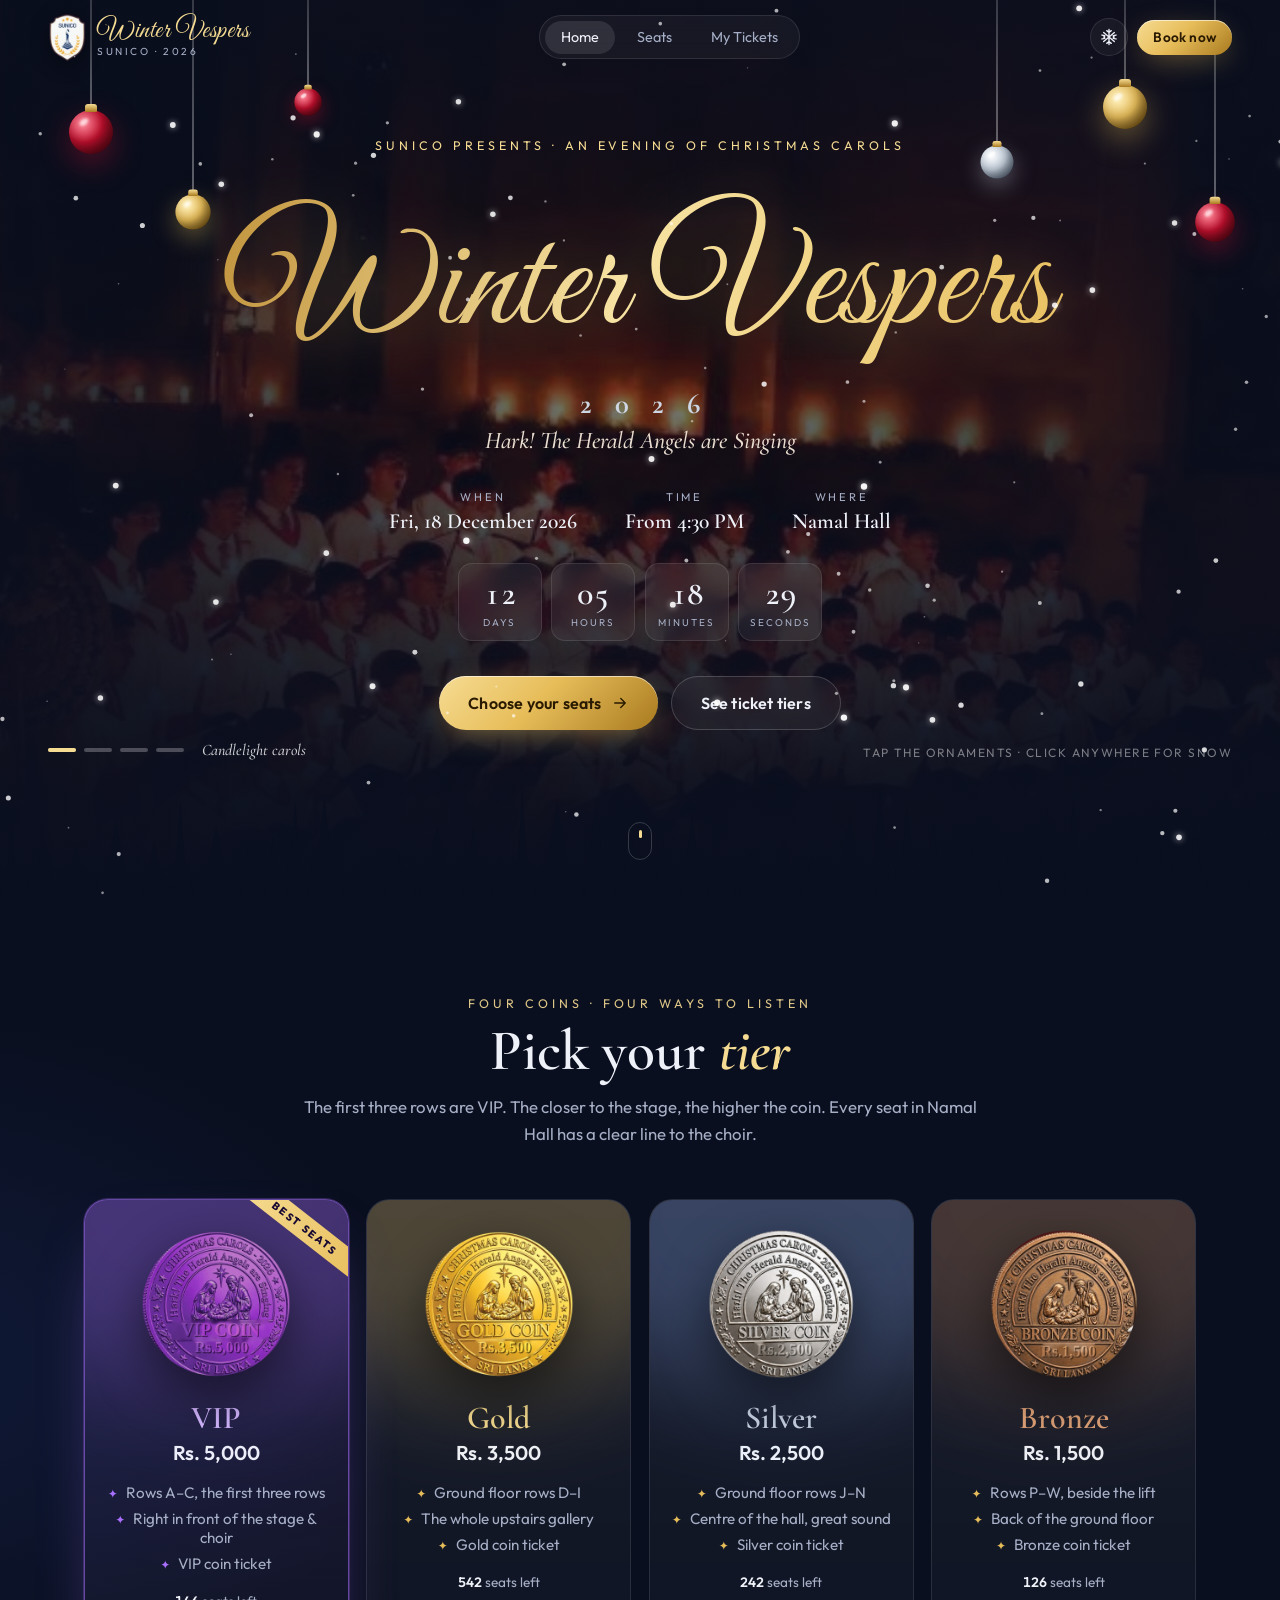
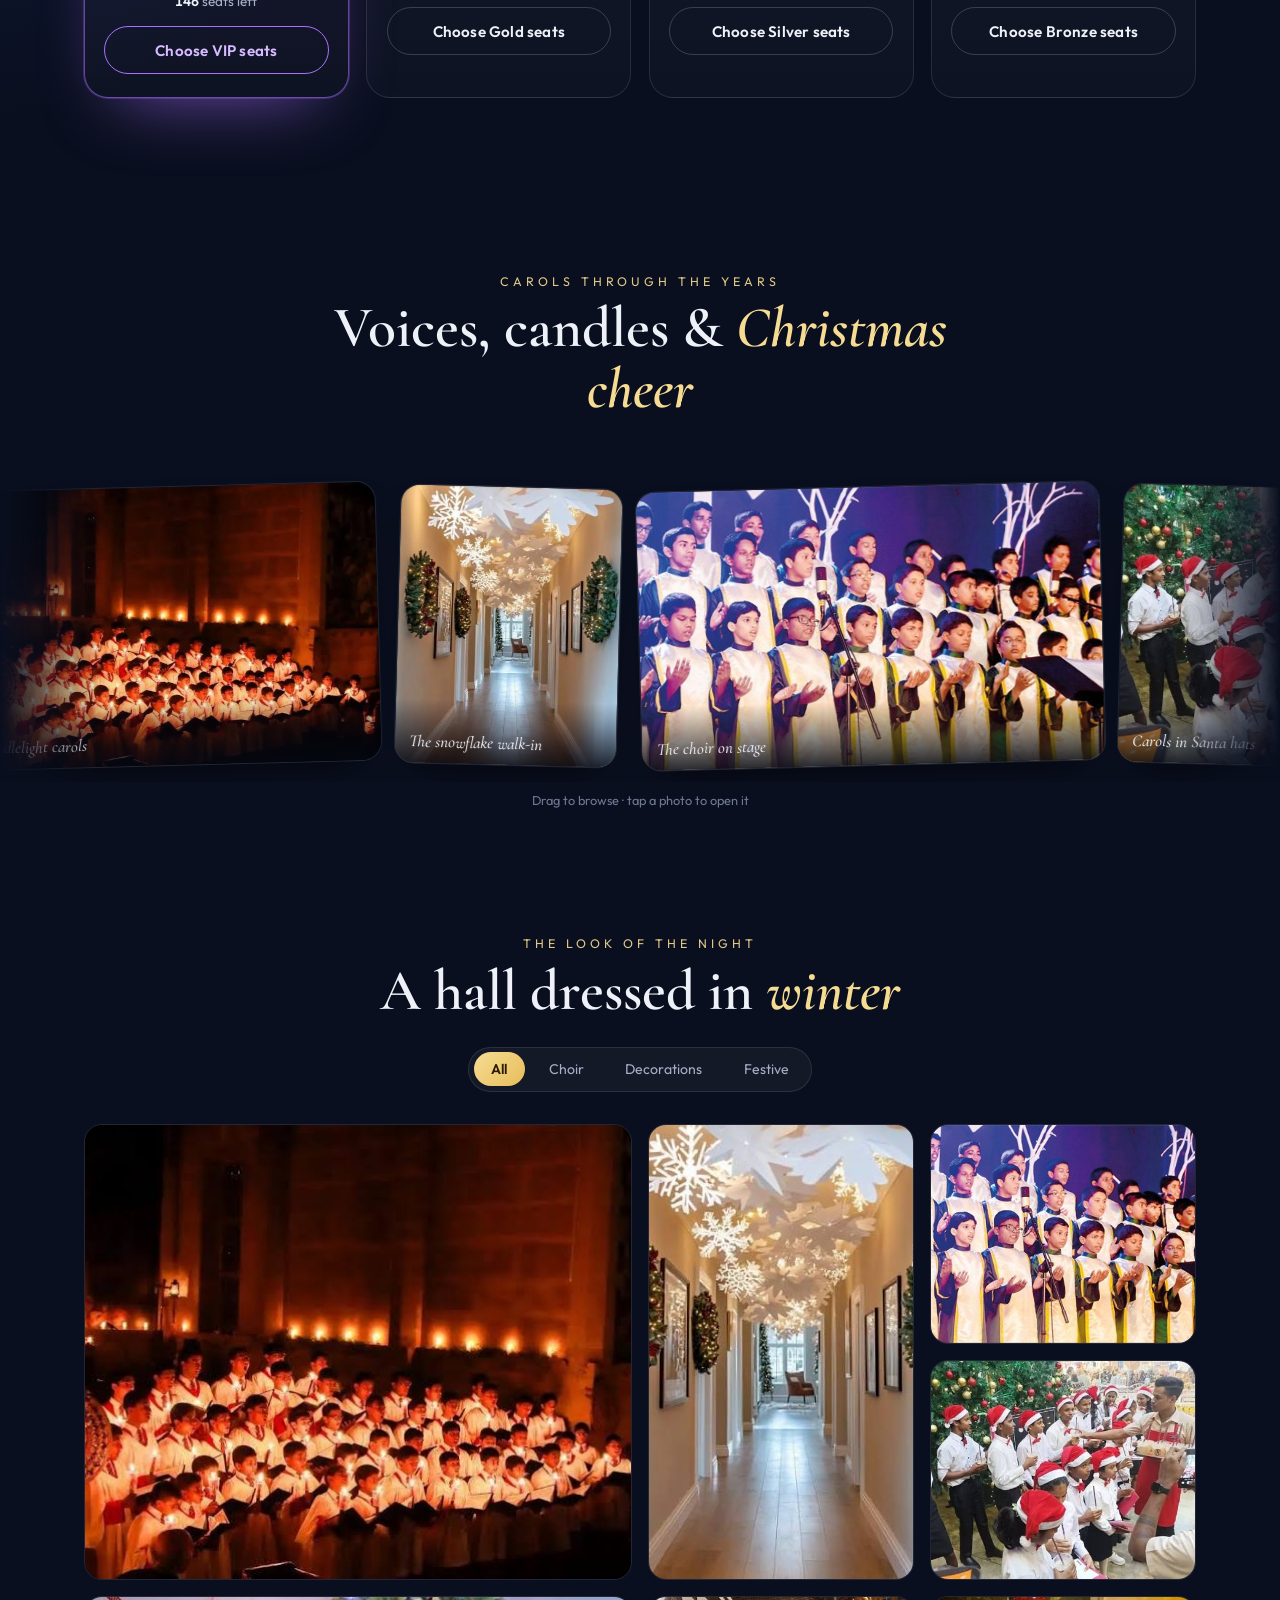
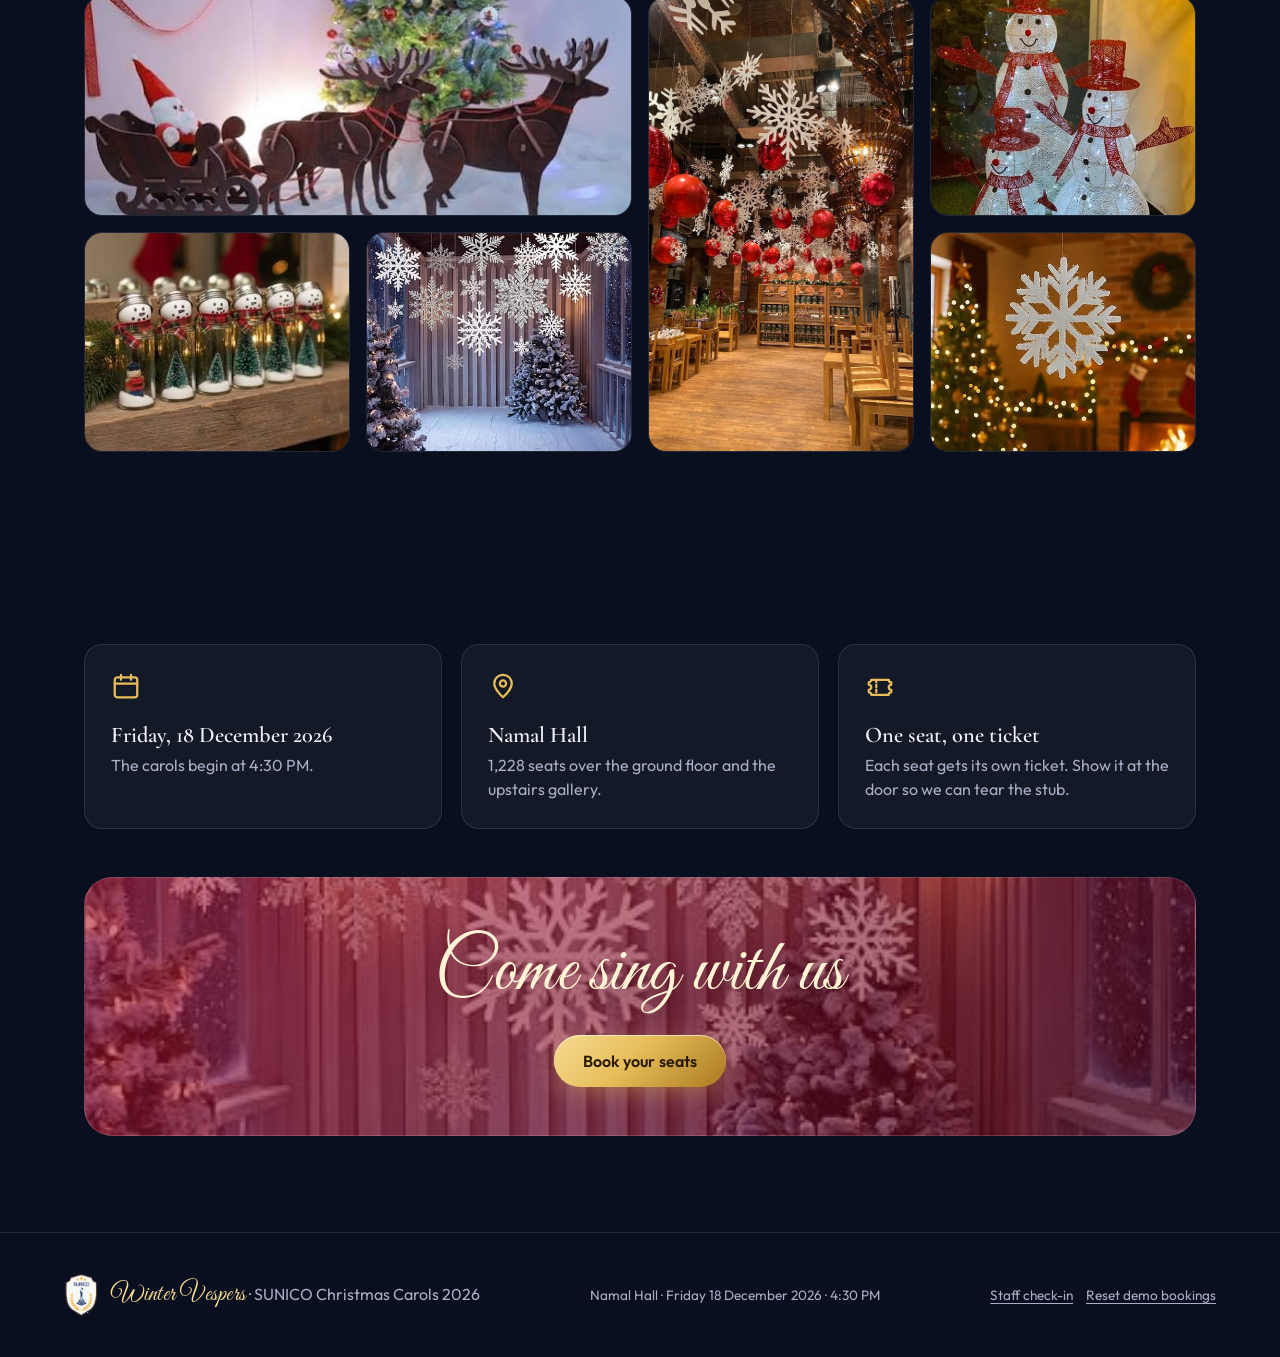
==== index.html @ 6e434783 "Floor buttons and colours inside the seat map" ====
<!DOCTYPE html>
<html lang="en">
<head>
  <meta charset="UTF-8" />
  <meta name="viewport" content="width=device-width, initial-scale=1.0" />
  <title>Winter Vespers 2026 · SUNICO Christmas Carols · Tickets</title>
  <meta name="description" content="Book your seats for Winter Vespers 2026 — SUNICO's evening of Christmas carols at Namal Hall, Friday 18 December 2026, from 4:30 PM." />
  <link rel="icon" href="assets/img/sunico-logo.png" />
  <link rel="preload" href="assets/fonts/great-vibes-latin-400-normal.woff2" as="font" type="font/woff2" crossorigin />
  <link rel="stylesheet" href="css/style.css" />
</head>
<body>
  <!-- Falling snow (whole page) -->
  <canvas id="snow" aria-hidden="true"></canvas>

  <!-- ============ NAV ============ -->
  <header class="nav" id="nav">
    <a class="brand" href="#home" data-go="home">
      <img src="assets/img/sunico-logo.png" alt="SUNICO" />
      <span class="brand-text"><span class="script">Winter Vespers</span><small>SUNICO · 2026</small></span>
    </a>
    <nav class="nav-links">
      <a href="#home" data-go="home">Home</a>
      <a href="#seats" data-go="seats">Seats</a>
      <a href="#tickets" data-go="tickets">My Tickets <span class="pill" id="navTicketCount" hidden>0</span></a>
    </nav>
    <div class="nav-actions">
      <button class="icon-btn" id="snowToggle" title="Toggle snow" aria-label="Toggle snow">
        <svg viewBox="0 0 24 24"><path d="M12 2v20M4.9 6l14.2 12M4.9 18L19.1 6M9 3.5l3 2.5 3-2.5M9 20.5l3-2.5 3 2.5M2.6 9.4l3.8.8-1.3 3.6M21.4 14.6l-3.8-.8 1.3-3.6M2.6 14.6l3.8-.8-1.3-3.6M21.4 9.4l-3.8.8 1.3 3.6"/></svg>
      </button>
      <a class="btn btn-gold btn-sm" href="#seats" data-go="seats">Book now</a>
      <button class="icon-btn menu-btn" id="menuBtn" aria-label="Open menu" aria-expanded="false"><svg viewBox="0 0 24 24"><path d="M4 7h16M4 12h16M4 17h16"/></svg></button>
    </div>
  </header>
  <div class="mobile-menu" id="mobileMenu" hidden>
    <nav>
      <a href="#home" data-go="home"><svg viewBox="0 0 24 24"><path d="M3 11l9-7 9 7v9a1 1 0 01-1 1h-5v-6H9v6H4a1 1 0 01-1-1z"/></svg>Home</a>
      <a href="#seats" data-go="seats"><svg viewBox="0 0 24 24"><path d="M5 11V7a3 3 0 013-3h8a3 3 0 013 3v4M3 11h18v5H3zM6 16v4M18 16v4"/></svg>Choose seats</a>
      <a href="#tickets" data-go="tickets"><svg viewBox="0 0 24 24"><path d="M3 9a2 2 0 002-2h14a2 2 0 002 2v2a2 2 0 000 4v2a2 2 0 00-2 2H5a2 2 0 00-2-2v-2a2 2 0 000-4z"/></svg>My tickets <span class="pill" id="menuTicketCount" hidden>0</span></a>
      <a href="#tiers" data-menu-anchor><svg viewBox="0 0 24 24"><circle cx="12" cy="12" r="8"/><path d="M12 8v8M9 10.5c0-1 1.3-1.8 3-1.8s3 .8 3 1.8-1.3 1.6-3 1.6-3 .7-3 1.7 1.3 1.8 3 1.8 3-.8 3-1.8"/></svg>Ticket prices</a>
      <a href="#admin" data-go="admin" class="muted"><svg viewBox="0 0 24 24"><rect x="4" y="10" width="16" height="11" rx="2"/><path d="M8 10V7a4 4 0 018 0v3"/></svg>Staff check-in</a>
    </nav>
  </div>

  <main>
    <!-- ================= HOME ================= -->
    <section class="view active" id="view-home">
      <div class="hero">
        <div class="hero-slides" id="heroSlides">
          <div class="hero-bg on" style="background-image:url('assets/img/choir-candles.jpg')" data-cap="Candlelight carols"></div>
          <div class="hero-bg" style="background-image:url('assets/img/red-baubles-hall.jpg')" data-cap="A hall dressed for Christmas"></div>
          <div class="hero-bg" style="background-image:url('assets/img/choir-stage.jpg')" data-cap="The choir on stage"></div>
          <div class="hero-bg" style="background-image:url('assets/img/carolers-santa-hats.jpg')" data-cap="Carols in Santa hats"></div>
        </div>
        <div class="hero-shade"></div>

        <!-- hanging ornaments -->
        <div class="ornaments" aria-hidden="true">
          <span class="orn o1"><i></i></span>
          <span class="orn o2 gold"><i></i></span>
          <span class="orn o3"><i></i></span>
          <span class="orn o4 silver"><i></i></span>
          <span class="orn o5 gold"><i></i></span>
          <span class="orn o6"><i></i></span>
        </div>

        <div class="hero-inner">
          <p class="eyebrow reveal">SUNICO presents · An evening of Christmas carols</p>
          <h1 class="hero-title reveal" data-delay="1"><span class="script shimmer">Winter Vespers</span><span class="year">2026</span></h1>
          <p class="hero-sub reveal" data-delay="2">Hark! The Herald Angels are Singing</p>

          <div class="hero-meta reveal" data-delay="3">
            <div><span>When</span><strong>Fri, 18 December 2026</strong></div>
            <div><span>Time</span><strong>From 4:30 PM</strong></div>
            <div><span>Where</span><strong>Namal Hall</strong></div>
          </div>

          <div class="countdown reveal" data-delay="4" id="countdown">
            <div><b data-cd="d">00</b><span>Days</span></div>
            <div><b data-cd="h">00</b><span>Hours</span></div>
            <div><b data-cd="m">00</b><span>Minutes</span></div>
            <div><b data-cd="s">00</b><span>Seconds</span></div>
          </div>

          <div class="hero-cta reveal" data-delay="5">
            <a class="btn btn-gold btn-lg" href="#seats" data-go="seats">Choose your seats
              <svg viewBox="0 0 24 24"><path d="M5 12h14M13 6l6 6-6 6"/></svg></a>
            <a class="btn btn-ghost btn-lg" href="#tiers">See ticket tiers</a>
          </div>
        </div>
        <div class="hero-dots" id="heroDots" aria-label="Background photos"></div>
        <p class="hero-tip" aria-hidden="true">Tap the ornaments · click anywhere for snow</p>
        <div class="scroll-hint" aria-hidden="true"><span></span></div>
        <svg class="tree-line" viewBox="0 0 1440 120" preserveAspectRatio="none" aria-hidden="true"><path id="treePath" d=""/></svg>
      </div>

      <!-- Tiers -->
      <section class="block" id="tiers">
        <div class="block-head reveal">
          <p class="eyebrow">Four coins · four ways to listen</p>
          <h2>Pick your <em>tier</em></h2>
          <p class="lead">The first three rows are VIP. The closer to the stage, the higher the coin. Every seat in Namal Hall has a clear line to the choir.</p>
        </div>
        <div class="tier-grid four">
          <article class="tier-card reveal vip" data-tier="vip">
            <span class="tier-flag">Best seats</span>
            <div class="coin-wrap"><img class="coin" src="assets/img/coin-vip.png" alt="VIP coin" /></div>
            <h3>VIP</h3>
            <p class="price">Rs. 5,000</p>
            <ul>
              <li>Rows A–C, the first three rows</li>
              <li>Right in front of the stage &amp; choir</li>
              <li>VIP coin ticket</li>
            </ul>
            <p class="avail"><span data-left="vip">–</span> seats left</p>
            <button class="btn btn-outline" data-pick-tier="vip">Choose VIP seats</button>
          </article>
          <article class="tier-card reveal" data-delay="1" data-tier="gold">
            
            <div class="coin-wrap"><img class="coin" src="assets/img/coin-gold.png" alt="Gold coin" /></div>
            <h3>Gold</h3>
            <p class="price">Rs. 3,500</p>
            <ul>
              <li>Ground floor rows D–I</li>
              <li>The whole upstairs gallery</li>
              <li>Gold coin ticket</li>
            </ul>
            <p class="avail"><span data-left="gold">–</span> seats left</p>
            <button class="btn btn-outline" data-pick-tier="gold">Choose Gold seats</button>
          </article>
          <article class="tier-card reveal" data-delay="2" data-tier="silver">
            
            <div class="coin-wrap"><img class="coin" src="assets/img/coin-silver.png" alt="Silver coin" /></div>
            <h3>Silver</h3>
            <p class="price">Rs. 2,500</p>
            <ul>
              <li>Ground floor rows J–N</li>
              <li>Centre of the hall, great sound</li>
              <li>Silver coin ticket</li>
            </ul>
            <p class="avail"><span data-left="silver">–</span> seats left</p>
            <button class="btn btn-outline" data-pick-tier="silver">Choose Silver seats</button>
          </article>
          <article class="tier-card reveal" data-delay="3" data-tier="bronze">
            
            <div class="coin-wrap"><img class="coin" src="assets/img/coin-bronze.png" alt="Bronze coin" /></div>
            <h3>Bronze</h3>
            <p class="price">Rs. 1,500</p>
            <ul>
              <li>Rows P–W, beside the lift</li>
              <li>Back of the ground floor</li>
              <li>Bronze coin ticket</li>
            </ul>
            <p class="avail"><span data-left="bronze">–</span> seats left</p>
            <button class="btn btn-outline" data-pick-tier="bronze">Choose Bronze seats</button>
          </article>
        </div>
      </section>

      <!-- Moments strip -->
      <section class="moments" id="moments" aria-label="Moments from past carols">
        <div class="block-head reveal">
          <p class="eyebrow">Carols through the years</p>
          <h2>Voices, candles &amp; <em>Christmas cheer</em></h2>
        </div>
        <div class="marquee" id="marquee">
          <div class="marquee-track" id="marqueeTrack"></div>
        </div>
        <p class="marquee-tip">Drag to browse · tap a photo to open it</p>
      </section>

      <!-- Gallery -->
      <section class="block" id="gallery">
        <div class="block-head reveal">
          <p class="eyebrow">The look of the night</p>
          <h2>A hall dressed in <em>winter</em></h2>
        </div>
        <div class="g-filters" id="gFilters" role="tablist">
          <button class="on" data-cat="all">All</button>
          <button data-cat="choir">Choir</button>
          <button data-cat="decor">Decorations</button>
          <button data-cat="festive">Festive</button>
        </div>
        <div class="gallery" id="gallery-grid">
          <figure class="g g-wide g-tall reveal" data-cat="choir"><img src="assets/img/choir-candles.jpg" alt="Choir singing by candlelight" loading="lazy" /><figcaption>Candlelight carols</figcaption></figure>
          <figure class="g g-tall reveal" data-delay="1" data-cat="decor"><img src="assets/img/snowflake-hallway.jpg" alt="Hallway with hanging paper snowflakes" loading="lazy" /><figcaption>The snowflake walk-in</figcaption></figure>
          <figure class="g reveal" data-delay="2" data-cat="choir"><img src="assets/img/choir-stage.jpg" alt="Choir in robes singing on stage" loading="lazy" /><figcaption>The choir on stage</figcaption></figure>
          <figure class="g reveal" data-cat="festive"><img src="assets/img/carolers-santa-hats.jpg" alt="Carolers in Santa hats" loading="lazy" /><figcaption>Carols in Santa hats</figcaption></figure>
          <figure class="g g-wide reveal" data-delay="1" data-cat="festive"><img src="assets/img/sleigh-reindeer.jpg" alt="Wooden sleigh and reindeer" loading="lazy" /><figcaption>Santa's sleigh at the foyer</figcaption></figure>
          <figure class="g g-tall reveal" data-delay="2" data-cat="decor"><img src="assets/img/red-baubles-hall.jpg" alt="Hall with red baubles and snowflakes" loading="lazy" /><figcaption>Red baubles overhead</figcaption></figure>
          <figure class="g reveal" data-delay="1" data-cat="decor"><img src="assets/img/light-snowmen.jpg" alt="Light-up snowmen" loading="lazy" /><figcaption>The snowman family</figcaption></figure>
          <figure class="g reveal" data-delay="2" data-cat="decor"><img src="assets/img/snowman-jars.jpg" alt="Snowman jars" loading="lazy" /><figcaption>Little snowman jars</figcaption></figure>
          <figure class="g reveal" data-cat="decor"><img src="assets/img/snowflakes-hanging.jpg" alt="Hanging snowflakes" loading="lazy" /><figcaption>Silver snowfall</figcaption></figure>
          <figure class="g reveal" data-delay="1" data-cat="decor"><img src="assets/img/snowflake-single.jpg" alt="Single snowflake ornament" loading="lazy" /><figcaption>One flake at a time</figcaption></figure>
        </div>
      </section>

      <!-- Info -->
      <section class="block info" id="info">
        <div class="info-grid">
          <div class="info-card reveal">
            <svg viewBox="0 0 24 24"><rect x="3" y="5" width="18" height="16" rx="2"/><path d="M3 10h18M8 3v4M16 3v4"/></svg>
            <h4>Friday, 18 December 2026</h4><p>The carols begin at 4:30 PM.</p>
          </div>
          <div class="info-card reveal" data-delay="1">
            <svg viewBox="0 0 24 24"><path d="M12 21s-7-6.2-7-11a7 7 0 0114 0c0 4.8-7 11-7 11z"/><circle cx="12" cy="10" r="2.5"/></svg>
            <h4>Namal Hall</h4><p>1,228 seats over the ground floor and the upstairs gallery.</p>
          </div>
          <div class="info-card reveal" data-delay="2">
            <svg viewBox="0 0 24 24"><path d="M3 9a2 2 0 002-2h14a2 2 0 002 2v2a2 2 0 000 4v2a2 2 0 00-2 2H5a2 2 0 00-2-2v-2a2 2 0 000-4z"/><path d="M9 7v12" stroke-dasharray="2 2"/></svg>
            <h4>One seat, one ticket</h4><p>Each seat gets its own ticket. Show it at the door so we can tear the stub.</p>
          </div>
        </div>
        <div class="cta-band reveal">
          <h3><span class="script">Come sing with us</span></h3>
          <a class="btn btn-gold btn-lg" href="#seats" data-go="seats">Book your seats</a>
        </div>
      </section>
    </section>

    <!-- ================= SEATS ================= -->
    <section class="view" id="view-seats">
      <div class="page-head">
        <button class="back-btn" data-go="home" type="button"><svg viewBox="0 0 24 24"><path d="M15 6l-6 6 6 6"/></svg>Home</button>
        <div class="steps">
          <span class="step on">1 · Seats</span><i></i><span class="step">2 · Checkout</span><i></i><span class="step">3 · Tickets</span>
        </div>
        <h2>Choose your seats <em>in Namal Hall</em></h2>
        <p class="lead">Tap a seat to pick it. Seats nearer the stage cost more. You can pick up to <b id="maxSeatsLbl">10</b> seats.</p>
      </div>

      <div class="seat-layout">
        <div class="map-card">
          <p class="map-hint">Drag to move around · tap a seat to pick it</p>
          <div class="map-wrap" id="mapWrap">
            <div class="zoom" aria-label="Zoom">
              <button class="icon-btn" id="zoomIn" aria-label="Zoom in"><svg viewBox="0 0 24 24"><path d="M5 12h14M12 5v14"/></svg></button>
              <button class="icon-btn" id="zoomOut" aria-label="Zoom out"><svg viewBox="0 0 24 24"><path d="M5 12h14"/></svg></button>
              <button class="icon-btn" id="zoomReset" aria-label="Show the whole hall"><svg viewBox="0 0 24 24"><path d="M4 4h6M4 4v6M20 20h-6M20 20v-6M20 4h-6M20 4v6M4 20h6M4 20v-6"/></svg></button>
            </div>
            <button class="floor-jump" id="floorJump" type="button"></button>
            <div class="map-ov ov-left" id="ovLegend"></div>
            <div class="map-ov ov-right" id="ovFloor"></div>
            <svg id="hall" viewBox="0 0 1460 1040" role="img" aria-label="Namal Hall seating plan"></svg>
            <canvas class="minimap" id="minimap" aria-label="Mini map: tap to move around the hall"></canvas>
            <div class="tooltip" id="tooltip"></div>
          </div>

        </div>

        <aside class="seat-side">
          <section class="side-box floor-box">
            <h4>Floor</h4>
          <div class="floor-tabs" id="floorTabs" role="tablist" aria-label="Floor">
            <button class="on fl-ground" data-floor="ground" role="tab"><span class="fl-name">Ground floor</span><small>VIP · Gold · Silver · Bronze</small></button>
            <button class="fl-gallery" data-floor="gallery" role="tab"><span class="fl-name">Gallery ⬆</span><small>Upstairs · 300 Gold seats</small></button>
          </div>
          </section>
          <section class="side-box best-box">
            <h4>Quick pick</h4>
          <div class="best">
                        <select id="bestTier">
              <option value="vip">VIP</option>
              <option value="gold" selected>Gold</option>
              <option value="silver">Silver</option>
              <option value="bronze">Bronze</option>
            </select>
            <div class="qty">
              <button id="qtyMinus" aria-label="Fewer">−</button><output id="qty">2</output><button id="qtyPlus" aria-label="More">+</button>
            </div>
            <button class="btn btn-outline btn-sm" id="bestBtn">Find best seats together</button>
          </div>
          </section>
          <section class="side-box legend-box">
            <h4>Seat colours <small>tap one to highlight</small></h4>
            <div class="legend" id="legend">
              <button class="lg lg-all active" data-filter="all"><svg viewBox="0 0 24 24"><path d="M4 4h6M4 4v6M20 20h-6M20 20v-6M20 4h-6M20 4v6M4 20h6M4 20v-6"/></svg>All seats</button>
              <button class="lg tier" data-filter="vip"><i class="sw vip"></i><span>VIP<b>Rs.5,000</b></span></button>
              <button class="lg tier" data-filter="gold"><i class="sw gold"></i><span>Gold<b>Rs.3,500</b></span></button>
              <button class="lg tier" data-filter="silver"><i class="sw silver"></i><span>Silver<b>Rs.2,500</b></span></button>
              <button class="lg tier" data-filter="bronze"><i class="sw bronze"></i><span>Bronze<b>Rs.1,500</b></span></button>
              <span class="lg static"><i class="sw sel"></i>Your pick</span>
              <span class="lg static"><i class="sw taken"></i>Booked</span>
            </div>
          </section>
        <div class="summary" id="summary">
          <div class="sum-head">
            <h3>Your seats</h3>
            <div class="hold" id="holdTimer" hidden>
              <svg viewBox="0 0 24 24"><circle cx="12" cy="13" r="8"/><path d="M12 9v4l2.5 2M9 2h6"/></svg>
              <span>Held for <b id="holdLeft">10:00</b></span>
            </div>
          </div>
          <div class="sum-empty" id="sumEmpty">
            <img src="assets/img/coin-gold.png" alt="" class="ghost-coin" />
            <p>No seats picked yet. <br/>Tap a seat on the hall plan to add it.</p>
          </div>
          <ul class="chips" id="chips"></ul>
          <div class="breakdown" id="breakdown"></div>
          <div class="total-row">
            <span>Total</span>
            <strong id="total">Rs. 0</strong>
          </div>
          <button class="btn btn-gold btn-block" id="toCheckout" disabled>Continue to checkout
            <svg viewBox="0 0 24 24"><path d="M5 12h14M13 6l6 6-6 6"/></svg></button>
          <button class="link-btn" id="clearSel" hidden>Clear all seats</button>
        </div>
        </aside>
      </div>

      <!-- mobile sticky bar -->
      <div class="mbar" id="mbar">
        <div><small id="mbarCount">0 seats</small><strong id="mbarTotal">Rs. 0</strong></div>
        <button class="btn btn-gold" id="mbarGo" disabled>Checkout</button>
      </div>
    </section>

    <!-- ================= CHECKOUT ================= -->
    <section class="view" id="view-checkout">
      <div class="page-head">
        <button class="back-btn" data-go="seats" type="button"><svg viewBox="0 0 24 24"><path d="M15 6l-6 6 6 6"/></svg>Back to seats</button>
        <div class="steps">
          <span class="step done">1 · Seats</span><i></i><span class="step on">2 · Checkout</span><i></i><span class="step">3 · Tickets</span>
        </div>
        <h2>Checkout</h2>
        <p class="lead">Your tickets will be issued in this name. We'll send a copy to your email.</p>
      </div>

      <div class="checkout-layout">
        <form class="co-form" id="coForm" novalidate>
          <fieldset>
            <legend>Your details</legend>
            <div class="row2">
              <label class="field"><span>First name</span><input name="first" required autocomplete="given-name" /></label>
              <label class="field"><span>Last name</span><input name="last" required autocomplete="family-name" /></label>
            </div>
            <label class="field"><span>Email</span><input name="email" type="email" required autocomplete="email" /></label>
            <div class="row2">
              <label class="field"><span>Phone</span><input name="phone" type="tel" required placeholder="07X XXX XXXX" autocomplete="tel" /></label>
              <label class="field"><span>Joining as</span>
                <select name="role">
                  <option>Parent / Guardian</option><option>Student</option><option>Old student</option><option>Staff</option><option>Guest</option>
                </select>
              </label>
            </div>
            <label class="field"><span>Student name &amp; class <em>(optional)</em></span><input name="student" placeholder="e.g. Nethmi Perera · Grade 9B" /></label>
          </fieldset>

          <fieldset>
            <legend>Payment</legend>
            <div class="pay-option selected">
              <div class="radio"></div>
              <div>
                <strong>PayHere</strong>
                <p>Pay by card, eZ Cash, mCash, Genie or bank transfer on PayHere's secure page.</p>
              </div>
              <span class="badge">Coming soon</span>
            </div>
            <p class="note" id="payNote"></p>
          </fieldset>

          <label class="check"><input type="checkbox" name="agree" required /><span>I understand tickets are for the seats shown and cannot be refunded.</span></label>
          <p class="form-error" id="formError" hidden></p>
        </form>

        <aside class="summary co-summary">
          <h3>Order summary</h3>
          <div class="co-event">
            <img src="assets/img/red-baubles-hall.jpg" alt="" />
            <div>
              <strong class="script">Winter Vespers</strong>
              <span>Fri 18 Dec 2026 · 4:30 PM</span>
              <span>Namal Hall</span>
            </div>
          </div>
          <ul class="co-lines" id="coLines"></ul>
          <div class="total-row"><span>Total</span><strong id="coTotal">Rs. 0</strong></div>
          <button class="btn btn-gold btn-block" id="payBtn" type="button">
            <svg viewBox="0 0 24 24"><rect x="4" y="10" width="16" height="11" rx="2"/><path d="M8 10V7a4 4 0 018 0v3"/></svg>
            <span id="payLbl">Pay with PayHere</span>
          </button>
          <button class="link-btn" data-go="seats" type="button">← Change seats</button>
        </aside>
      </div>
    </section>

    <!-- ================= TICKETS ================= -->
    <section class="view" id="view-tickets">
      <div class="page-head">
        <button class="back-btn" data-go="home" type="button"><svg viewBox="0 0 24 24"><path d="M15 6l-6 6 6 6"/></svg>Home</button>
        <div class="steps">
          <span class="step done">1 · Seats</span><i></i><span class="step done">2 · Checkout</span><i></i><span class="step on">3 · Tickets</span>
        </div>
        <h2 id="ticketsTitle">Your tickets</h2>
        <p class="lead" id="ticketsLead">Show the QR code at the door. When staff scan it, your ticket tears off and is marked <b>ADMITTED</b>. Anyone can scan the QR to check it's genuine.</p>
      </div>
      <div class="tickets" id="ticketList"></div>
      <div class="tickets-empty" id="ticketsEmpty" hidden>
        <img src="assets/img/coin-silver.png" alt="" class="ghost-coin" />
        <p>No tickets yet.</p>
        <a class="btn btn-gold" href="#seats" data-go="seats">Pick your seats</a>
      </div>
      <div class="tickets-actions" id="ticketsActions" hidden>
        <button class="btn btn-ghost" id="printBtn">Print tickets</button>
        <a class="btn btn-gold" href="#seats" data-go="seats">Book more seats</a>
      </div>

      <div class="find-card">
        <div>
          <h3>Booked on another phone?</h3>
          <p>Enter your booking number and the phone number you used, and we'll bring up your tickets.</p>
        </div>
        <form id="findForm" class="find-form" autocomplete="off">
          <label class="field"><span>Booking number</span><input name="ref" required placeholder="WV-XXXXXX" style="text-transform:uppercase" /></label>
          <label class="field"><span>Phone number</span><input name="phone" type="tel" required placeholder="07X XXX XXXX" /></label>
          <button class="btn btn-gold" type="submit">Find my tickets</button>
          <p class="form-error" id="findMsg" hidden></p>
        </form>
      </div>
    </section>
    <!-- ================= STAFF ================= -->
    <section class="view" id="view-admin">
      <div class="page-head">
        <button class="back-btn" data-go="home" type="button"><svg viewBox="0 0 24 24"><path d="M15 6l-6 6 6 6"/></svg>Home</button>
        <p class="eyebrow">Staff only</p>
        <h2>Bookings &amp; <em>door check-in</em></h2>
      </div>

      <div class="admin-gate" id="adminGate">
        <form id="pinForm" class="pin-card">
          <svg viewBox="0 0 24 24"><rect x="4" y="10" width="16" height="11" rx="2"/><path d="M8 10V7a4 4 0 018 0v3"/></svg>
          <h3>Enter staff PIN</h3>
          <label class="field"><input id="pinInput" type="password" inputmode="numeric" placeholder="••••" autocomplete="off" /></label>
          <button class="btn btn-gold btn-block" type="submit">Unlock</button>
          <p class="note" id="pinNote">Demo PIN is 2026.</p>
        </form>
      </div>

      <div class="admin" id="adminPanel" hidden>
        <div class="stats" id="stats"></div>

        <div class="checkin">
          <div class="ci-left">
            <h3>Door check-in</h3>
            <p class="lead small">Scan the QR on the ticket (or on the email), or type the ticket number (e.g. <span class="mono">WV-7K3QX9-C4</span>) or a booking number to see all its tickets.</p>
            <form id="ciForm" class="ci-form">
              <input id="ciInput" placeholder="Ticket or booking number" autocomplete="off" style="text-transform:uppercase" />
              <button class="btn btn-gold" type="submit">Check in</button>
            </form>
            <button class="btn btn-ghost btn-block" id="scanBtn" type="button">Scan QR with camera</button>
            <div class="ci-cam" id="ciCam" hidden><video id="ciVideo" playsinline muted></video><span class="ci-frame"></span></div>
          </div>
          <div class="ci-result" id="ciResult" hidden></div>
        </div>

        <div class="cash-card">
          <h3>Record an office (cash) sale</h3>
          <p class="lead small">Seats sold at the school office must be recorded here, so nobody can buy them online.</p>
          <form id="cashForm" class="cash-form" autocomplete="off">
            <label class="field"><span>Seats</span><input name="seats" required placeholder="e.g. C4, C5" style="text-transform:uppercase" /></label>
            <label class="field"><span>Buyer name</span><input name="name" placeholder="optional" /></label>
            <label class="field"><span>Phone</span><input name="phone" type="tel" placeholder="optional" /></label>
            <label class="field"><span>Email</span><input name="email" type="email" placeholder="optional · sends the tickets" /></label>
            <button class="btn btn-gold" type="submit">Mark as sold</button>
          </form>
        </div>

        <div class="bk-table-card">
          <div class="bk-tools">
            <h3>All bookings <small id="bkCount"></small></h3>
            <input id="bkSearch" placeholder="Search name, phone, booking no. or seat" />
            <button class="btn btn-ghost btn-sm" id="csvBtn">Export CSV</button>
            <button class="btn btn-ghost btn-sm" id="lockBtn">Lock</button>
          </div>
          <div class="table-wrap">
            <table>
              <thead><tr><th>Booking</th><th>Name</th><th>Contact</th><th>Seats</th><th>Amount</th><th>Payment</th><th>In</th><th>Booked</th></tr></thead>
              <tbody id="bkBody"></tbody>
            </table>
          </div>

        </div>
      </div>
    </section>
  </main>

  <footer class="footer">
    <div>
      <img src="assets/img/sunico-logo.png" alt="SUNICO" />
      <p><span class="script">Winter Vespers</span> · SUNICO Christmas Carols 2026</p>
    </div>
    <p class="small">Namal Hall · Friday 18 December 2026 · 4:30 PM</p>
    <div class="foot-links"><a class="link-btn small" href="#admin" data-go="admin">Staff check-in</a><button class="link-btn small" id="resetDemo">Reset demo bookings</button></div>
  </footer>

  <!-- payment processing modal -->
  <div class="modal" id="payModal" hidden>
    <div class="modal-card">
      <div class="loader"><img src="assets/img/coin-gold.png" alt="" /></div>
      <h3 id="payModalTitle">Contacting PayHere…</h3>
      <p id="payModalText">Demo mode: no money is taken.</p>
    </div>
  </div>

  <!-- lightbox -->
  <div class="lightbox" id="lightbox" hidden role="dialog" aria-label="Photo viewer">
    <figure class="lb-fig"><img alt="" /><figcaption><span class="lb-cap"></span><span class="lb-count"></span></figcaption></figure>
    <button class="icon-btn lb-close" aria-label="Close"><svg viewBox="0 0 24 24"><path d="M6 6l12 12M18 6L6 18"/></svg></button>
    <button class="icon-btn lb-prev" aria-label="Previous photo"><svg viewBox="0 0 24 24"><path d="M15 6l-6 6 6 6"/></svg></button>
    <button class="icon-btn lb-next" aria-label="Next photo"><svg viewBox="0 0 24 24"><path d="M9 6l6 6-6 6"/></svg></button>
    <div class="lb-thumbs"></div>
  </div>

  <div class="toast" id="toast"></div>

  <script src="js/vendor/qrcode.js"></script>
  <script src="js/vendor/jsQR.js"></script>
  <script src="js/snow.js"></script>
  <script src="js/hall-plan.js"></script>
  <script src="js/db.js"></script>
  <script src="js/api.js"></script>
  <script src="js/payment.js"></script>
  <script src="js/app.js"></script>
</body>
</html>
---- css/style.css ----
/* =========================================================
   Winter Vespers 2026 · SUNICO Christmas Carols · Tickets
   ========================================================= */
/* Fonts are bundled with the site (SIL Open Font License) so they always load */
@font-face{font-family:'Great Vibes';font-style:normal;font-weight:400;font-display:swap;src:url(../assets/fonts/great-vibes-latin-400-normal.woff2) format('woff2')}
@font-face{font-family:'Cormorant Garamond';font-style:normal;font-weight:500;font-display:swap;src:url(../assets/fonts/cormorant-garamond-latin-500-normal.woff2) format('woff2')}
@font-face{font-family:'Cormorant Garamond';font-style:normal;font-weight:600;font-display:swap;src:url(../assets/fonts/cormorant-garamond-latin-600-normal.woff2) format('woff2')}
@font-face{font-family:'Cormorant Garamond';font-style:normal;font-weight:700;font-display:swap;src:url(../assets/fonts/cormorant-garamond-latin-700-normal.woff2) format('woff2')}
@font-face{font-family:'Cormorant Garamond';font-style:italic;font-weight:500;font-display:swap;src:url(../assets/fonts/cormorant-garamond-latin-500-italic.woff2) format('woff2')}
@font-face{font-family:'Cormorant Garamond';font-style:italic;font-weight:600;font-display:swap;src:url(../assets/fonts/cormorant-garamond-latin-600-italic.woff2) format('woff2')}
@font-face{font-family:'Outfit';font-style:normal;font-weight:100 900;font-display:swap;src:url(../assets/fonts/outfit-latin-wght-normal.woff2) format('woff2')}
:root{
  --night:#0a0f1f;
  --night-2:#0f1730;
  --panel:rgba(255,255,255,.045);
  --panel-2:rgba(255,255,255,.07);
  --line:rgba(255,255,255,.10);
  --line-2:rgba(255,255,255,.18);
  --text:#eef1f8;
  --muted:#a6afc6;
  --dim:#6f7894;

  --vip:#a970ff;
  --vip-2:#d6bcff;
  --gold:#e7bd5a;
  --gold-2:#f6dc93;
  --gold-deep:#a97a1f;
  --silver:#cdd6e2;
  --silver-deep:#7f8ea3;
  --bronze:#c47f4e;
  --bronze-deep:#7b4524;
  --crimson:#b3122e;
  --pick:#34d399;
  --taken:#e8203f;

  --radius:18px;
  --ease:cubic-bezier(.2,.8,.2,1);
  --spring:cubic-bezier(.34,1.56,.64,1);

  --f-script:'Great Vibes',cursive;
  --f-serif:'Cormorant Garamond',Georgia,serif;
  --f-sans:'Outfit',system-ui,-apple-system,Segoe UI,Roboto,sans-serif;
}
*{box-sizing:border-box;margin:0;padding:0}
[hidden]{display:none!important}
html{scroll-behavior:smooth}
body{
  font-family:var(--f-sans);color:var(--text);
  background:
    radial-gradient(1200px 700px at 80% -10%, rgba(179,18,46,.22), transparent 60%),
    radial-gradient(900px 600px at -10% 30%, rgba(40,70,160,.20), transparent 60%),
    var(--night);
  min-height:100vh;overflow-x:hidden;
  -webkit-font-smoothing:antialiased;
}
img{display:block;max-width:100%}
button{font:inherit;color:inherit;background:none;border:0;cursor:pointer}
a{color:inherit;text-decoration:none}
svg{fill:none;stroke:currentColor;stroke-width:1.8;stroke-linecap:round;stroke-linejoin:round}
.script{font-family:var(--f-script);font-weight:400;letter-spacing:.5px}
em{font-style:italic;font-family:var(--f-serif);color:var(--gold-2)}

#snow{position:fixed;inset:0;width:100%;height:100%;pointer-events:none;z-index:60}

/* ---------- buttons ---------- */
.btn{
  display:inline-flex;align-items:center;justify-content:center;gap:.6rem;
  padding:.85rem 1.4rem;border-radius:999px;font-weight:600;font-size:.95rem;letter-spacing:.2px;
  transition:transform .25s var(--ease),box-shadow .25s var(--ease),background .25s,opacity .25s;
  white-space:nowrap;position:relative;overflow:hidden;
}
.btn svg{width:18px;height:18px;transition:transform .25s var(--ease)}
.btn:hover svg{transform:translateX(3px)}
.btn-sm{padding:.55rem 1rem;font-size:.85rem}
.btn-lg{padding:1rem 1.8rem;font-size:1rem}
.btn-block{width:100%}
.btn-gold{
  color:#2a1a00;
  background:linear-gradient(135deg,var(--gold-2),var(--gold) 45%,var(--gold-deep));
  box-shadow:0 8px 30px -8px rgba(231,189,90,.55), inset 0 1px 0 rgba(255,255,255,.6);
}
.btn-gold::after{
  content:"";position:absolute;inset:0;
  background:linear-gradient(110deg,transparent 30%,rgba(255,255,255,.55) 50%,transparent 70%);
  transform:translateX(-120%);transition:transform .8s var(--ease);
}
.btn-gold:hover::after{transform:translateX(120%)}
.btn-gold:hover{transform:translateY(-2px);box-shadow:0 14px 40px -10px rgba(231,189,90,.7), inset 0 1px 0 rgba(255,255,255,.6)}
.btn-gold:disabled{opacity:.35;cursor:not-allowed;transform:none;box-shadow:none}
.btn-ghost{border:1px solid var(--line-2);background:rgba(255,255,255,.04);backdrop-filter:blur(8px)}
.btn-ghost:hover{background:rgba(255,255,255,.1);transform:translateY(-2px)}
.btn-outline{border:1px solid var(--line-2);width:100%}
.btn-outline:hover{border-color:var(--gold);color:var(--gold-2)}
.icon-btn{width:38px;height:38px;border-radius:50%;display:grid;place-items:center;border:1px solid var(--line);background:var(--panel);transition:.2s}
.icon-btn svg{width:18px;height:18px}
.icon-btn:hover{border-color:var(--gold);color:var(--gold-2)}
.icon-btn.off{opacity:.45}
.link-btn{display:block;margin:.9rem auto 0;color:var(--muted);font-size:.9rem;text-decoration:underline;text-underline-offset:3px}
.link-btn:hover{color:var(--text)}
.pill[hidden]{display:none}
.pill{display:inline-grid;place-items:center;min-width:20px;height:20px;padding:0 6px;border-radius:99px;background:var(--crimson);font-size:.72rem;font-weight:700;margin-left:4px}

/* ---------- nav ---------- */
.nav{
  position:fixed;top:0;left:0;right:0;z-index:50;
  display:flex;align-items:center;justify-content:space-between;gap:1rem;
  padding:.8rem clamp(1rem,4vw,3rem);
  transition:background .3s,backdrop-filter .3s,border-color .3s;
  border-bottom:1px solid transparent;
}
.nav.scrolled{background:rgba(10,15,31,.72);backdrop-filter:blur(14px);border-color:var(--line)}
.brand{display:flex;align-items:center;gap:.7rem}
.brand img{width:38px;height:auto;filter:drop-shadow(0 4px 10px rgba(0,0,0,.4))}
.brand-text{display:flex;flex-direction:column;line-height:1}
.brand-text .script{font-size:1.7rem;color:var(--gold-2)}
.brand-text small{font-size:.64rem;letter-spacing:.25em;color:var(--muted);margin-top:2px}
.nav-links{display:flex;gap:.4rem;background:var(--panel);border:1px solid var(--line);padding:.3rem;border-radius:99px;backdrop-filter:blur(10px)}
.nav-links a{padding:.45rem 1rem;border-radius:99px;font-size:.9rem;color:var(--muted);transition:.25s;display:flex;align-items:center}
.nav-links a:hover{color:var(--text)}
.nav-links a.on{background:rgba(255,255,255,.1);color:var(--text)}
.nav-actions{display:flex;gap:.6rem;align-items:center}

/* ---------- views ---------- */
.view{display:none}
.view.active{display:block;animation:viewIn .7s var(--ease)}
@keyframes viewIn{from{opacity:0;transform:translateY(18px)}to{opacity:1;transform:none}}

/* ---------- hero ---------- */
.hero{position:relative;min-height:100vh;display:grid;place-items:center;overflow:hidden;padding:7rem 1.2rem 9rem}
.hero-slides{position:absolute;inset:0;overflow:hidden}
.hero-bg{position:absolute;inset:-4%;background-size:cover;background-position:center;animation:kenburns 26s ease-in-out infinite alternate;filter:saturate(1.05);opacity:0;transition:opacity 1.8s ease}
.hero-bg.on{opacity:1}
@keyframes kenburns{from{transform:scale(1.02) translate(0,0)}to{transform:scale(1.14) translate(-1.5%,-2%)}}
.hero-shade{position:absolute;inset:0;background:
  radial-gradient(ellipse at 50% 45%, rgba(10,15,31,.35), rgba(10,15,31,.86) 70%),
  linear-gradient(180deg, rgba(10,15,31,.55), rgba(10,15,31,.25) 40%, var(--night) 98%)}
.hero-inner{position:relative;text-align:center;max-width:1200px;z-index:2}
.eyebrow{font-size:.78rem;letter-spacing:.32em;text-transform:uppercase;color:var(--gold-2);opacity:.9}
.hero .eyebrow{position:relative;z-index:1;margin-bottom:.4rem}
.hero-title{margin:.6rem 0 .2rem;line-height:.9;display:flex;flex-direction:column;align-items:center}
.hero-title .script{font-size:clamp(4rem,12vw,9.5rem);line-height:1.2;padding:.45em .5em .3em;margin:-.22em 0 -.25em;overflow:visible}
.hero-title .year{font-family:var(--f-serif);font-size:clamp(1.2rem,3vw,1.8rem);letter-spacing:.8em;margin-top:.2rem;color:var(--silver);padding-left:.8em}
.shimmer{
  background:linear-gradient(100deg,#b8862b 0%,#f7e3a3 20%,#e7bd5a 40%,#fff6d8 50%,#e7bd5a 60%,#c89535 80%,#f6dc93 100%);
  background-size:250% 100%;-webkit-background-clip:text;background-clip:text;color:transparent;
  animation:shimmer 6s linear infinite;filter:drop-shadow(0 6px 30px rgba(231,189,90,.35));
}
@keyframes shimmer{to{background-position:-250% 0}}
.hero-sub{font-family:var(--f-serif);font-style:italic;font-size:clamp(1.1rem,2.4vw,1.5rem);color:#e9ddd0;margin-top:.6rem}
.hero-meta{display:flex;justify-content:center;gap:clamp(1rem,4vw,3rem);margin:2.2rem 0 1.8rem;flex-wrap:wrap}
.hero-meta div{display:flex;flex-direction:column;gap:.25rem}
.hero-meta span{font-size:.7rem;letter-spacing:.25em;text-transform:uppercase;color:var(--muted)}
.hero-meta strong{font-family:var(--f-serif);font-size:1.35rem;font-weight:600}
.countdown{display:inline-flex;gap:.6rem;margin-bottom:2.2rem}
.countdown div{width:84px;padding:.8rem 0 .6rem;border-radius:14px;background:rgba(255,255,255,.06);border:1px solid var(--line);backdrop-filter:blur(10px)}
.countdown b{display:block;font-family:var(--f-serif);font-size:2.1rem;font-weight:600;line-height:1;font-variant-numeric:tabular-nums}
.countdown span{font-size:.62rem;letter-spacing:.2em;text-transform:uppercase;color:var(--muted)}
.countdown b.tick{animation:tick .5s var(--ease)}
@keyframes tick{0%{transform:translateY(-6px);opacity:.3}100%{transform:none;opacity:1}}
.hero-cta{display:flex;gap:.8rem;justify-content:center;flex-wrap:wrap}
.scroll-hint{position:absolute;bottom:2.5rem;left:50%;transform:translateX(-50%);width:24px;height:38px;border:1.5px solid var(--line-2);border-radius:14px;z-index:2}
.scroll-hint span{position:absolute;top:7px;left:50%;width:3px;height:8px;margin-left:-1.5px;border-radius:2px;background:var(--gold-2);animation:scrollDot 1.8s infinite}
@keyframes scrollDot{0%{opacity:0;transform:translateY(0)}40%{opacity:1}100%{opacity:0;transform:translateY(14px)}}
.tree-line{position:absolute;left:0;right:0;bottom:-1px;width:100%;height:120px;z-index:1}
.tree-line path{fill:var(--night);stroke:none}

/* hanging ornaments */
.ornaments{position:absolute;inset:0 0 auto 0;height:0;z-index:1;pointer-events:none}
.orn{position:absolute;top:0;width:2px;background:linear-gradient(var(--line-2),rgba(255,255,255,.35));transform-origin:top center;animation:swing 5s ease-in-out infinite alternate}
.orn i{position:absolute;bottom:-34px;left:50%;width:44px;height:44px;margin-left:-22px;border-radius:50%;pointer-events:auto;cursor:pointer;
  background:radial-gradient(circle at 32% 30%,#ff8f9f,#c3102e 45%,#5e0716 85%);
  box-shadow:0 10px 30px rgba(179,18,46,.45), inset -6px -8px 14px rgba(0,0,0,.35)}
.orn i::before{content:"";position:absolute;top:-6px;left:50%;width:12px;height:8px;margin-left:-6px;border-radius:3px 3px 1px 1px;background:linear-gradient(#f6dc93,#a97a1f)}
.orn i::after{content:"";position:absolute;top:9px;left:10px;width:10px;height:6px;border-radius:50%;background:rgba(255,255,255,.65);transform:rotate(-35deg);filter:blur(1px)}
.orn.gold i{background:radial-gradient(circle at 32% 30%,#fff3c4,#e7bd5a 45%,#7a5410 85%);box-shadow:0 10px 30px rgba(231,189,90,.4), inset -6px -8px 14px rgba(0,0,0,.3)}
.orn.silver i{background:radial-gradient(circle at 32% 30%,#ffffff,#c4cfdc 45%,#58657a 85%);box-shadow:0 10px 30px rgba(205,214,226,.35), inset -6px -8px 14px rgba(0,0,0,.3)}
.o1{left:7%;height:120px;animation-duration:5.5s}
.o2{left:15%;height:200px;animation-duration:6.5s}.o2 i{transform:scale(.8)}
.o3{left:24%;height:90px;animation-duration:4.8s}.o3 i{transform:scale(.62)}
.o4{right:22%;height:150px;animation-duration:6s}.o4 i{transform:scale(.75)}
.o5{right:12%;height:95px;animation-duration:5.2s}
.o6{right:5%;height:210px;animation-duration:7s}.o6 i{transform:scale(.9)}
@keyframes swing{from{transform:rotate(-4deg)}to{transform:rotate(4deg)}}

/* ---------- blocks ---------- */
.block{padding:6rem clamp(1rem,5vw,4rem);max-width:1240px;margin:0 auto;position:relative}
.block-head{text-align:center;max-width:680px;margin:0 auto 3.2rem}
.block-head h2,.page-head h2{font-family:var(--f-serif);font-weight:600;font-size:clamp(2.2rem,5vw,3.6rem);line-height:1.05;margin:.6rem 0 .8rem}
.lead{color:var(--muted);font-size:1.05rem;line-height:1.6}

/* tiers */
.tier-grid{display:grid;grid-template-columns:repeat(3,1fr);gap:1.4rem}
.tier-card{
  position:relative;padding:2rem 1.6rem 1.6rem;border-radius:24px;text-align:center;
  background:linear-gradient(180deg,rgba(255,255,255,.07),rgba(255,255,255,.02));
  border:1px solid var(--line);overflow:hidden;
  transition:transform .5s var(--ease),border-color .3s,box-shadow .5s;transform-style:preserve-3d;
}
.tier-card::before{content:"";position:absolute;inset:-40% -40% auto;height:80%;border-radius:50%;filter:blur(50px);opacity:.25;transition:opacity .4s}
.tier-card[data-tier=vip]::before{background:var(--vip)}
.tier-card[data-tier=gold]::before{background:var(--gold)}
.tier-card[data-tier=silver]::before{background:#8fb3ff}
.tier-card[data-tier=bronze]::before{background:var(--bronze)}
.tier-card:hover{border-color:var(--line-2);box-shadow:0 30px 60px -30px rgba(0,0,0,.8)}
.tier-card:hover::before{opacity:.45}
.coin-wrap{perspective:800px;width:170px;height:170px;margin:0 auto 1.2rem;position:relative}
.coin{width:100%;height:100%;object-fit:contain;filter:drop-shadow(0 20px 25px rgba(0,0,0,.55));animation:floaty 5s ease-in-out infinite}
.tier-card:hover .coin{animation:coinSpin 1.2s var(--ease)}
@keyframes floaty{0%,100%{transform:translateY(0) rotate(-3deg)}50%{transform:translateY(-10px) rotate(3deg)}}
@keyframes coinSpin{from{transform:rotateY(0)}to{transform:rotateY(360deg)}}
.tier-card h3{font-family:var(--f-serif);font-size:2rem;font-weight:600}
.tier-card[data-tier=vip] h3{color:var(--vip-2)}
.tier-card[data-tier=gold] h3{color:var(--gold-2)}
.tier-card[data-tier=silver] h3{color:var(--silver)}
.tier-card[data-tier=bronze] h3{color:#e0a47a}
.price{font-size:1.25rem;font-weight:600;margin:.2rem 0 1.1rem}
.tier-card ul{list-style:none;color:var(--muted);font-size:.95rem;display:grid;gap:.45rem;margin-bottom:1.2rem}
.tier-card li::before{content:"✦";color:var(--gold);margin-right:.5rem;font-size:.75rem}
.avail{font-size:.85rem;color:var(--muted);margin-bottom:1rem}
.avail span{color:var(--text);font-weight:600;font-variant-numeric:tabular-nums}

/* gallery */
.gallery{display:grid;grid-template-columns:repeat(4,1fr);grid-auto-rows:220px;gap:1rem;grid-auto-flow:dense}
.g{position:relative;border-radius:18px;overflow:hidden;cursor:zoom-in;border:1px solid var(--line)}
.g-tall{grid-row:span 2}
.g-wide{grid-column:span 2}
.g img{width:100%;height:100%;object-fit:cover;transition:transform 1.2s var(--ease),filter .6s}
.g:hover img{transform:scale(1.08);filter:brightness(1.08)}
.g figcaption{position:absolute;left:0;right:0;bottom:0;padding:2.2rem 1rem .9rem;font-family:var(--f-serif);font-size:1.15rem;font-style:italic;
  background:linear-gradient(transparent,rgba(5,8,18,.85));transform:translateY(30%);opacity:0;transition:.5s var(--ease)}
.g:hover figcaption{transform:none;opacity:1}

/* info */
.info-grid{display:grid;grid-template-columns:repeat(3,1fr);gap:1.2rem}
.info-card{padding:1.6rem;border-radius:var(--radius);background:var(--panel);border:1px solid var(--line)}
.info-card svg{width:30px;height:30px;color:var(--gold);margin-bottom:1rem}
.info-card h4{font-family:var(--f-serif);font-size:1.4rem;font-weight:600;margin-bottom:.3rem}
.info-card p{color:var(--muted);line-height:1.55}
.cta-band{margin-top:3rem;padding:3rem 1.5rem;text-align:center;border-radius:28px;position:relative;overflow:hidden;
  background:linear-gradient(135deg,rgba(179,18,46,.55),rgba(90,8,24,.6)),url('../assets/img/snowflakes-hanging.jpg') center/cover;
  border:1px solid rgba(255,255,255,.14)}
.cta-band h3 .script{font-size:clamp(2.8rem,7vw,4.6rem);color:#fff4d6;display:block;margin-bottom:1rem;text-shadow:0 6px 30px rgba(0,0,0,.4)}

/* reveal on scroll */
.reveal{opacity:0;transform:translateY(26px);transition:opacity .9s var(--ease),transform .9s var(--ease)}
.reveal.in{opacity:1;transform:none}
.reveal[data-delay="1"]{transition-delay:.12s}
.reveal[data-delay="2"]{transition-delay:.24s}
.reveal[data-delay="3"]{transition-delay:.36s}
.reveal[data-delay="4"]{transition-delay:.48s}
.reveal[data-delay="5"]{transition-delay:.6s}

/* ---------- page heads / steps ---------- */
.page-head{max-width:1240px;margin:0 auto;padding:7.5rem clamp(1rem,5vw,4rem) 1.8rem}
.page-head h2{margin-top:1rem}
#view-seats .page-head{max-width:1440px;padding-left:clamp(.6rem,3vw,2.5rem);padding-right:clamp(.6rem,3vw,2.5rem)}
.map-hint{display:none}
@media (max-width:700px){
  .map-hint{display:block;text-align:center;font-size:.8rem;color:var(--muted);padding:.6rem .5rem 0}
  .map-hint .h-zoomed{display:none}
  .map-card:has(.map-wrap.zoomed) .map-hint .h-out{display:none}
  .map-card:has(.map-wrap.zoomed) .map-hint .h-zoomed{display:inline}
  .map-toolbar{padding:.8rem}
  .lg{padding:.3rem .55rem;font-size:.74rem}
  .best{gap:.5rem}
  .best .btn-outline{flex:1}
}
.steps{display:flex;align-items:center;gap:.6rem;font-size:.82rem;color:var(--dim);flex-wrap:wrap}
.steps i{width:28px;height:1px;background:var(--line-2)}
.step.on{color:var(--gold-2);font-weight:600}
.step.done{color:var(--muted)}
.step.done::before{content:"✓ ";color:var(--gold)}

/* ---------- seat map ---------- */
.seat-layout{max-width:1440px;margin:0 auto;padding:0 clamp(.6rem,3vw,2.5rem) 5rem;display:grid;grid-template-columns:1fr 300px;gap:1.4rem;align-items:start}
.map-card{border-radius:24px;background:linear-gradient(180deg,rgba(255,255,255,.05),rgba(255,255,255,.02));border:1px solid var(--line);overflow:hidden}
.map-toolbar{display:flex;justify-content:space-between;align-items:center;gap:1rem;padding:1rem 1.2rem;border-bottom:1px solid var(--line);flex-wrap:wrap}
.legend{display:flex;gap:.4rem;flex-wrap:wrap}
.lg{display:flex;align-items:center;gap:.45rem;padding:.4rem .75rem;border-radius:99px;border:1px solid var(--line);font-size:.8rem;color:var(--muted);transition:.2s}
.lg b{color:var(--text);font-weight:600}
button.lg:hover{border-color:var(--line-2);color:var(--text)}
button.lg.active{border-color:var(--gold);color:var(--text);background:rgba(231,189,90,.08)}
.lg.static{border-color:transparent}
.sw{width:14px;height:12px;border-radius:3px 3px 4px 4px;display:inline-block}
.sw.vip{background:var(--vip);box-shadow:0 0 8px rgba(169,112,255,.7)}
.sw.gold{background:var(--gold)}
.sw.silver{background:var(--silver)}
.sw.bronze{background:var(--bronze)}
.sw.sel{background:var(--pick);box-shadow:0 0 10px var(--pick)}
.sw.taken{background:var(--taken);position:relative}
.sw.taken::after{content:'×';position:absolute;inset:0;display:grid;place-items:center;color:#fff;font-size:12px;font-weight:800;line-height:1}
.zoom{display:flex;gap:.4rem}

.map-wrap{position:relative;padding:.5rem;touch-action:pan-y;user-select:none;cursor:default}
.map-wrap.pannable{cursor:grab;touch-action:none}
.map-wrap.panning{cursor:grabbing}
#hall{stroke:none;display:block;width:100%;height:auto;max-height:calc(100svh - 150px);margin:0 auto}
#hall text{font-family:var(--f-sans);fill:var(--dim);font-size:13px;font-weight:600;stroke:none;user-select:none}
#hall .stage-label{fill:#fff4d6;font-family:var(--f-serif);font-size:24px;letter-spacing:10px;font-weight:600}
#hall .stage-sub{fill:rgba(255,244,214,.6);font-size:11px;letter-spacing:4px;font-weight:500}
#hall .zone-label{font-size:12px;letter-spacing:4px;fill:var(--muted);font-weight:500}
#hall .row-lbl{font-size:17px;font-weight:700;fill:var(--muted)}

.seat{cursor:pointer;outline:none}
.seat-in{transition:transform .25s var(--spring);transform-box:fill-box;transform-origin:center}
.seat .s-body{transition:fill .25s,opacity .3s,filter .25s}
.seat.vip .s-body{fill:var(--vip)}
.seat.gold .s-body{fill:var(--gold)}
.seat.silver .s-body{fill:var(--silver)}
.seat.bronze .s-body{fill:var(--bronze)}
.seat .s-back{fill:rgba(0,0,0,.45)}
.seat:hover .seat-in,.seat:focus-visible .seat-in{transform:scale(1.12)}
.seat:hover .s-body{filter:brightness(1.2)}
.seat.taken{cursor:not-allowed}
.seat.taken .s-body{fill:var(--taken);stroke:#5c0614;stroke-width:1.5}
.seat.taken .s-back{fill:#6d0a1a}
.seat.taken .s-x{display:block}
.seat .s-x{display:none;stroke:#fff;stroke-width:3.2;stroke-linecap:round}
#hall .s-num{font-size:13.5px;font-weight:800;fill:#0a0f1f;pointer-events:none;letter-spacing:-.2px}
.seat.taken .s-num,.seat.picked .s-num{display:none}
.seat .s-hit{pointer-events:all}
.seat.taken:hover .seat-in{transform:none}
.seat.picked .s-body{fill:var(--pick);filter:drop-shadow(0 0 6px rgba(52,211,153,.9))}
.seat.picked .s-check{display:block}
.seat .s-check{display:none;stroke:#0a0f1f;stroke-width:3.2;fill:none;stroke-linecap:round;stroke-linejoin:round}
.seat.pop .seat-in{animation:seatPop .45s var(--spring)}
@keyframes seatPop{0%{transform:scale(1)}40%{transform:scale(1.7)}100%{transform:scale(1)}}
#hall.filtering .seat:not(.hl):not(.picked) .s-body{opacity:.18}
.seat.flash .s-body{animation:flash 1s ease 2}
@keyframes flash{50%{fill:#fff}}

.stage-glow{animation:stageGlow 4s ease-in-out infinite alternate}
@keyframes stageGlow{from{opacity:.55}to{opacity:1}}

.tooltip{position:absolute;pointer-events:none;z-index:5;padding:.55rem .8rem;border-radius:12px;background:rgba(12,18,38,.95);border:1px solid var(--line-2);
  font-size:.82rem;white-space:nowrap;opacity:0;transform:translate(-50%,-120%) scale(.9);transition:opacity .15s,transform .15s;box-shadow:0 10px 30px rgba(0,0,0,.5)}
.tooltip.show{opacity:1;transform:translate(-50%,-130%) scale(1)}
.tooltip b{display:block;font-size:.95rem}
.tooltip .t-vip{color:var(--vip-2)}.tooltip .t-gold{color:var(--gold-2)}.tooltip .t-silver{color:var(--silver)}.tooltip .t-bronze{color:#e0a47a}

.best{display:flex;align-items:center;gap:.7rem;flex-wrap:wrap;padding:1rem 1.2rem;border-top:1px solid var(--line);font-size:.88rem;color:var(--muted)}
.best select,.field select{appearance:none;background:var(--panel-2) url("data:image/svg+xml,%3Csvg xmlns='http://www.w3.org/2000/svg' viewBox='0 0 24 24' fill='none' stroke='%23a6afc6' stroke-width='2'%3E%3Cpath d='M6 9l6 6 6-6'/%3E%3C/svg%3E") no-repeat right .7rem center/14px;
  border:1px solid var(--line);color:var(--text);padding:.5rem 2.2rem .5rem .9rem;border-radius:10px;font:inherit}
.best select option,.field select option{background:#141b36}
.qty{display:flex;align-items:center;border:1px solid var(--line);border-radius:10px;overflow:hidden}
.qty button{width:34px;height:34px;font-size:1.1rem}
.qty button:hover{background:var(--panel-2)}
.qty output{min-width:28px;text-align:center;color:var(--text);font-weight:600}
.best .btn-outline{width:auto}

/* summary */
.summary{position:sticky;top:90px;padding:1.4rem;border-radius:24px;background:linear-gradient(180deg,rgba(255,255,255,.07),rgba(255,255,255,.025));border:1px solid var(--line);backdrop-filter:blur(10px)}
.summary h3{font-family:var(--f-serif);font-size:1.6rem;font-weight:600}
.sum-head{display:flex;justify-content:space-between;align-items:center;margin-bottom:1rem}
.hold{display:flex;align-items:center;gap:.35rem;font-size:.78rem;color:var(--muted);padding:.3rem .6rem;border-radius:99px;background:rgba(179,18,46,.18);border:1px solid rgba(179,18,46,.4)}
.hold svg{width:14px;height:14px;color:#ff8f9f}
.hold b{color:var(--text);font-variant-numeric:tabular-nums}
.hold.urgent{animation:pulse 1s infinite}
@keyframes pulse{50%{background:rgba(179,18,46,.4)}}
.sum-empty{text-align:center;padding:1.2rem 0 1.4rem;color:var(--muted);font-size:.92rem;line-height:1.6}
.ghost-coin{width:84px;margin:0 auto .8rem;opacity:.35;filter:grayscale(.4);animation:floaty 5s ease-in-out infinite}
.chips{list-style:none;display:flex;flex-wrap:wrap;gap:.4rem;margin-bottom:1rem}
.chip{display:flex;align-items:center;gap:.4rem;padding:.35rem .4rem .35rem .65rem;border-radius:10px;font-size:.82rem;font-weight:600;
  background:var(--panel-2);border:1px solid var(--line);animation:chipIn .35s var(--spring)}
.chip i{width:8px;height:8px;border-radius:50%}
.chip{border-color:rgba(52,211,153,.35)}
.chip.vip i{background:var(--vip)}.chip.gold i{background:var(--gold)}.chip.silver i{background:var(--silver)}.chip.bronze i{background:var(--bronze)}
.chip button{width:18px;height:18px;border-radius:50%;display:grid;place-items:center;color:var(--muted);font-size:.9rem;line-height:1}
.chip button:hover{background:rgba(255,255,255,.12);color:#fff}
@keyframes chipIn{from{transform:scale(.6);opacity:0}to{transform:none;opacity:1}}
.breakdown{display:grid;gap:.5rem;font-size:.9rem;color:var(--muted);margin-bottom:.4rem}
.breakdown div{display:flex;justify-content:space-between}
.breakdown span:last-child{color:var(--text);font-variant-numeric:tabular-nums}
.total-row{display:flex;justify-content:space-between;align-items:baseline;padding:1rem 0;margin:.4rem 0 1rem;border-top:1px dashed var(--line-2)}
.total-row span{color:var(--muted)}
.total-row strong{font-family:var(--f-serif);font-size:2rem;font-weight:600;font-variant-numeric:tabular-nums}
.total-row strong.bump{animation:bump .4s var(--spring)}
@keyframes bump{40%{transform:scale(1.12);color:var(--gold-2)}}

/* mobile sticky bar */
.mbar{display:none}

/* ---------- checkout ---------- */
.checkout-layout{max-width:1240px;margin:0 auto;padding:0 clamp(1rem,5vw,4rem) 5rem;display:grid;grid-template-columns:1fr 380px;gap:1.4rem;align-items:start}
.co-form{display:grid;gap:1.2rem}
fieldset{border:1px solid var(--line);border-radius:22px;padding:1.4rem;background:var(--panel)}
legend{font-family:var(--f-serif);font-size:1.4rem;font-weight:600;padding:0 .5rem}
.row2{display:grid;grid-template-columns:1fr 1fr;gap:1rem}
.field{display:flex;flex-direction:column;gap:.4rem;margin-top:.9rem}
.field>span{font-size:.82rem;color:var(--muted)}
.field em{color:var(--dim);font-family:inherit;font-style:normal}
.field input,.field select{width:100%;padding:.8rem .95rem;border-radius:12px;border:1px solid var(--line);background:rgba(0,0,0,.2);color:var(--text);font:inherit;transition:border-color .2s,box-shadow .2s}
.field input:focus,.field select:focus{outline:none;border-color:var(--gold);box-shadow:0 0 0 4px rgba(231,189,90,.12)}
.field input.bad{border-color:#ff6b81;animation:shake .4s}
@keyframes shake{25%{transform:translateX(-5px)}75%{transform:translateX(5px)}}
.pay-option{display:flex;gap:1rem;align-items:flex-start;padding:1rem;border-radius:14px;border:1px solid var(--gold);background:rgba(231,189,90,.06);margin-top:.9rem;position:relative}
.pay-option p{color:var(--muted);font-size:.88rem;margin-top:.2rem;line-height:1.5}
.pay-option .radio{width:18px;height:18px;border-radius:50%;border:2px solid var(--gold);display:grid;place-items:center;flex:none;margin-top:3px}
.pay-option .radio::after{content:"";width:8px;height:8px;border-radius:50%;background:var(--gold)}
.badge{position:absolute;top:.8rem;right:.8rem;font-size:.68rem;letter-spacing:.1em;text-transform:uppercase;padding:.25rem .55rem;border-radius:99px;background:rgba(255,255,255,.08);color:var(--muted)}
.note{font-size:.85rem;color:var(--muted);margin-top:.9rem;line-height:1.5}
.check{display:flex;gap:.7rem;align-items:flex-start;font-size:.9rem;color:var(--muted);cursor:pointer}
.check input{accent-color:var(--gold);width:18px;height:18px;margin-top:2px}
.form-error{color:#ff8f9f;font-size:.9rem}
.co-event{display:flex;gap:.9rem;align-items:center;padding:.8rem;border-radius:14px;background:rgba(0,0,0,.2);margin:1rem 0}
.co-event img{width:64px;height:64px;border-radius:10px;object-fit:cover}
.co-event div{display:flex;flex-direction:column;font-size:.85rem;color:var(--muted)}
.co-event strong{font-size:1.8rem;color:var(--gold-2);line-height:1}
.co-lines{list-style:none;display:grid;gap:.55rem;font-size:.9rem;max-height:260px;overflow:auto}
.co-lines li{display:flex;justify-content:space-between;gap:.6rem;align-items:center}
.co-lines li span:first-child{display:flex;align-items:center;gap:.5rem}
.co-lines i{width:8px;height:8px;border-radius:50%}
.co-lines .vip i{background:var(--vip)}.co-lines .gold i{background:var(--gold)}.co-lines .silver i{background:var(--silver)}.co-lines .bronze i{background:var(--bronze)}

/* ---------- modal / lightbox / toast ---------- */
.modal,.lightbox{position:fixed;inset:0;z-index:80;display:grid;place-items:center;background:rgba(5,8,18,.75);backdrop-filter:blur(8px);animation:fade .3s}
.modal[hidden],.lightbox[hidden]{display:none}
@keyframes fade{from{opacity:0}}
.modal-card{text-align:center;padding:2.4rem 2.6rem;border-radius:24px;background:#10183a;border:1px solid var(--line-2);max-width:360px}
.modal-card h3{font-family:var(--f-serif);font-size:1.7rem;margin:1.2rem 0 .4rem}
.modal-card p{color:var(--muted)}
.loader{width:90px;height:90px;margin:0 auto;perspective:600px}
.loader img{width:100%;animation:coinSpin 1.2s linear infinite}
.lightbox img{max-width:min(92vw,1100px);max-height:72vh;border-radius:14px;box-shadow:0 30px 80px rgba(0,0,0,.6);animation:zoomIn .4s var(--ease);user-select:none;-webkit-user-drag:none}
@keyframes zoomIn{from{transform:scale(.92);opacity:0}}

.toast{position:fixed;left:50%;bottom:2rem;z-index:90;transform:translate(-50%,150%);padding:.8rem 1.2rem;border-radius:14px;background:#141c3d;border:1px solid var(--line-2);box-shadow:0 20px 40px rgba(0,0,0,.5);transition:transform .4s var(--spring),opacity .3s;font-size:.92rem;max-width:90vw;opacity:0;pointer-events:none}
.toast.show{transform:translate(-50%,0);opacity:1}

/* =========================================================
   TICKETS
   ========================================================= */
.tickets{max-width:1000px;margin:0 auto;padding:1rem clamp(1rem,4vw,2rem) 2rem;display:grid;gap:2.2rem}
.tickets-empty{text-align:center;padding:3rem 1rem 6rem;color:var(--muted)}
.tickets-empty p{margin-bottom:1.2rem}
.tickets-actions{display:flex;justify-content:center;gap:.8rem;padding:0 1rem 6rem;flex-wrap:wrap}

.ticket{--c1:#d0142f;--c2:#7c0a1c;--accent:#f6dc93;--paper:#fbf1dc;
  position:relative;display:grid;grid-template-columns:30% 70%;height:300px;
  filter:drop-shadow(0 30px 40px rgba(0,0,0,.55));animation:ticketIn .8s var(--ease) both}
.ticket.silver{--c1:#2847a6;--c2:#16275f;--accent:#e6eef9;--paper:#dbe9f7}
.ticket.bronze{--c1:#6b1a1d;--c2:#3a0c0e;--accent:#f0cdb0;--paper:#e9d6c2}
@keyframes ticketIn{from{opacity:0;transform:translateY(40px) rotateX(20deg)}}

.t-part{position:relative;overflow:hidden;color:#fff;
  background:
    radial-gradient(120% 90% at 50% -10%, var(--c1), var(--c2) 75%);
}
.t-stub{border-radius:16px 0 0 16px;padding:1.4rem 1.2rem;display:flex;flex-direction:column;justify-content:space-between;cursor:grab;touch-action:pan-y;z-index:2;
  -webkit-mask:radial-gradient(circle 14px at 100% 0,transparent 98%,#000) top/100% 51% no-repeat,radial-gradient(circle 14px at 100% 100%,transparent 98%,#000) bottom/100% 51% no-repeat;
          mask:radial-gradient(circle 14px at 100% 0,transparent 98%,#000) top/100% 51% no-repeat,radial-gradient(circle 14px at 100% 100%,transparent 98%,#000) bottom/100% 51% no-repeat}
.t-main{border-radius:0 16px 16px 0;padding:1.4rem 1.6rem;
  -webkit-mask:radial-gradient(circle 14px at 0 0,transparent 98%,#000) top/100% 51% no-repeat,radial-gradient(circle 14px at 0 100%,transparent 98%,#000) bottom/100% 51% no-repeat;
          mask:radial-gradient(circle 14px at 0 0,transparent 98%,#000) top/100% 51% no-repeat,radial-gradient(circle 14px at 0 100%,transparent 98%,#000) bottom/100% 51% no-repeat}
/* bottom snowy-paper band with pine trees, like the printed ticket */
.t-part .t-snowband{position:absolute;left:0;right:0;bottom:0;height:46%;background:linear-gradient(180deg,var(--paper),#fff 90%);z-index:0}
.t-part .t-trees{position:absolute;left:0;right:0;bottom:46%;height:56px;width:100%;transform:translateY(2px);z-index:0}
.t-part .t-trees path{fill:var(--paper);stroke:none;opacity:.9}
.t-flakes{position:absolute;inset:0;z-index:0;opacity:.55;pointer-events:none;
  background-image:radial-gradient(circle,#fff 1px,transparent 1.6px),radial-gradient(circle,rgba(255,255,255,.7) 1px,transparent 1.4px);
  background-size:38px 38px,23px 23px;background-position:0 0,11px 7px;-webkit-mask:linear-gradient(#000 40%,transparent 60%);mask:linear-gradient(#000 40%,transparent 60%)}
.t-part>*:not(.t-snowband):not(.t-trees):not(.t-flakes){position:relative;z-index:1}

.t-stub .script{font-size:1.9rem;line-height:.9;color:var(--accent)}
.t-stub .t-yr{font-family:var(--f-serif);letter-spacing:.4em;font-size:.75rem;color:rgba(255,255,255,.75)}
.t-stub .t-seat-big{color:var(--c2);text-align:left}
.t-seat-big small{display:block;font-size:.62rem;letter-spacing:.22em;text-transform:uppercase;opacity:.7;font-weight:600}
.t-seat-big b{font-family:var(--f-serif);font-size:2.2rem;line-height:1;font-weight:700}
.t-stub .t-no{font-size:.66rem;letter-spacing:.12em;color:var(--c2);opacity:.8;font-weight:600}

.t-main .t-top{display:flex;justify-content:space-between;align-items:flex-start;gap:1rem}
.t-main .t-title .script{font-size:3.1rem;line-height:.85;color:var(--accent);text-shadow:0 3px 14px rgba(0,0,0,.25)}
.t-main .t-title .t-yr{font-family:var(--f-serif);font-size:1.1rem;font-weight:600;color:var(--accent);margin-left:.4rem}
.t-main .t-hark{font-family:var(--f-serif);font-style:italic;font-weight:600;font-size:1.05rem;color:var(--accent);opacity:.95;margin-top:.3rem}
.t-logo{width:46px;background:#fff;border-radius:10px;padding:4px;box-shadow:0 4px 14px rgba(0,0,0,.3)}
.t-info{position:absolute!important;left:1.6rem;bottom:1.1rem;color:var(--c2)}
.t-info .venue{font-size:1rem;font-weight:600;letter-spacing:.04em;text-transform:uppercase}
.t-info .date{display:flex;align-items:center;gap:.35rem;font-weight:600;margin:.1rem 0}
.t-info .date small{font-size:.66rem;text-transform:uppercase;line-height:1.1}
.t-info .date b{font-family:var(--f-serif);font-size:2.4rem;line-height:1}
.t-info .date sup{font-size:.9rem}
.t-info .time{font-weight:600}
.t-seatbox{display:flex;gap:1rem;margin-top:.5rem;color:var(--c2);font-weight:600}
.t-seatbox div{display:flex;flex-direction:column;padding:.35rem .7rem;border-radius:8px;background:rgba(255,255,255,.6);border:1px solid rgba(0,0,0,.08)}
.t-seatbox small{font-size:.58rem;letter-spacing:.18em;text-transform:uppercase;opacity:.7}
.t-seatbox b{font-family:var(--f-serif);font-size:1.3rem;line-height:1.05}
.t-coin{position:absolute!important;right:1.2rem;bottom:1rem;width:150px;height:150px;filter:drop-shadow(0 12px 18px rgba(0,0,0,.45));transition:transform .6s var(--ease)}
.ticket:hover .t-coin{transform:rotate(-8deg) scale(1.04)}
.t-qr{position:absolute!important;right:178px;bottom:.9rem;display:flex;flex-direction:column;align-items:center;gap:.25rem;color:var(--c2)}
.t-qr svg{width:104px;height:104px;stroke:none;border-radius:8px;box-shadow:0 4px 14px rgba(0,0,0,.18)}
.t-qr small{font-size:.6rem;letter-spacing:.12em;font-weight:700}
.t-name{font-size:.82rem;font-weight:600;margin:.15rem 0 .1rem;max-width:100%;white-space:nowrap;overflow:hidden;text-overflow:ellipsis}

/* perforation */
.t-perf{position:absolute;top:14px;bottom:14px;left:30%;width:0;border-left:2.5px dashed rgba(255,255,255,.75);z-index:3;transform:translateX(-1px);pointer-events:none;transition:opacity .3s}
.t-perf::after{content:"";position:absolute;inset:0;border-left:2.5px dashed rgba(0,0,0,.25);transform:translateX(-2.5px);clip-path:inset(54% 0 0 0)}
.t-scissor{position:absolute;left:30%;top:4px;width:30px;height:30px;margin-left:-15px;z-index:4;color:#fff;opacity:0;pointer-events:none;
  filter:drop-shadow(0 2px 4px rgba(0,0,0,.5))}
.t-scissor svg{width:100%;height:100%;transform:rotate(90deg);stroke-width:2}
.t-tear-btn{position:absolute;left:30%;bottom:-18px;transform:translateX(-50%);z-index:5;padding:.4rem .9rem;border-radius:99px;font-size:.78rem;font-weight:600;
  background:#fff;color:#1a1d2e;box-shadow:0 6px 18px rgba(0,0,0,.35);display:flex;align-items:center;gap:.35rem;transition:transform .2s var(--spring)}
.t-tear-btn svg{width:14px;height:14px}
.t-tear-btn:hover{transform:translateX(-50%) scale(1.08)}
.t-hint{position:absolute;left:calc(30% - 10px);top:50%;transform:translate(-100%,-50%);z-index:4;font-size:.7rem;color:#fff;opacity:.0;pointer-events:none;animation:hint 3.5s 1.2s ease-in-out 2}
@keyframes hint{0%,100%{opacity:0;transform:translate(-100%,-50%)}30%,60%{opacity:.85;transform:translate(-130%,-50%)}}

/* tearing */
.ticket.cutting .t-scissor{animation:cut 0.9s var(--ease) forwards}
.ticket.cutting .t-perf{border-left-color:rgba(255,255,255,.95)}
@keyframes cut{0%{opacity:1;top:0}90%{opacity:1}100%{opacity:0;top:calc(100% - 30px)}}
.ticket.torn .t-stub{animation:stubFall 1.4s cubic-bezier(.55,0,.75,.45) forwards}
.ticket.torn .t-perf,.ticket.torn .t-tear-btn{opacity:0;pointer-events:none}
.ticket.torn .t-hint{display:none}
@keyframes stubFall{
  0%{transform:translate(var(--dx,0px),0) rotate(var(--rot,0deg))}
  25%{transform:translate(calc(var(--dx,0px) - 40px),-14px) rotate(-10deg)}
  100%{transform:translate(calc(var(--dx,0px) - 160px),520px) rotate(-38deg);opacity:0}
}
.ticket.torn .t-main{animation:mainNudge .5s var(--spring)}
@keyframes mainNudge{30%{transform:translateX(8px) rotate(.6deg)}}
.t-admit{position:absolute;left:52%;top:58%;transform:translate(0,-50%) rotate(-14deg) scale(2);z-index:6;opacity:0;pointer-events:none;
  border:3px solid #2fd17a;color:#2fd17a;padding:.3rem .8rem;border-radius:8px;font-weight:800;letter-spacing:.2em;font-size:1rem;background:rgba(10,15,31,.55);backdrop-filter:blur(2px)}
.ticket.torn .t-admit{animation:stamp .5s .5s var(--spring) forwards}
.ticket.used .t-admit{opacity:1;transform:translate(0,-50%) rotate(-14deg) scale(1);animation:none}
.ticket.used .t-admit::after{content:' · USED'}
@keyframes stamp{to{opacity:1;transform:translate(0,-50%) rotate(-14deg) scale(1)}}
.t-restore{position:absolute;right:0;bottom:-36px;font-size:.8rem;color:var(--muted);opacity:0;pointer-events:none;transition:opacity .3s}
.ticket.torn .t-restore{opacity:1;pointer-events:auto;transition-delay:1.2s}
.t-restore:hover{color:var(--text)}
.t-stub.dragging{cursor:grabbing;transition:none}
.t-stub.snap{transition:transform .5s var(--spring)}

.success-burst{max-width:1000px;margin:0 auto 1rem;padding:0 clamp(1rem,4vw,2rem)}

.success-burst svg{width:28px;height:28px;color:#2fd17a;flex:none}
.success-burst p{color:var(--muted);font-size:.92rem}
.success-burst strong{color:var(--text);display:block;font-size:1rem}

/* ---------- footer ---------- */
.footer{border-top:1px solid var(--line);padding:2.5rem clamp(1rem,5vw,4rem);display:flex;justify-content:space-between;align-items:center;gap:1rem;flex-wrap:wrap;color:var(--muted)}
.footer div{display:flex;align-items:center;gap:.8rem}
.footer img{width:34px}
.footer .script{font-size:1.5rem;color:var(--gold-2)}
.footer .small{font-size:.85rem}
.footer .link-btn{margin:0}
.foot-links{display:flex;gap:1.2rem}

/* ---------- responsive ---------- */
@media (max-width:1024px){
  .seat-layout,.checkout-layout{grid-template-columns:1fr}
  .summary{position:relative;top:0}
  #view-seats .summary{display:none}
  .mbar{display:flex;position:fixed;left:.8rem;right:.8rem;bottom:.8rem;z-index:40;align-items:center;justify-content:space-between;gap:1rem;
    padding:.7rem .8rem .7rem 1.2rem;border-radius:18px;background:rgba(16,24,58,.92);border:1px solid var(--line-2);backdrop-filter:blur(12px);box-shadow:0 20px 40px rgba(0,0,0,.5)}
  .mbar small{display:block;color:var(--muted);font-size:.78rem}
  .mbar strong{font-family:var(--f-serif);font-size:1.4rem}
  #view-seats{padding-bottom:5rem}
}
@media (max-width:860px){
  .nav-links{display:none}
  .tier-grid,.info-grid{grid-template-columns:1fr}
  .tier-grid{max-width:420px;margin:0 auto}
  .gallery{grid-template-columns:repeat(2,1fr);grid-auto-rows:170px}
  .g-wide{grid-column:span 2}
  .countdown div{width:68px}
  .countdown b{font-size:1.7rem}
  .row2{grid-template-columns:1fr}
  .orn.o3,.orn.o4{display:none}
  #hall{max-height:max(calc(100svh - 150px),300px)}


  .ticket{grid-template-columns:1fr;grid-template-rows:auto 1fr;height:auto}
  .t-stub{border-radius:16px 16px 0 0;flex-direction:row;align-items:flex-end;min-height:120px;
    -webkit-mask:radial-gradient(circle 14px at 0 100%,transparent 98%,#000) left/51% 100% no-repeat,radial-gradient(circle 14px at 100% 100%,transparent 98%,#000) right/51% 100% no-repeat;
            mask:radial-gradient(circle 14px at 0 100%,transparent 98%,#000) left/51% 100% no-repeat,radial-gradient(circle 14px at 100% 100%,transparent 98%,#000) right/51% 100% no-repeat}
  .t-main{border-radius:0 0 16px 16px;min-height:330px;
    -webkit-mask:radial-gradient(circle 14px at 0 0,transparent 98%,#000) left/51% 100% no-repeat,radial-gradient(circle 14px at 100% 0,transparent 98%,#000) right/51% 100% no-repeat;
            mask:radial-gradient(circle 14px at 0 0,transparent 98%,#000) left/51% 100% no-repeat,radial-gradient(circle 14px at 100% 0,transparent 98%,#000) right/51% 100% no-repeat}
  .t-perf{left:14px;right:14px;top:auto;bottom:auto;width:auto;height:0;border-left:0;border-top:2.5px dashed rgba(255,255,255,.75);transform:none}
  .t-perf::after{display:none}
  .t-tear-btn{left:auto;right:1rem;bottom:auto;transform:none}
  .t-tear-btn:hover{transform:scale(1.06)}
  .t-scissor,.t-hint{display:none}
  .t-coin{width:110px;height:110px}
  .t-qr{right:1rem;bottom:1rem}
  .t-qr svg{width:96px;height:96px}
  .t-coin{width:84px;height:84px;top:1rem;bottom:auto;right:1rem}
  .t-logo{display:none}
  .t-main .t-title .script{font-size:2.5rem}
  .t-admit{left:50%;top:0;transform:translate(-50%,-50%) rotate(-8deg) scale(2)}
  @keyframes stamp{to{opacity:1;transform:translate(-50%,-50%) rotate(-8deg) scale(1)}}
}
@media (max-width:520px){
  .hero-meta strong{font-size:1.1rem}
  .brand-text small{display:none}
  .nav-actions .btn{display:none}
}
@media (prefers-reduced-motion:reduce){
  *,*::before,*::after{animation-duration:.01ms!important;animation-iteration-count:1!important;transition-duration:.01ms!important}
}

/* ---------- print: only tickets ---------- */
@media print{
  body{background:#fff}
  #snow,.nav,.footer,.page-head,.tickets-actions,.success-burst,.find-card,.t-tear-btn,.t-hint,.t-restore,.mbar{display:none!important}
  .view{display:none!important}
  #view-tickets{display:block!important}
  .ticket{break-inside:avoid;filter:none;animation:none;-webkit-print-color-adjust:exact;print-color-adjust:exact}
}

/* =========================================================
   BOOKING RECORDS · CONFIRMATION · FIND · STAFF
   ========================================================= */
.mono{font-family:ui-monospace,SFMono-Regular,Consolas,monospace;letter-spacing:.04em}
.success-burst .confirm{display:grid;grid-template-columns:auto 1fr auto;gap:1.2rem;align-items:center;padding:1.3rem 1.4rem;border-radius:20px;
  background:linear-gradient(135deg,rgba(47,209,122,.12),rgba(47,209,122,.04));border:1px solid rgba(47,209,122,.4)}
.success-burst .confirm>svg{width:40px;height:40px;color:#2fd17a}
.confirm-text strong{font-size:1.2rem}
.confirm-text p{color:var(--muted);font-size:.9rem;margin-top:.2rem;line-height:1.5}
.confirm-ref{text-align:center;padding:.8rem 1.1rem;border-radius:14px;background:rgba(0,0,0,.25);border:1px dashed rgba(255,255,255,.3)}
.confirm-ref small{display:block;font-size:.65rem;letter-spacing:.2em;text-transform:uppercase;color:var(--muted)}
.confirm-ref b{display:block;font-family:ui-monospace,Consolas,monospace;font-size:1.6rem;letter-spacing:.08em;color:var(--gold-2);margin:.2rem 0 .5rem}

.bk{display:grid;gap:2.2rem}
.bk+.bk{margin-top:1.5rem;padding-top:2rem;border-top:1px solid var(--line)}
.bk-head{display:flex;justify-content:space-between;align-items:center;gap:1rem;flex-wrap:wrap;padding:.9rem 1.1rem;border-radius:16px;background:var(--panel);border:1px solid var(--line)}
.bk-ref{display:flex;align-items:center;gap:.7rem}
.bk-ref small{font-size:.65rem;letter-spacing:.18em;text-transform:uppercase;color:var(--muted)}
.bk-ref b{font-family:ui-monospace,Consolas,monospace;font-size:1.25rem;letter-spacing:.08em;color:var(--gold-2)}
.bk-ref .icon-btn{width:32px;height:32px}
.bk-meta{display:flex;flex-wrap:wrap;gap:.4rem 1rem;color:var(--muted);font-size:.88rem}
.bk-meta .ok{color:#2fd17a;font-weight:600}
.bk-tickets{display:grid;gap:2.4rem}

.find-card{max-width:1000px;margin:0 auto 5rem;padding:1.6rem;border-radius:22px;background:var(--panel);border:1px solid var(--line);display:grid;grid-template-columns:1fr 1.4fr;gap:1.5rem;align-items:end}
.find-card h3{font-family:var(--f-serif);font-size:1.6rem}
.find-card p{color:var(--muted);font-size:.92rem;line-height:1.5;margin-top:.3rem}
.find-form{display:grid;grid-template-columns:1fr 1fr auto;gap:.8rem;align-items:end}
.find-form .field{margin:0}
.find-form .form-error{grid-column:1/-1}
.tickets-actions{padding-bottom:2.5rem}

/* staff */
.admin-gate{display:grid;place-items:center;padding:1rem 1rem 6rem}
.pin-card{width:min(360px,100%);padding:2rem;border-radius:24px;background:var(--panel);border:1px solid var(--line);text-align:center}
.pin-card>svg{width:36px;height:36px;color:var(--gold);margin:0 auto .6rem}
.pin-card h3{font-family:var(--f-serif);font-size:1.6rem}
.pin-card .field{margin:1rem 0}
.pin-card input{text-align:center;font-size:1.4rem;letter-spacing:.5em}
.admin{max-width:1500px;margin:0 auto;padding:0 clamp(.6rem,3vw,2.5rem) 5rem;display:grid;gap:1.4rem}
.stats{display:grid;grid-template-columns:repeat(5,1fr);gap:1rem}
.stats div{padding:1.1rem 1.2rem;border-radius:18px;background:var(--panel);border:1px solid var(--line)}
.stats small{font-size:.72rem;letter-spacing:.14em;text-transform:uppercase;color:var(--muted)}
.stats b{display:block;font-family:var(--f-serif);font-size:2rem;font-weight:600;margin-top:.2rem;font-variant-numeric:tabular-nums}
.stats em{font-style:normal;font-family:inherit;color:var(--dim);font-size:1.2rem}
.stats .left{display:flex;gap:1rem;font-size:1.5rem}
.stats .left i{display:block;font-family:var(--f-sans);font-style:normal;font-size:.62rem;letter-spacing:.1em;text-transform:uppercase;color:var(--dim)}
.stats .left .v{color:var(--vip-2)}.stats .left .g{color:var(--gold)}.stats .left .s{color:var(--silver)}.stats .left .b{color:var(--bronze)}

.checkin{display:grid;grid-template-columns:1fr 1fr;gap:1.4rem;align-items:start}
.ci-left,.ci-result,.bk-table-card{padding:1.4rem;border-radius:22px;background:var(--panel);border:1px solid var(--line)}
.ci-left h3,.bk-tools h3{font-family:var(--f-serif);font-size:1.6rem;font-weight:600}
.lead.small{font-size:.9rem;margin:.3rem 0 1rem}
.ci-form{display:flex;gap:.6rem;margin-bottom:.8rem}
.ci-form input,.bk-tools input{flex:1;min-width:0;padding:.85rem 1rem;border-radius:12px;border:1px solid var(--line);background:rgba(0,0,0,.25);color:var(--text);font:inherit}
.ci-form input{font-family:ui-monospace,Consolas,monospace;font-size:1.05rem;letter-spacing:.06em}
.ci-form input:focus,.bk-tools input:focus{outline:none;border-color:var(--gold)}
.ci-cam{position:relative;margin-top:1rem;border-radius:16px;overflow:hidden;background:#000;aspect-ratio:4/3}
.ci-cam video{width:100%;height:100%;object-fit:cover}
.ci-frame{position:absolute;inset:18%;border:3px solid rgba(255,255,255,.85);border-radius:16px;box-shadow:0 0 0 999px rgba(0,0,0,.35)}
.ci-cam.hit .ci-frame{border-color:#2fd17a}
.ci-result{border-width:2px;animation:zoomIn .3s var(--ease)}
.ci-title{font-weight:800;font-size:1.3rem;letter-spacing:.02em;display:flex;align-items:center;gap:.6rem;margin-bottom:.6rem}
.ci-title::before{content:"";width:14px;height:14px;border-radius:50%}
.ci-result.ok{border-color:#2fd17a;background:rgba(47,209,122,.08)}.ci-result.ok .ci-title{color:#2fd17a}.ci-result.ok .ci-title::before{background:#2fd17a}
.ci-result.already{border-color:#f5a524;background:rgba(245,165,36,.08)}.ci-result.already .ci-title{color:#f5a524}.ci-result.already .ci-title::before{background:#f5a524}
.ci-result.missing{border-color:var(--taken);background:rgba(232,32,63,.08)}.ci-result.missing .ci-title{color:#ff6b81}.ci-result.missing .ci-title::before{background:var(--taken)}
.ci-result.booking{border-color:var(--line-2)}.ci-result.booking .ci-title::before{background:var(--gold)}
.ci-result p{color:var(--muted);margin-bottom:.8rem}
.ci-who b{display:block;font-family:var(--f-serif);font-size:1.7rem}
.ci-who span{color:var(--muted);font-size:.9rem}
.ci-tickets{list-style:none;display:grid;gap:.5rem;margin-top:1rem}
.ci-tickets li{display:flex;align-items:center;gap:.8rem;padding:.6rem .7rem;border-radius:12px;background:rgba(0,0,0,.2);font-size:.88rem}
.ci-tickets li>span:nth-child(2){flex:1;color:var(--muted)}
.ci-tickets em{color:#2fd17a;font-style:normal;font-family:inherit;font-weight:600}
.ci-tickets .link-btn{margin:0;font-size:.8rem}
.seat-tag{display:inline-block;padding:.15rem .45rem;margin:.1rem .25rem .1rem 0;border-radius:6px;font-weight:700;font-size:.8rem;color:#1a1206}
.seat-tag.vip{background:var(--vip);color:#fff}.seat-tag.gold{background:var(--gold)}.seat-tag.silver{background:var(--silver)}.seat-tag.bronze{background:var(--bronze)}
.seat-tag.in{outline:2px solid #2fd17a;outline-offset:1px}

.bk-tools{display:flex;align-items:center;gap:.8rem;flex-wrap:wrap;margin-bottom:1rem}
.bk-tools h3{margin-right:auto}
.bk-tools h3 small{font-family:var(--f-sans);font-size:.8rem;color:var(--muted);font-weight:400;margin-left:.4rem}
.bk-tools input{flex:0 1 340px}
.table-wrap{overflow:auto;border-radius:14px;border:1px solid var(--line)}
table{width:100%;border-collapse:collapse;font-size:.88rem;min-width:900px}
th{text-align:left;font-size:.72rem;letter-spacing:.12em;text-transform:uppercase;color:var(--muted);font-weight:600;padding:.8rem;background:rgba(255,255,255,.04);border-bottom:1px solid var(--line)}
td{padding:.8rem;border-bottom:1px solid var(--line);vertical-align:top}
td small{display:block;color:var(--dim);font-size:.78rem;margin-top:.15rem}
td.num{font-variant-numeric:tabular-nums;white-space:nowrap}
td.empty{text-align:center;color:var(--muted);padding:2rem}
tr.bk-row{cursor:pointer;transition:background .15s}
tr.bk-row:hover{background:rgba(255,255,255,.04)}
.status{padding:.2rem .55rem;border-radius:99px;font-size:.75rem;font-weight:600;white-space:nowrap}
.status.ok{background:rgba(47,209,122,.12);color:#2fd17a}
.bk-table-card .note{margin-top:1rem}

@media (max-width:1024px){
  .stats{grid-template-columns:repeat(2,1fr)}
  .checkin{grid-template-columns:1fr}
  .find-card,.find-form{grid-template-columns:1fr}
  .success-burst .confirm{grid-template-columns:auto 1fr}
  .confirm-ref{grid-column:1/-1}
}

/* =========================================================
   INTERACTIVE EXTRAS · slideshow · moments strip · gallery
   ========================================================= */
.hero-dots{position:absolute;left:clamp(1rem,4vw,3rem);bottom:140px;z-index:3;display:flex;align-items:center;gap:.5rem}
.hero-dots button{width:28px;height:4px;border-radius:4px;background:rgba(255,255,255,.25);overflow:hidden;position:relative}
.hero-dots button.on::after{content:"";position:absolute;inset:0;background:var(--gold-2);transform-origin:left;animation:dotFill var(--slide,6s) linear forwards}
.hero-dots button.done{background:rgba(246,220,147,.6)}
@keyframes dotFill{from{transform:scaleX(0)}to{transform:scaleX(1)}}
.hero-dots .cap{margin-left:.6rem;font-family:var(--f-serif);font-style:italic;color:rgba(255,255,255,.8);font-size:1rem;white-space:nowrap;transition:opacity .5s}
.hero-tip{position:absolute;right:clamp(1rem,4vw,3rem);bottom:140px;z-index:3;font-size:.75rem;letter-spacing:.12em;text-transform:uppercase;color:rgba(255,255,255,.45)}
.orn.jingle{animation:jingle 1.4s cubic-bezier(.3,.7,.4,1)}
.orn.jingle i{animation:ornGlow 1.4s ease}
@keyframes jingle{0%{transform:rotate(0)}15%{transform:rotate(22deg)}35%{transform:rotate(-16deg)}55%{transform:rotate(10deg)}75%{transform:rotate(-5deg)}100%{transform:rotate(0)}}
@keyframes ornGlow{20%{filter:brightness(1.6) drop-shadow(0 0 18px rgba(255,240,200,.9))}}
.hero-inner{transition:transform .6s var(--ease)}

/* moments strip */
.moments{padding:5rem 0 2rem;position:relative}
.moments .block-head{padding:0 1rem}
.marquee{overflow:hidden;cursor:grab;touch-action:pan-y;user-select:none;
  -webkit-mask:linear-gradient(90deg,transparent,#000 8%,#000 92%,transparent);mask:linear-gradient(90deg,transparent,#000 8%,#000 92%,transparent)}
.marquee.dragging{cursor:grabbing}
.marquee-track{display:flex;gap:1.1rem;width:max-content;will-change:transform;padding:1rem 0}
.m-item{position:relative;flex:none;height:280px;border-radius:20px;overflow:hidden;border:1px solid var(--line);
  transform:rotate(var(--r,0deg));transition:transform .5s var(--spring),box-shadow .5s;box-shadow:0 20px 40px -20px rgba(0,0,0,.7)}
.m-item:nth-child(odd){--r:-1.5deg}.m-item:nth-child(even){--r:1.5deg}
.m-item:hover{transform:rotate(0) scale(1.04);box-shadow:0 30px 60px -20px rgba(0,0,0,.8),0 0 0 1px rgba(246,220,147,.4)}
.m-item img{height:100%;width:auto;display:block;pointer-events:none}
.m-item span{position:absolute;left:0;right:0;bottom:0;padding:2rem .9rem .7rem;font-family:var(--f-serif);font-style:italic;font-size:1.05rem;background:linear-gradient(transparent,rgba(5,8,18,.85))}
.marquee-tip{text-align:center;font-size:.8rem;color:var(--dim);margin-top:.6rem}

/* gallery filters + tilt */
.g-filters{display:flex;justify-content:center;gap:.4rem;margin:-1.6rem auto 2rem;flex-wrap:wrap;padding:.3rem;border-radius:99px;background:var(--panel);border:1px solid var(--line);width:max-content;max-width:100%}
.g-filters button{padding:.5rem 1.1rem;border-radius:99px;font-size:.88rem;color:var(--muted);transition:.25s}
.g-filters button:hover{color:var(--text)}
.g-filters button.on{background:linear-gradient(135deg,var(--gold-2),var(--gold));color:#2a1a00;font-weight:600}
.g.out{display:none}
.g.pop{animation:gPop .6s var(--spring) both}
@keyframes gPop{from{opacity:0;transform:scale(.85) translateY(20px)}}
.gallery .g{transform:perspective(900px) rotateX(var(--rx,0)) rotateY(var(--ry,0));transition:transform .4s var(--ease),box-shadow .4s}
.g:hover{box-shadow:0 30px 50px -25px rgba(0,0,0,.9)}
.g::after{content:"";position:absolute;inset:0;pointer-events:none;opacity:0;transition:opacity .3s;
  background:radial-gradient(420px circle at var(--mx,50%) var(--my,50%),rgba(255,255,255,.22),transparent 45%)}
.g:hover::after{opacity:1}

/* lightbox */
.lightbox{grid-template-rows:1fr auto;padding:4rem 4.5rem 1.2rem;gap:1rem;background:rgba(5,8,18,.92)}
.lb-fig{display:flex;flex-direction:column;align-items:center;gap:.8rem;min-height:0}
.lb-fig figcaption{display:flex;gap:1rem;align-items:baseline;font-family:var(--f-serif);font-style:italic;font-size:1.25rem}
.lb-count{font-family:var(--f-sans);font-style:normal;font-size:.8rem;color:var(--muted);letter-spacing:.1em}
.lb-close{position:absolute;top:1.2rem;right:1.2rem}
.lb-prev,.lb-next{position:absolute;top:45%;width:48px;height:48px;background:rgba(255,255,255,.08)}
.lb-prev{left:1.2rem}.lb-next{right:1.2rem}
.lb-thumbs{display:flex;gap:.5rem;justify-content:center;overflow-x:auto;max-width:92vw;padding:.3rem}
.lb-thumbs button{flex:none;width:64px;height:46px;border-radius:8px;overflow:hidden;opacity:.45;border:2px solid transparent;transition:.25s}
.lb-thumbs button.on{opacity:1;border-color:var(--gold)}
.lb-thumbs img{width:100%;height:100%;object-fit:cover;animation:none;box-shadow:none;border-radius:0;max-height:none}
.lb-fig img.slide-l{animation:slideL .35s var(--ease)}
.lb-fig img.slide-r{animation:slideR .35s var(--ease)}
@keyframes slideL{from{opacity:0;transform:translateX(40px)}}
@keyframes slideR{from{opacity:0;transform:translateX(-40px)}}

@media (max-width:860px){
  .hero-dots{bottom:120px;left:50%;transform:translateX(-50%)}
  .hero-dots .cap,.hero-tip{display:none}
  .m-item{height:200px}
  .lightbox{padding:3.5rem .8rem 1rem}
  .lb-prev,.lb-next{top:auto;bottom:5.2rem}
  .g{transform:none!important}
  .g-filters{flex-wrap:nowrap;gap:.15rem}
  .g-filters button{padding:.45rem .75rem;font-size:.82rem;white-space:nowrap}
}

/* =========================================================
   NAVIGATION · back buttons · phone menu · phone seat map
   ========================================================= */
.back-btn{display:inline-flex;align-items:center;gap:.35rem;margin-bottom:.9rem;padding:.45rem .9rem .45rem .6rem;border-radius:99px;
  border:1px solid var(--line);background:var(--panel);color:var(--muted);font-size:.85rem;transition:.2s}
.back-btn svg{width:16px;height:16px}
.back-btn:hover{color:var(--text);border-color:var(--line-2);transform:translateX(-2px)}
.menu-btn{display:none}
.menu-btn.open{border-color:var(--gold);color:var(--gold-2)}
.mobile-menu{position:fixed;inset:0;z-index:49;background:rgba(5,8,18,.6);backdrop-filter:blur(6px);animation:fade .25s}
.mobile-menu nav{position:absolute;top:70px;left:.8rem;right:.8rem;padding:.6rem;border-radius:20px;background:#10183a;border:1px solid var(--line-2);
  box-shadow:0 30px 60px rgba(0,0,0,.6);display:grid;gap:.2rem;animation:menuIn .35s var(--spring)}
@keyframes menuIn{from{opacity:0;transform:translateY(-12px) scale(.97)}}
.mobile-menu a{display:flex;align-items:center;gap:.8rem;padding:.9rem 1rem;border-radius:14px;font-size:1.02rem;font-weight:500}
.mobile-menu a svg{width:20px;height:20px;color:var(--gold)}
.mobile-menu a:hover,.mobile-menu a.on{background:rgba(255,255,255,.07)}
.mobile-menu a.on{color:var(--gold-2)}
.mobile-menu a.muted{color:var(--muted);border-top:1px solid var(--line);border-radius:0 0 14px 14px;margin-top:.2rem}
.mobile-menu .pill{margin-left:auto}

/* zoom controls float on the map */
.map-wrap .zoom{position:absolute;top:.8rem;right:.8rem;z-index:4;display:flex;flex-direction:column;gap:.4rem}
.map-wrap .zoom .icon-btn{background:rgba(16,24,58,.85);backdrop-filter:blur(8px)}
.lg svg{width:14px;height:14px}

@media (max-width:860px){
  .menu-btn{display:grid}
}
@media (max-width:700px){
  #view-seats .page-head{padding-bottom:1rem}
  #view-seats .page-head h2{font-size:2rem}
  #view-seats .page-head .lead{font-size:.92rem}
  .seat-layout{padding:0 .5rem 1.5rem}
  .map-card{border-radius:20px}
  .map-toolbar{padding:.7rem .6rem;border-bottom:0}
  .legend{flex-wrap:nowrap;overflow-x:auto;scrollbar-width:none;-webkit-overflow-scrolling:touch;margin:0 -.6rem;padding:0 .6rem .2rem;width:calc(100% + 1.2rem)}
  .legend::-webkit-scrollbar{display:none}
  .lg{flex:none;padding:.5rem .8rem;font-size:.82rem}
  .lg.static{padding:.5rem .4rem}
  .map-hint{padding:.1rem .5rem .5rem}
  .map-wrap{aspect-ratio:var(--hall-ar,1000/950);height:auto;padding:0;margin:0 .4rem;border-radius:14px;background:rgba(0,0,0,.18);overflow:hidden}
  .map-wrap.zoomed{aspect-ratio:auto;height:min(66svh,620px)}
  #hall{width:100%;height:100%;max-height:none;min-width:0}
  .map-wrap .zoom{top:auto;bottom:.5rem;right:.5rem}
  .map-wrap .zoom .icon-btn{width:36px;height:36px}
  .map-wrap:not(.zoomed) .zoom{display:none}
  .best{padding:.9rem .8rem}
  .best .btn-outline{flex:1 1 100%;width:100%}
  #view-seats{padding-bottom:6.5rem}
  .mbar{left:.5rem;right:.5rem;bottom:.5rem}
}

/* mini map (phones, zoomed in) */
.minimap{display:none}
@media (max-width:700px){
  .map-wrap.zoomed .minimap{display:block;position:absolute;left:.5rem;bottom:.5rem;z-index:4;width:104px;height:auto;
    border-radius:10px;background:rgba(10,15,31,.88);border:1px solid var(--line-2);box-shadow:0 8px 20px rgba(0,0,0,.5);touch-action:none;cursor:pointer}
}

/* booking waiting for PayHere's confirmation */
.bk-wait{display:flex;gap:1rem;align-items:flex-start;padding:1.2rem 1.3rem;border-radius:18px;background:var(--panel);border:1px dashed var(--line-2)}
.bk-wait b{display:block;font-size:1.05rem;margin-bottom:.2rem}
.bk-wait p{color:var(--muted);font-size:.9rem;line-height:1.5}
.bk-wait.warn{border-color:#f5a524;background:rgba(245,165,36,.07)}
.spin{flex:none;width:22px;height:22px;border-radius:50%;border:3px solid rgba(255,255,255,.15);border-top-color:var(--gold);animation:spin .9s linear infinite;margin-top:2px}
@keyframes spin{to{transform:rotate(360deg)}}
.mode-banner{position:fixed;left:50%;top:72px;transform:translateX(-50%);z-index:45;padding:.4rem .9rem;border-radius:99px;font-size:.75rem;font-weight:600;letter-spacing:.04em;
  background:rgba(245,165,36,.15);color:#f5c46a;border:1px solid rgba(245,165,36,.45);backdrop-filter:blur(8px);pointer-events:none}
@media (max-width:1024px){.mode-banner{top:66px}}
.cash-form{display:grid;grid-template-columns:1.4fr 1.2fr 1fr 1.4fr auto;gap:.6rem;align-items:end;margin-top:1rem}
.cash-form .field{margin:0}
.cash-card{padding:1.4rem;border-radius:22px;background:var(--panel);border:1px solid var(--line)}
.cash-card h3{font-family:var(--f-serif);font-size:1.6rem;font-weight:600}
@media (max-width:860px){.cash-form{grid-template-columns:1fr}}
.status.warn{background:rgba(245,165,36,.14);color:#f5a524}
.warn-txt{display:block;color:#f5a524!important;margin-top:.2rem}
.stats small+small,.stats b+small{display:block;margin-top:.2rem;font-size:.7rem;letter-spacing:.04em;text-transform:none;color:var(--dim)}
.ci-result.unpaid{border-color:var(--taken);background:rgba(232,32,63,.08)}.ci-result.unpaid .ci-title{color:#ff6b81}.ci-result.unpaid .ci-title::before{background:var(--taken)}

/* =========================================================
   TICKET v2 — Winter Vespers artwork + stub (seat, QR, name)
   ========================================================= */
.ticket.tk{--accent:#f6dc93;--stub1:#6b0d1f;--stub2:#2a0610;grid-template-columns:27% 73%;height:auto}
.ticket.tk.silver{--accent:#e6eef9;--stub1:#1d3577;--stub2:#0b1433}
.ticket.tk.bronze{--accent:#f0cdb0;--stub1:#5a2a16;--stub2:#24100a}
.tk .t-part{background:none}
.tk-main{padding:0!important;aspect-ratio:2964/1160;background:#0a0f1f!important}
.tk-face{position:absolute!important;inset:0;width:100%;height:100%;object-fit:cover;z-index:0!important}
.tk-admit-one{position:absolute!important;right:.9rem;top:.8rem;padding:.3rem .7rem;border-radius:99px;font-size:.68rem;font-weight:700;letter-spacing:.18em;
  color:var(--accent);background:rgba(10,15,31,.55);border:1px solid rgba(255,255,255,.18);backdrop-filter:blur(4px)}
.tk-stub{background:radial-gradient(120% 90% at 20% 0%,var(--stub1),var(--stub2) 80%)!important;padding:1rem 1.1rem!important;
  display:flex!important;flex-direction:column!important;align-items:stretch!important;justify-content:space-between;gap:.5rem;color:#fff}
.tk-stub::after{content:"";position:absolute;inset:0;pointer-events:none;opacity:.35;
  background-image:radial-gradient(circle,#fff 1px,transparent 1.5px);background-size:30px 30px;-webkit-mask:linear-gradient(#000,transparent 70%);mask:linear-gradient(#000,transparent 70%)}
.tk-tier{display:flex;align-items:center;gap:.4rem;font-size:.7rem;font-weight:700;letter-spacing:.14em;text-transform:uppercase;color:var(--accent)}
.tk-tier img{width:26px;height:26px;filter:drop-shadow(0 2px 4px rgba(0,0,0,.5))}
.tk-mid{display:flex;align-items:center;justify-content:space-between;gap:.6rem}
.tk-seat small{display:block;font-size:.58rem;letter-spacing:.2em;text-transform:uppercase;opacity:.7}
.tk-seat b{display:block;font-family:var(--f-serif);font-size:2.6rem;line-height:1;color:var(--accent)}
.tk-seat span{font-size:.7rem;opacity:.75}
.tk-qr{flex:none;width:108px;height:108px;padding:4px;background:#fff;border-radius:10px;box-shadow:0 6px 16px rgba(0,0,0,.35)}
.tk-qr svg{width:100%;height:100%;display:block;stroke:none}
.tk-who b{display:block;font-size:.85rem;white-space:nowrap;overflow:hidden;text-overflow:ellipsis}
.tk-who span{font-family:ui-monospace,Consolas,monospace;font-size:.66rem;letter-spacing:.06em;opacity:.7}
.tk .t-perf{left:27%}
.tk .t-scissor{left:27%}
.tk .t-tear-btn{left:27%}
.tk .t-hint{left:calc(27% - 10px)}
.tk .t-admit{left:auto;right:30%;top:55%}
.ticket.tk.used .t-admit{transform:translate(0,-50%) rotate(-10deg) scale(1)}

@media (max-width:860px){
  .ticket.tk{grid-template-columns:1fr;grid-template-rows:auto auto}
  .tk-main{order:1;min-height:0!important;height:auto;border-radius:16px 16px 0 0!important;
    -webkit-mask:radial-gradient(circle 14px at 0 100%,transparent 98%,#000) left/51% 100% no-repeat,radial-gradient(circle 14px at 100% 100%,transparent 98%,#000) right/51% 100% no-repeat!important;
            mask:radial-gradient(circle 14px at 0 100%,transparent 98%,#000) left/51% 100% no-repeat,radial-gradient(circle 14px at 100% 100%,transparent 98%,#000) right/51% 100% no-repeat!important}
  .tk-stub{order:2;border-radius:0 0 16px 16px!important;min-height:0!important;height:auto;
    -webkit-mask:radial-gradient(circle 14px at 0 0,transparent 98%,#000) left/51% 100% no-repeat,radial-gradient(circle 14px at 100% 0,transparent 98%,#000) right/51% 100% no-repeat!important;
            mask:radial-gradient(circle 14px at 0 0,transparent 98%,#000) left/51% 100% no-repeat,radial-gradient(circle 14px at 100% 0,transparent 98%,#000) right/51% 100% no-repeat!important}
  .tk-qr{width:124px;height:124px}
  .tk .t-perf{left:14px;right:14px;top:auto;bottom:var(--stubH,182px)}
  .tk .t-tear-btn{left:auto;right:1rem;top:auto;bottom:calc(var(--stubH,182px) - 16px)}
  .tk .t-admit{left:50%;right:auto;top:30%;transform:translate(-50%,-50%) rotate(-8deg) scale(2)}
  .ticket.tk.used .t-admit{transform:translate(-50%,-50%) rotate(-8deg) scale(1)}
  .tk-admit-one{font-size:.58rem;top:.5rem;right:.5rem}
}
@media print{ .tk-face{-webkit-print-color-adjust:exact;print-color-adjust:exact} }
.ci-who .link-btn{margin:.4rem 0 0;font-size:.85rem;color:var(--gold-2)}

/* torn after check-in */
.ticket.torn-done .t-stub{visibility:hidden}
.ticket.torn-done .t-perf{opacity:0}
.ticket.torn .t-stub{pointer-events:none}
.t-admit small{display:block;font-size:.62rem;letter-spacing:.12em;text-align:center;margin-top:.1rem;opacity:.85}
.ticket.used .t-admit::after{content:none}
.tk-stub{cursor:default}


/* =========================================================
   NEW HALL PLAN: 4 tiers, two floors, VIP
   ========================================================= */
.tier-grid.four{grid-template-columns:repeat(4,1fr);gap:1.1rem}
.tier-grid.four .tier-card{padding:1.8rem 1.2rem 1.4rem}
.tier-grid.four .coin-wrap{width:150px;height:150px}
@media (max-width:1100px){.tier-grid.four{grid-template-columns:repeat(2,1fr)}}
@media (max-width:860px){.tier-grid.four{grid-template-columns:1fr}}
.tier-card.vip{border-color:rgba(169,112,255,.55);background:linear-gradient(180deg,rgba(169,112,255,.16),rgba(255,255,255,.02));
  box-shadow:0 0 0 1px rgba(169,112,255,.25),0 30px 70px -35px rgba(169,112,255,.7)}
.tier-card.vip .btn-outline{border-color:var(--vip);color:var(--vip-2)}
.tier-card.vip .btn-outline:hover{background:var(--vip);color:#fff}
.tier-card.vip li::before{color:var(--vip)}
.tier-flag{position:absolute;top:1rem;right:-2.4rem;transform:rotate(38deg);padding:.3rem 2.6rem;font-size:.66rem;font-weight:800;letter-spacing:.16em;
  text-transform:uppercase;color:#1a0b33;background:linear-gradient(90deg,#f6dc93,#e7bd5a);z-index:2}

/* floor tabs */
.floor-tabs{display:flex;gap:.4rem;padding:.9rem 1.2rem 0}
.floor-tabs button{flex:1;display:flex;align-items:center;justify-content:center;gap:.5rem;padding:.7rem .9rem;border-radius:12px;font-weight:600;
  border:1px solid var(--line);color:var(--muted);background:rgba(255,255,255,.03);transition:.25s}
.floor-tabs button small{font-weight:500;color:var(--dim);font-size:.75rem}
.floor-tabs button svg{width:18px;height:18px;fill:none;stroke:currentColor;stroke-width:1.8}
.floor-tabs button.on{color:var(--text);border-color:var(--gold);background:rgba(231,189,90,.1)}
.floor-tabs button.on small{color:var(--gold-2)}
@media (max-width:700px){.floor-tabs{padding:.6rem .5rem 0}.floor-tabs button{padding:.6rem .5rem;font-size:.85rem}.floor-tabs button small{display:none}}
button.lg[data-filter=vip].active{border-color:var(--vip);background:rgba(169,112,255,.12)}

/* hall drawing */
#hall .hall-wall{fill:rgba(255,255,255,.015);stroke:rgba(255,255,255,.08);stroke-width:2}
#hall .box{fill:rgba(255,255,255,.04);stroke:rgba(255,255,255,.18);stroke-width:1.5;stroke-dasharray:6 5}
#hall .box.lift{fill:rgba(140,160,200,.08)}
#hall .box.service{fill:rgba(255,255,255,.05)}
#hall .box-label{font-size:13px;letter-spacing:3px;fill:var(--muted);font-weight:600}
#hall .rail{fill:rgba(246,220,147,.08);stroke:rgba(246,220,147,.4);stroke-width:1.5}
#hall .rail-label{font-size:13px;letter-spacing:5px;fill:rgba(255,244,214,.8);font-weight:600}
#hall .tier-note{font-size:12px;letter-spacing:4px;font-weight:700}
#hall .tier-note.vip{fill:var(--vip-2)}#hall .tier-note.gold{fill:var(--gold-2)}#hall .tier-note.silver{fill:var(--silver)}#hall .tier-note.bronze{fill:#e0a47a}
/* VIP seats glow a little so the front rows stand out */
.seat.vip:not(.taken):not(.picked) .s-body{filter:drop-shadow(0 0 3px rgba(169,112,255,.75))}
.seat.vip .s-num{fill:#fff!important}

/* VIP ticket */
.ticket.tk.vip{--accent:#f6dc93;--stub1:#4b1d94;--stub2:#170a33}
.ticket.tk.vip{box-shadow:0 0 0 2px rgba(246,220,147,.7),0 0 40px -6px rgba(169,112,255,.75),0 30px 60px -30px rgba(0,0,0,.8)}
.tk-vip-band{display:flex;align-items:center;justify-content:center;gap:.45rem;margin:-1rem -1.1rem .1rem;padding:.38rem .5rem;
  font-size:.7rem;font-weight:800;letter-spacing:.22em;color:#2a1250;background:linear-gradient(90deg,#c9a24a,#f6dc93,#c9a24a);
  background-size:200% 100%;animation:vipShine 3.5s linear infinite}
.tk-vip-band svg{width:18px;height:12px;fill:#2a1250}
@keyframes vipShine{to{background-position:-200% 0}}
.ticket.tk.vip .tk-admit-one{color:#f6dc93;border-color:rgba(246,220,147,.6);background:rgba(43,14,90,.7)}


/* =========================================================
   BIG READABLE SEATS: the map is a window you zoom/drag in,
   opening at Regal-size seats on every screen
   ========================================================= */
.map-wrap{height:min(72vh,780px);padding:0;margin:0 1rem;border-radius:16px;background:rgba(0,0,0,.2);overflow:hidden}
#hall{width:100%;height:100%;max-height:none}
.map-hint{display:block;text-align:center;font-size:.85rem;color:var(--muted);padding:.2rem .5rem .6rem}
.map-hint .h-zoomed{display:none}
.map-card:has(.map-wrap.zoomed) .map-hint .h-out{display:none}
.map-card:has(.map-wrap.zoomed) .map-hint .h-zoomed{display:inline}
.seat.vip .s-num{fill:#fff!important}
.seat.bronze .s-num{fill:#1d0d04}
.seat.picked .s-body{stroke:#fff;stroke-width:2}
/* mini map on every screen once zoomed */
.map-wrap.zoomed .minimap{display:block;position:absolute;left:.7rem;bottom:.7rem;z-index:4;width:170px;height:auto;
  border-radius:10px;background:rgba(10,15,31,.9);border:1px solid var(--line-2);box-shadow:0 8px 20px rgba(0,0,0,.5);touch-action:none;cursor:pointer}
@media (max-width:700px){
  .map-wrap,.map-wrap.zoomed{aspect-ratio:auto;height:min(64svh,600px);margin:0 .4rem}
  .map-wrap.zoomed .minimap{width:96px;left:.5rem;bottom:.5rem}
  .map-wrap .zoom{display:flex!important}
}

/* "Gallery upstairs" button floating on the map */
.floor-jump{position:absolute;top:.7rem;left:.7rem;z-index:5;display:flex;align-items:center;gap:.6rem;padding:.55rem .95rem .55rem .65rem;border-radius:14px;
  text-align:left;color:#1a1204;background:linear-gradient(135deg,#f6dc93,#e7bd5a);box-shadow:0 8px 24px rgba(0,0,0,.45),0 0 0 0 rgba(246,220,147,.7);
  animation:jumpPulse 2.4s ease-out infinite;cursor:pointer}
.floor-jump svg{width:22px;height:22px;flex:none;fill:none;stroke:currentColor;stroke-width:2.6;stroke-linecap:round;stroke-linejoin:round;animation:jumpArrow 1.4s ease-in-out infinite}
.floor-jump b{display:block;font-size:.92rem;line-height:1.1}
.floor-jump small{display:block;font-size:.72rem;font-weight:600;opacity:.75}
.floor-jump.down{color:var(--text);background:rgba(16,24,58,.92);border:1px solid var(--line-2);animation:none}
.floor-jump.down svg{animation:none}
@keyframes jumpPulse{0%{box-shadow:0 8px 24px rgba(0,0,0,.45),0 0 0 0 rgba(246,220,147,.6)}70%,100%{box-shadow:0 8px 24px rgba(0,0,0,.45),0 0 0 14px rgba(246,220,147,0)}}
@keyframes jumpArrow{50%{transform:translateY(-3px)}}
@media (max-width:700px){.floor-jump{top:.5rem;left:.5rem;padding:.45rem .75rem .45rem .5rem}.floor-jump b{font-size:.82rem}.floor-jump small{font-size:.66rem}}

/* floor tabs: bigger, the Gallery tab glows so people notice it */
.floor-tabs button{padding:.85rem 1rem;font-size:1rem}
.floor-tabs button[data-floor=gallery]:not(.on){border-color:rgba(246,220,147,.55);color:var(--gold-2);box-shadow:inset 0 0 0 1px rgba(246,220,147,.15),0 0 18px -6px rgba(246,220,147,.6)}
.floor-tabs button[data-floor=gallery]:not(.on) small{color:var(--gold-2)}
@media (max-width:700px){.floor-tabs button small{display:inline;font-size:.68rem}.floor-tabs button{flex-direction:column;gap:.1rem}.floor-tabs button svg{display:none}}
#hall .row-lbl.aisle{fill:var(--gold-2);font-size:19px;font-weight:800}

/* =========================================================
   SEATS PAGE v3: whole hall fixed on computers + side panel
   (floor switch, colours, quick pick, your seats) always in view
   ========================================================= */
#view-seats .page-head{padding-bottom:1.2rem}
#view-seats .page-head h2{font-size:clamp(1.8rem,3.2vw,2.6rem);margin:.3rem 0 .3rem}
.seat-layout{max-width:1840px;grid-template-columns:minmax(0,1fr) 300px;gap:1.1rem}
.map-card{padding:.8rem}
.map-hint{display:none}
.map-wrap{height:auto;aspect-ratio:var(--hall-ar);max-height:calc(100vh - 110px);margin:0 auto;border-radius:16px}
.map-wrap.pannable{cursor:grab}
.map-wrap:not(.zoomed) .seat{cursor:pointer}
.floor-jump{display:none}
.seat:hover .seat-in,.seat:focus-visible .seat-in{transform:scale(1.18)}

.seat-side{position:sticky;top:84px;max-height:calc(100vh - 96px);overflow:auto;display:flex;flex-direction:column;gap:.7rem;scrollbar-width:thin}
.side-box{padding:.9rem 1rem;border-radius:18px;background:linear-gradient(180deg,rgba(255,255,255,.06),rgba(255,255,255,.02));border:1px solid var(--line)}
.side-box h4{font-size:.72rem;letter-spacing:.16em;text-transform:uppercase;color:var(--muted);font-weight:700;margin-bottom:.6rem;display:flex;justify-content:space-between;align-items:baseline}
.side-box h4 small{letter-spacing:0;text-transform:none;font-weight:500;color:var(--dim);font-size:.72rem}
.seat-side .floor-tabs{flex-direction:column;padding:0;gap:.45rem}
.seat-side .floor-tabs button{justify-content:flex-start;text-align:left;flex-wrap:wrap;padding:.7rem .85rem;font-size:.95rem;row-gap:0}
.seat-side .floor-tabs button small{flex-basis:100%;padding-left:calc(18px + .5rem)}
.seat-side .legend{display:grid;grid-template-columns:1fr;gap:.35rem}
.seat-side .lg{border-radius:12px;padding:.5rem .7rem;font-size:.88rem;justify-content:flex-start}
.seat-side .lg b{margin-left:auto;color:var(--text)}
.seat-side .lg .sw{width:20px;height:20px;border-radius:6px}
.seat-side .lg.static{border-color:var(--line);border-style:dashed}
.seat-side .best{display:grid;grid-template-columns:1fr auto;gap:.5rem;padding:0;border:0}
.seat-side .best .btn-outline{grid-column:1/-1;width:100%}
.seat-side .summary{position:static;top:auto;padding:1rem 1.1rem;border-radius:18px}
.seat-side .summary .sum-empty{padding:.6rem 0}
.seat-side .summary .ghost-coin{width:64px}
.seat-side .chips{max-height:150px;overflow:auto}

/* phones & tablets: controls above the map, map is a drag/zoom window */
@media (max-width:1024px){
  .seat-layout{display:flex;flex-direction:column;gap:.7rem}
  .seat-side{display:contents}
  .floor-box{order:1}.legend-box{order:2}.map-card{order:3}.best-box{order:4}
  .seat-side .summary{display:none}
  .map-card{padding:.5rem}
  .map-hint{display:block;padding:.1rem .5rem .5rem}
  .map-wrap,.map-wrap.zoomed{aspect-ratio:auto;max-height:none;height:min(64svh,620px);margin:0}
  .floor-jump{display:flex}
  .seat-side .floor-tabs{flex-direction:row}
  .seat-side .floor-tabs button{justify-content:center;text-align:center;flex-direction:column;gap:0}
  .seat-side .floor-tabs button small{padding:0;flex-basis:auto}
  .seat-side .floor-tabs button svg{display:none}
  .side-box{padding:.7rem .75rem}
  .legend-box h4 small{display:none}
  .seat-side .legend{display:flex;flex-wrap:nowrap;overflow-x:auto;scrollbar-width:none;margin:0;width:auto;padding:0 0 .1rem}
  .seat-side .lg{flex:none;padding:.45rem .7rem;font-size:.82rem}
  .seat-side .lg b{margin-left:.3rem}
  .seat-side .best{grid-template-columns:1fr auto}
}
/* compact side panel; "Your seats" + checkout pinned to the bottom so they're always visible */
@media (min-width:1025px){
  .seat-side{gap:.55rem}
  .side-box{padding:.75rem .85rem}
  .side-box h4{margin-bottom:.5rem}
  .seat-side .floor-tabs{display:grid;grid-template-columns:1fr 1fr;gap:.4rem}
  .seat-side .floor-tabs button{flex-direction:column;align-items:flex-start;padding:.55rem .65rem;font-size:.9rem;gap:.15rem}
  .seat-side .floor-tabs button small{padding:0;font-size:.68rem;line-height:1.25}
  .seat-side .legend{grid-template-columns:1fr 1fr;gap:.35rem}
  .seat-side .lg{padding:.42rem .55rem;font-size:.82rem;gap:.5rem}
  .seat-side .lg[data-filter=all]{grid-column:1/-1;justify-content:center}
  .seat-side .lg.tier span{display:flex;flex-direction:column;line-height:1.15}
  .seat-side .lg.tier b{margin:0;font-size:.74rem;color:var(--muted)}
  .seat-side .lg .sw{width:18px;height:18px;flex:none}
  .seat-side .summary{position:sticky;bottom:0;z-index:2;background:linear-gradient(180deg,rgba(22,30,64,.97),rgba(14,20,44,.98));box-shadow:0 -12px 30px rgba(5,8,20,.6)}
  .seat-side .summary h3{font-size:1.25rem}
  .seat-side .summary .ghost-coin{display:none}
  .seat-side .summary .sum-empty{padding:.2rem 0 .4rem;font-size:.85rem}
  .seat-side .summary .total-row{margin:.5rem 0 .7rem}
  /* zoom buttons in the empty bottom-right corner, off the seats */
  .map-wrap .zoom{top:auto;bottom:.8rem;right:.8rem;flex-direction:row}
}
@media (min-width:1025px){
  .seat-side .floor-tabs button{display:flex;flex-direction:column;align-items:flex-start;justify-content:flex-start;flex-wrap:nowrap}
  .seat-side .floor-tabs button small{flex-basis:auto;display:block}
  .seat-side .floor-tabs button svg{display:none}
  .seat-side .lg.tier{justify-content:flex-start;text-align:left}
  .seat-side .summary{padding:.8rem 1rem}
  .seat-side .summary .sum-head{margin-bottom:.3rem}
  .seat-side .summary .sum-empty{padding:0 0 .2rem;text-align:left;color:var(--muted)}
  .seat-side .summary .sum-empty br{display:none}
  .seat-side .summary .total-row{margin:.35rem 0 .55rem;padding-top:.45rem}
  .seat-side .summary .total-row strong{font-size:1.6rem}
  .seat-side .summary .btn{padding-top:.75rem;padding-bottom:.75rem}
  .seat-side .summary .link-btn{margin-top:.4rem}
}
@media (max-width:1024px){
  .seat-layout>.map-card,.seat-side>.side-box{width:100%;min-width:0;max-width:100%;box-sizing:border-box}
  .seat-side .legend{max-width:100%}
}

/* ===== luxury floor buttons: crimson (ground) + royal blue (gallery), gold text ===== */
.seat-side .floor-tabs button{position:relative;overflow:hidden;border-radius:14px;border:1.5px solid rgba(246,220,147,.45);color:#f6dc93;
  box-shadow:inset 0 1px 0 rgba(255,255,255,.18),0 6px 18px -6px rgba(0,0,0,.6);transition:transform .2s,box-shadow .25s,filter .25s,opacity .25s;opacity:.72;filter:saturate(.75)}
.seat-side .floor-tabs button .fl-name{font-family:var(--f-serif);font-size:1.12rem;font-weight:700;letter-spacing:.02em;color:#f6dc93;text-shadow:0 1px 2px rgba(0,0,0,.5)}
.seat-side .floor-tabs button small{color:rgba(246,220,147,.85)!important;font-weight:600}
.seat-side .floor-tabs .fl-ground{background:linear-gradient(160deg,#a3122b 0%,#6b0a1c 55%,#3d0610 100%)}
.seat-side .floor-tabs .fl-gallery{background:linear-gradient(160deg,#2849a8 0%,#18306f 55%,#0c1a42 100%)}
.seat-side .floor-tabs button::after{content:"";position:absolute;inset:0;background:linear-gradient(115deg,transparent 30%,rgba(255,255,255,.18) 45%,transparent 60%);transform:translateX(-120%);transition:transform .7s}
.seat-side .floor-tabs button:hover{opacity:1;filter:none;transform:translateY(-1px)}
.seat-side .floor-tabs button:hover::after{transform:translateX(120%)}
.seat-side .floor-tabs button.on{opacity:1;filter:none;border:2px solid #f6dc93;
  box-shadow:0 0 0 3px rgba(246,220,147,.18),0 0 24px -4px rgba(246,220,147,.55),inset 0 1px 0 rgba(255,255,255,.25)}
.seat-side .floor-tabs button.on::before{content:"✓ Showing";position:absolute;top:.35rem;right:.45rem;font-size:.6rem;font-weight:800;letter-spacing:.06em;
  color:#2a1a04;background:linear-gradient(90deg,#f6dc93,#e7bd5a);padding:.12rem .4rem;border-radius:99px}
@media (min-width:1025px){.seat-side .floor-tabs button{padding:.7rem .75rem;min-height:74px;justify-content:flex-end}}
@media (max-width:1024px){.seat-side .floor-tabs button{padding:.75rem .5rem 0.6rem}.seat-side .floor-tabs button.on::before{display:none}}

/* side panel: no overlapping; Quick pick sits right under Floor */
@media (min-width:1025px){
  .seat-side .summary{position:static;box-shadow:none}
  .seat-side .legend{grid-template-columns:1fr 1fr}
  .seat-side .lg-all{grid-column:1/-1;padding:.32rem .5rem;font-size:.78rem}
  .seat-side .lg.static{padding:.32rem .55rem;font-size:.78rem}
  .seat-side .lg.static .sw{width:14px;height:14px}
  .seat-side .summary .sum-empty{font-size:.82rem}
  .seat-side .summary .sum-empty br{display:none}
  .seat-side .chips{max-height:96px}
  .seat-side .breakdown{font-size:.82rem}
}
@media (max-width:1024px){.floor-box{order:1}.legend-box{order:2}.map-card{order:3}.best-box{order:4}}
.seat-side .floor-tabs button.on::before{content:none}
.seat-side .floor-tabs button.on .fl-name::before{content:"✓ ";color:#f6dc93}
.seat-side .floor-tabs button:not(.on){opacity:.92;filter:none}

/* ===== controls inside the map (computers) ===== */
.map-ov{display:none}
@media (min-width:1025px){
  .ctl-in-map .floor-box,.ctl-in-map .legend-box{display:none}
  .ctl-in-map .map-ov{display:flex;position:absolute;z-index:4}
  .map-wrap.zoomed .ov-left{display:none}
  .seat-layout{grid-template-columns:minmax(0,1fr) 290px}
  /* floor buttons, right of the stage */
  .ov-right .floor-tabs{display:grid;grid-template-columns:1fr 1fr;gap:.5rem;width:100%;height:100%;padding:0}
  .ov-right .floor-tabs button{position:relative;overflow:hidden;display:flex;flex-direction:column;align-items:flex-start;justify-content:center;gap:.15rem;
    padding:.4rem .75rem;border-radius:14px;border:1.5px solid rgba(246,220,147,.5);text-align:left;color:#f6dc93;opacity:.92;
    box-shadow:inset 0 1px 0 rgba(255,255,255,.18),0 8px 22px -8px rgba(0,0,0,.7);transition:transform .2s,box-shadow .25s,opacity .2s}
  .ov-right .floor-tabs .fl-ground{background:linear-gradient(160deg,#a3122b 0%,#6b0a1c 55%,#3d0610 100%)}
  .ov-right .floor-tabs .fl-gallery{background:linear-gradient(160deg,#2849a8 0%,#18306f 55%,#0c1a42 100%)}
  .ov-right .floor-tabs .fl-name{font-family:var(--f-serif);font-weight:700;font-size:clamp(13px,1.05vw,20px);line-height:1.1;color:#f6dc93;text-shadow:0 1px 2px rgba(0,0,0,.5);white-space:nowrap}
  .ov-right .floor-tabs small{display:block;font-size:clamp(9px,.62vw,12px);font-weight:600;color:rgba(246,220,147,.85);line-height:1.25}
  .ov-right .floor-tabs svg{display:none}
  .ov-right .floor-tabs button:hover{opacity:1;transform:translateY(-1px)}
  .ov-right .floor-tabs button.on{opacity:1;border:2px solid #f6dc93;box-shadow:0 0 0 3px rgba(246,220,147,.2),0 0 26px -4px rgba(246,220,147,.6),inset 0 1px 0 rgba(255,255,255,.25)}
  .ov-right .floor-tabs button.on .fl-name::before{content:"✓ "}
  /* seat colours, left of the stage */
  .ov-left .legend{display:grid;grid-template-columns:repeat(3,1fr);grid-auto-rows:1fr;gap:.4rem;width:100%;height:100%;margin:0;padding:0;overflow:visible}
  .ov-left .lg{display:flex;align-items:center;gap:.5rem;min-width:0;padding:.2rem .55rem;border-radius:12px;font-size:clamp(10px,.72vw,14px);
    color:var(--text);background:rgba(16,24,58,.75);border:1px solid var(--line-2);backdrop-filter:blur(4px)}
  .ov-left .lg-all{display:none}
  .ov-left .lg .sw{width:clamp(14px,1.05vw,20px);height:clamp(14px,1.05vw,20px);border-radius:5px;flex:none}
  .ov-left .lg.tier span{display:flex;flex-direction:column;line-height:1.1;font-weight:600}
  .ov-left .lg.tier b{margin:0;font-size:.85em;color:var(--muted);font-weight:600}
  .ov-left .lg.static{border-style:dashed;background:rgba(16,24,58,.45)}
  .ov-left .lg.active:not(.lg-all){border-color:var(--gold);background:rgba(231,189,90,.16)}
  .ov-left .lg[data-filter=vip].active{border-color:var(--vip);background:rgba(169,112,255,.2)}
}
@media (min-width:1025px){.ov-left .lg{justify-content:flex-start;text-align:left}}
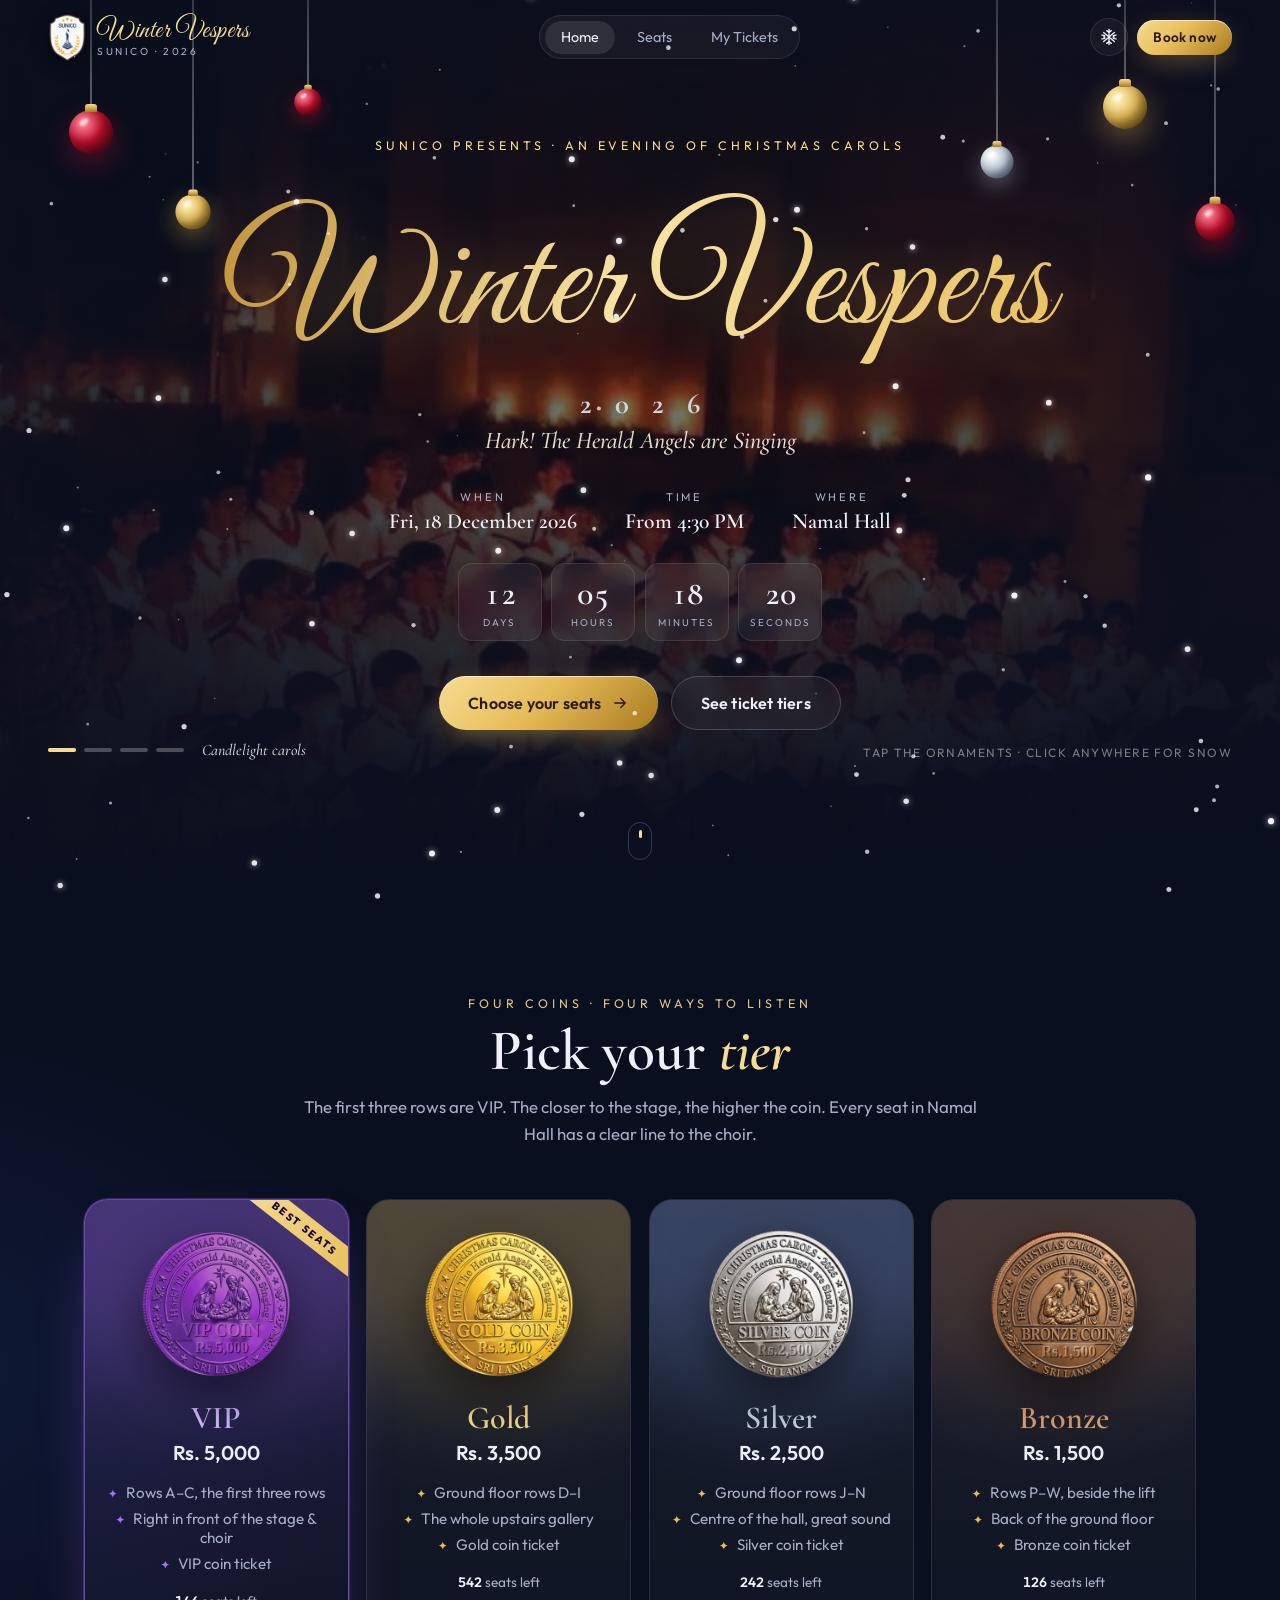
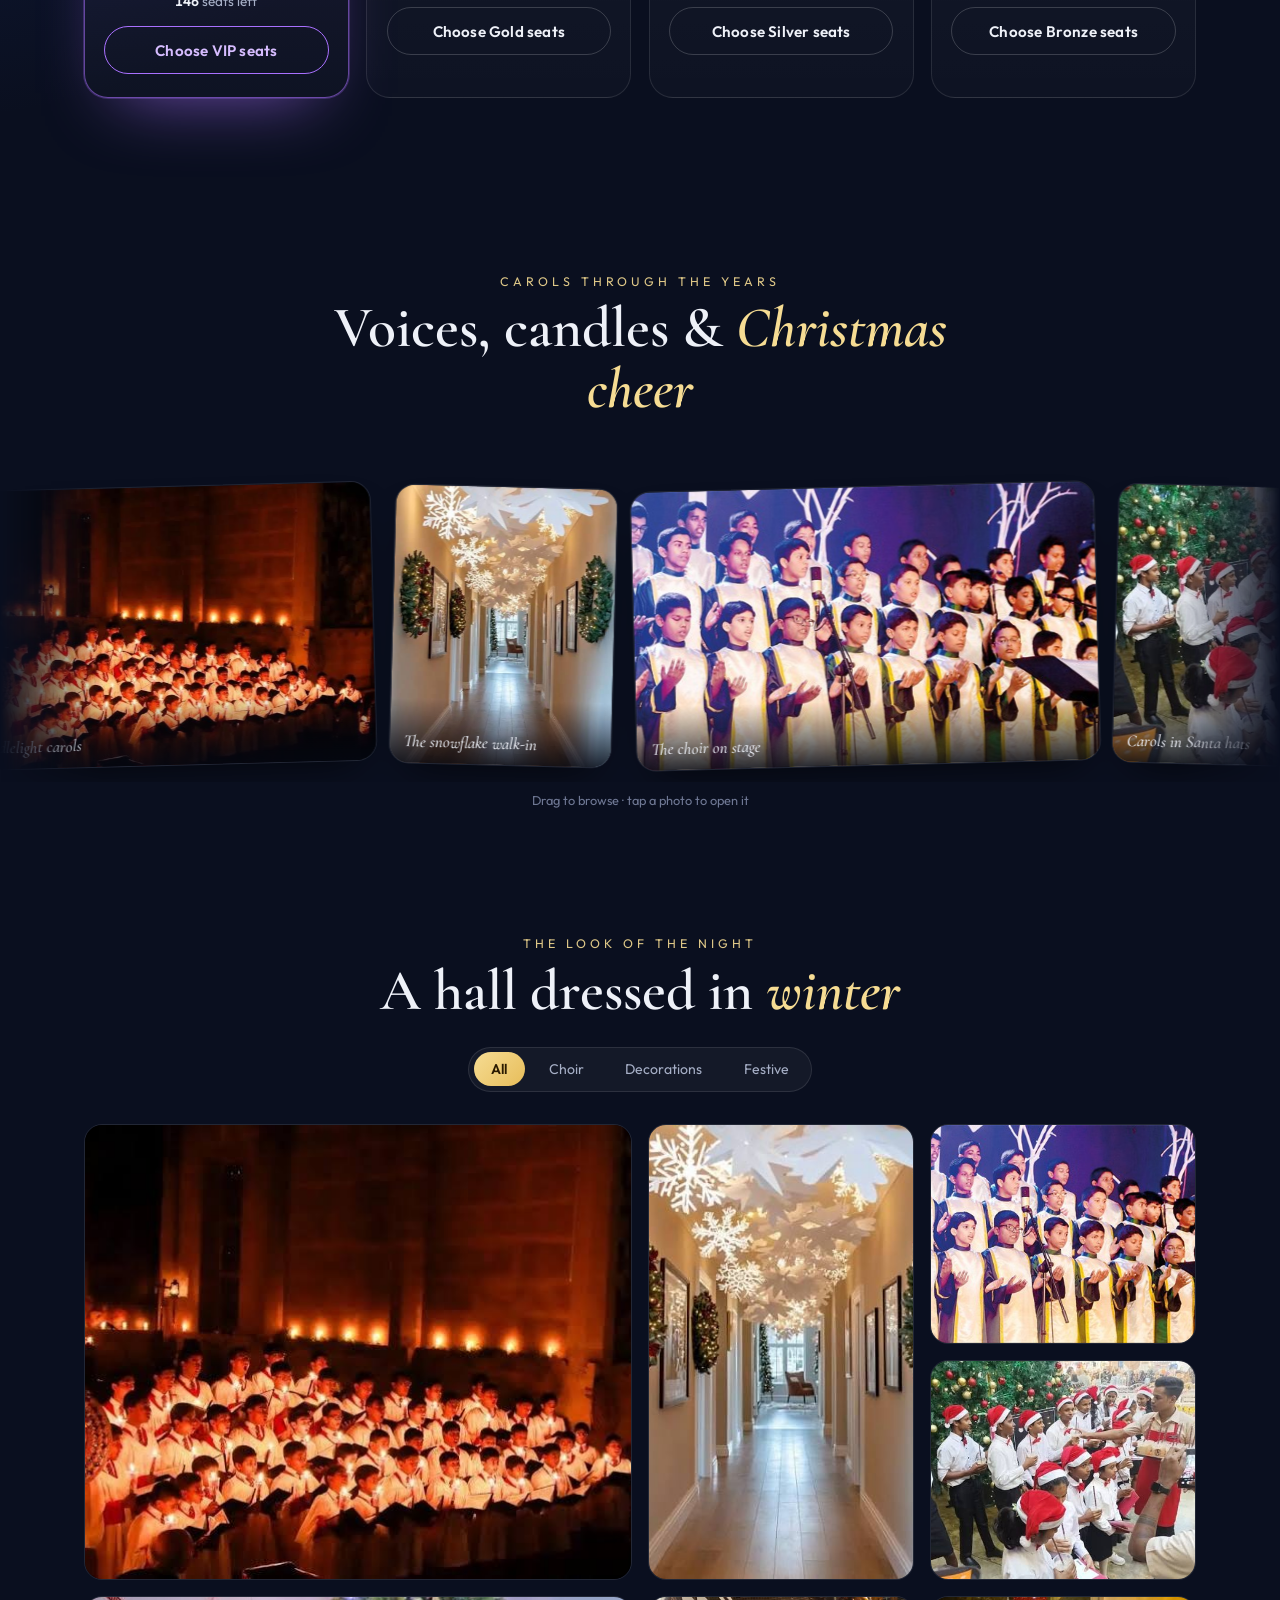
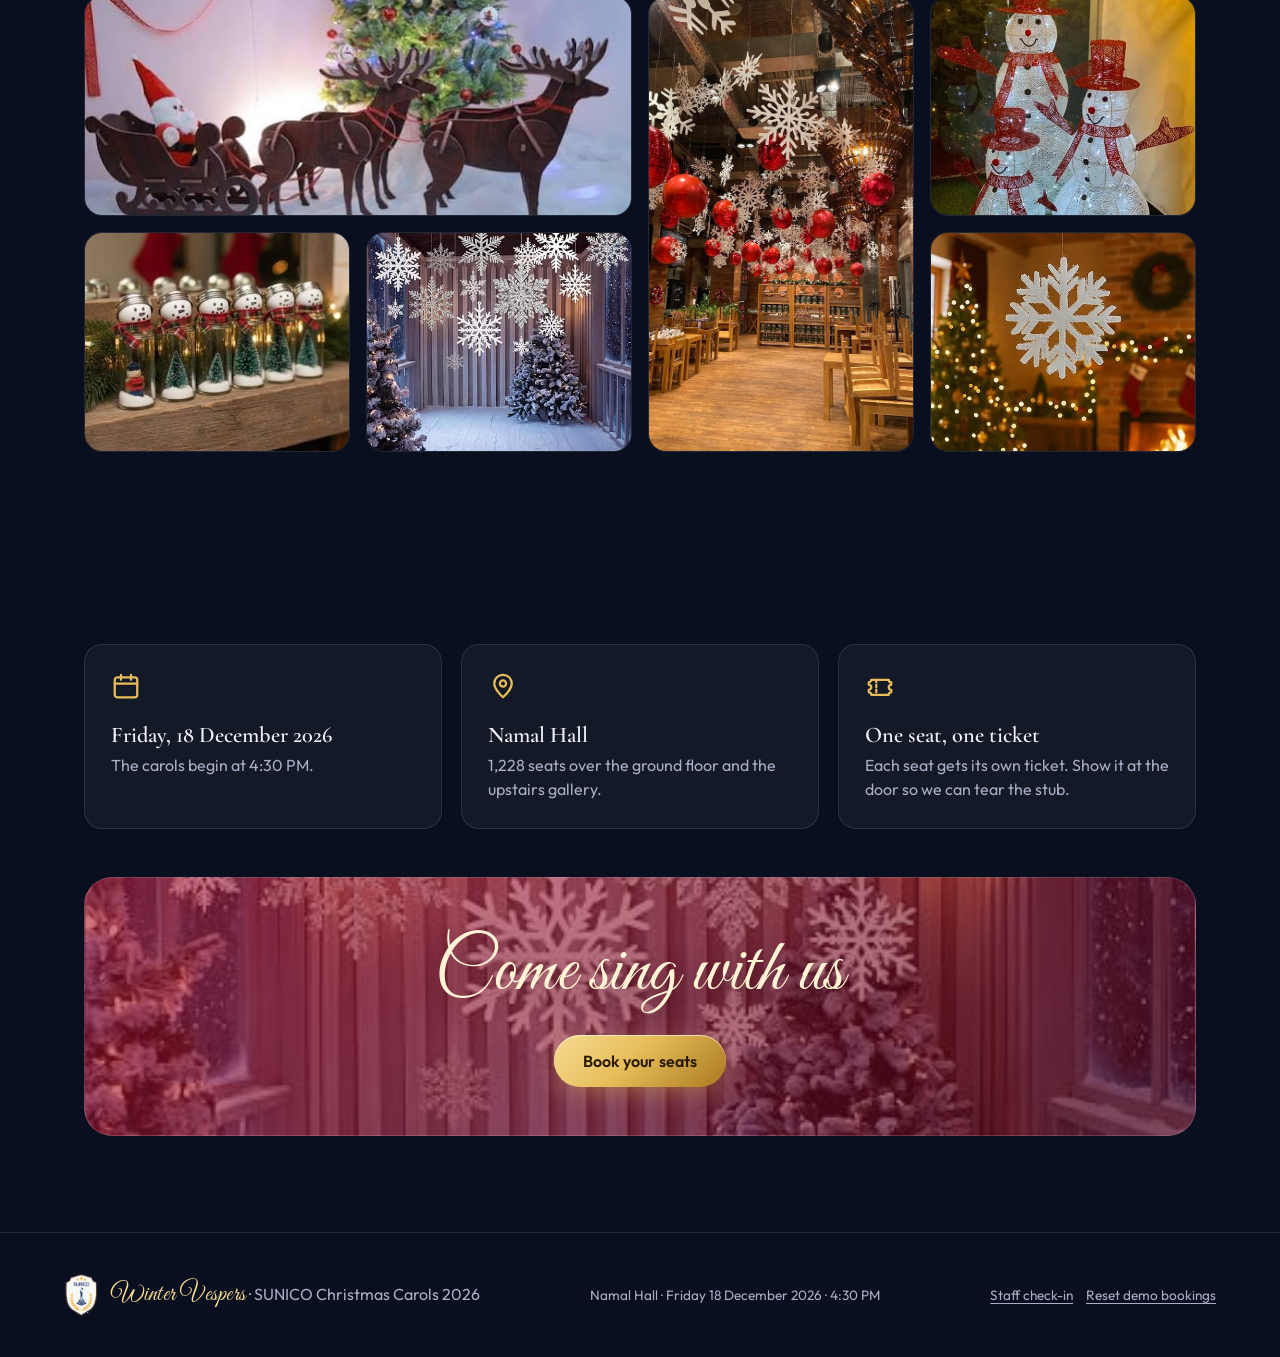
==== commit efa39d6e: "Compact side panel, roomier stage" ====
--- a/index.html
+++ b/index.html
@@ -249,13 +249,6 @@
         </div>
 
         <aside class="seat-side">
-          <section class="side-box floor-box">
-            <h4>Floor</h4>
-          <div class="floor-tabs" id="floorTabs" role="tablist" aria-label="Floor">
-            <button class="on fl-ground" data-floor="ground" role="tab"><span class="fl-name">Ground floor</span><small>VIP · Gold · Silver · Bronze</small></button>
-            <button class="fl-gallery" data-floor="gallery" role="tab"><span class="fl-name">Gallery ⬆</span><small>Upstairs · 300 Gold seats</small></button>
-          </div>
-          </section>
           <section class="side-box best-box">
             <h4>Quick pick</h4>
           <div class="best">
@@ -271,8 +264,15 @@
             <button class="btn btn-outline btn-sm" id="bestBtn">Find best seats together</button>
           </div>
           </section>
+          <section class="side-box floor-box">
+            <h4>Floor</h4>
+          <div class="floor-tabs" id="floorTabs" role="tablist" aria-label="Floor">
+            <button class="on fl-ground" data-floor="ground" role="tab"><span class="fl-name">Ground floor</span><small>VIP · Gold · Silver · Bronze</small></button>
+            <button class="fl-gallery" data-floor="gallery" role="tab"><span class="fl-name">Gallery ⬆</span><small>Upstairs · 300 Gold seats</small></button>
+          </div>
+          </section>
           <section class="side-box legend-box">
-            <h4>Seat colours <small>tap one to highlight</small></h4>
+            <h4>Seat colours <small>tap to highlight</small></h4>
             <div class="legend" id="legend">
               <button class="lg lg-all active" data-filter="all"><svg viewBox="0 0 24 24"><path d="M4 4h6M4 4v6M20 20h-6M20 20v-6M20 4h-6M20 4v6M4 20h6M4 20v-6"/></svg>All seats</button>
               <button class="lg tier" data-filter="vip"><i class="sw vip"></i><span>VIP<b>Rs.5,000</b></span></button>
--- a/css/style.css
+++ b/css/style.css
@@ -1181,3 +1181,23 @@
   .ov-left .lg[data-filter=vip].active{border-color:var(--vip);background:rgba(169,112,255,.2)}
 }
 @media (min-width:1025px){.ov-left .lg{justify-content:flex-start;text-align:left}}
+
+/* ===== side panel v4 (computers): Quick pick → Floor → Colours → Your seats, all compact ===== */
+@media (min-width:1025px){
+  .seat-side{gap:.5rem}
+  .seat-side .side-box{padding:.7rem .8rem}
+  .seat-side .side-box h4{margin-bottom:.45rem;font-size:.68rem}
+  .seat-side .floor-tabs{display:grid;grid-template-columns:1fr 1fr;gap:.45rem}
+  .seat-side .floor-tabs button{min-height:0;padding:.55rem .65rem;justify-content:center}
+  .seat-side .floor-tabs button .fl-name{font-size:1rem;white-space:nowrap}
+  .seat-side .floor-tabs button small{font-size:.64rem}
+  .seat-side .legend{display:grid;grid-template-columns:repeat(3,1fr);gap:.35rem}
+  .seat-side .lg-all{display:none}
+  .seat-side .lg,.seat-side .lg.static{padding:.35rem .45rem;font-size:.76rem;gap:.4rem;border-radius:10px;justify-content:flex-start;text-align:left;min-width:0}
+  .seat-side .lg .sw,.seat-side .lg.static .sw{width:15px;height:15px;border-radius:4px}
+  .seat-side .lg.tier span{display:flex;flex-direction:column;line-height:1.1}
+  .seat-side .lg.tier b{font-size:.68rem;margin:0;color:var(--muted)}
+  .seat-side .lg.active{border-color:var(--gold);background:rgba(231,189,90,.14)}
+  .seat-side .lg[data-filter=vip].active{border-color:var(--vip);background:rgba(169,112,255,.2)}
+  .seat-side .summary .total-row strong{font-size:1.5rem}
+}
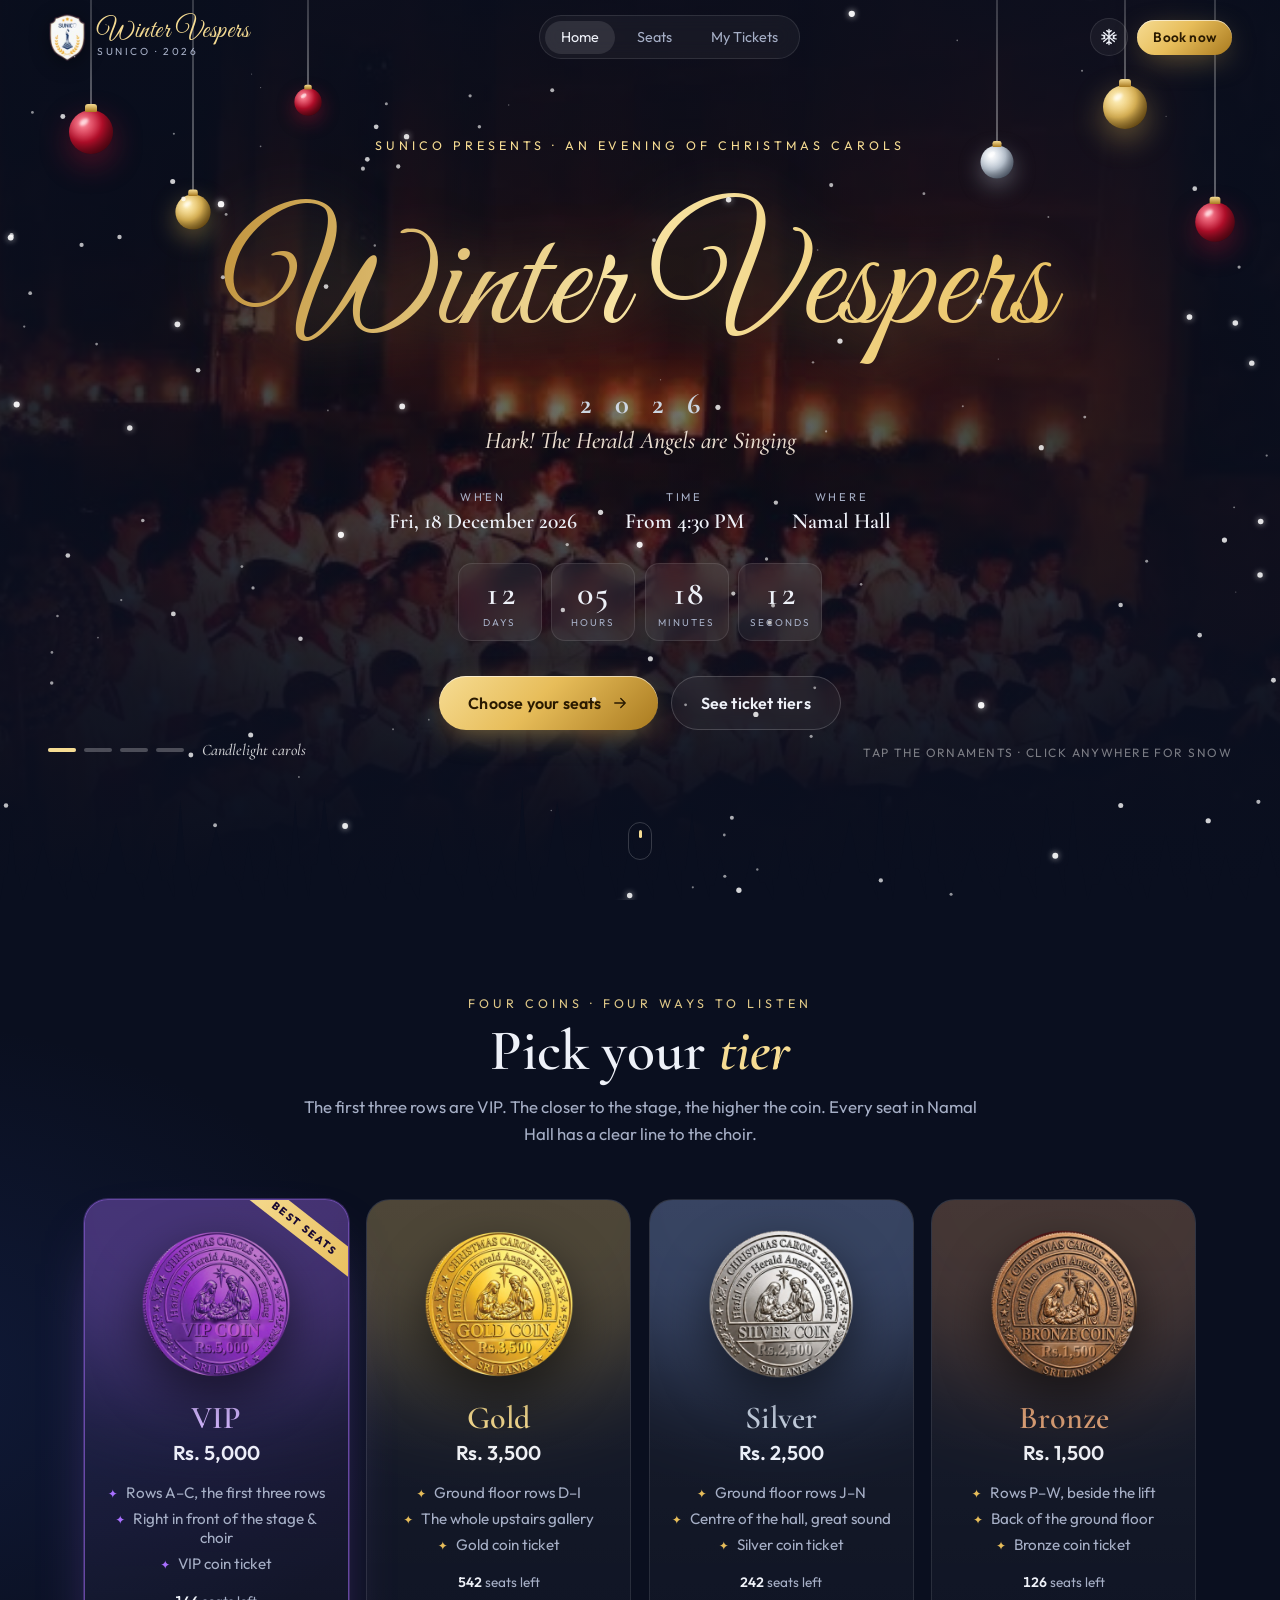
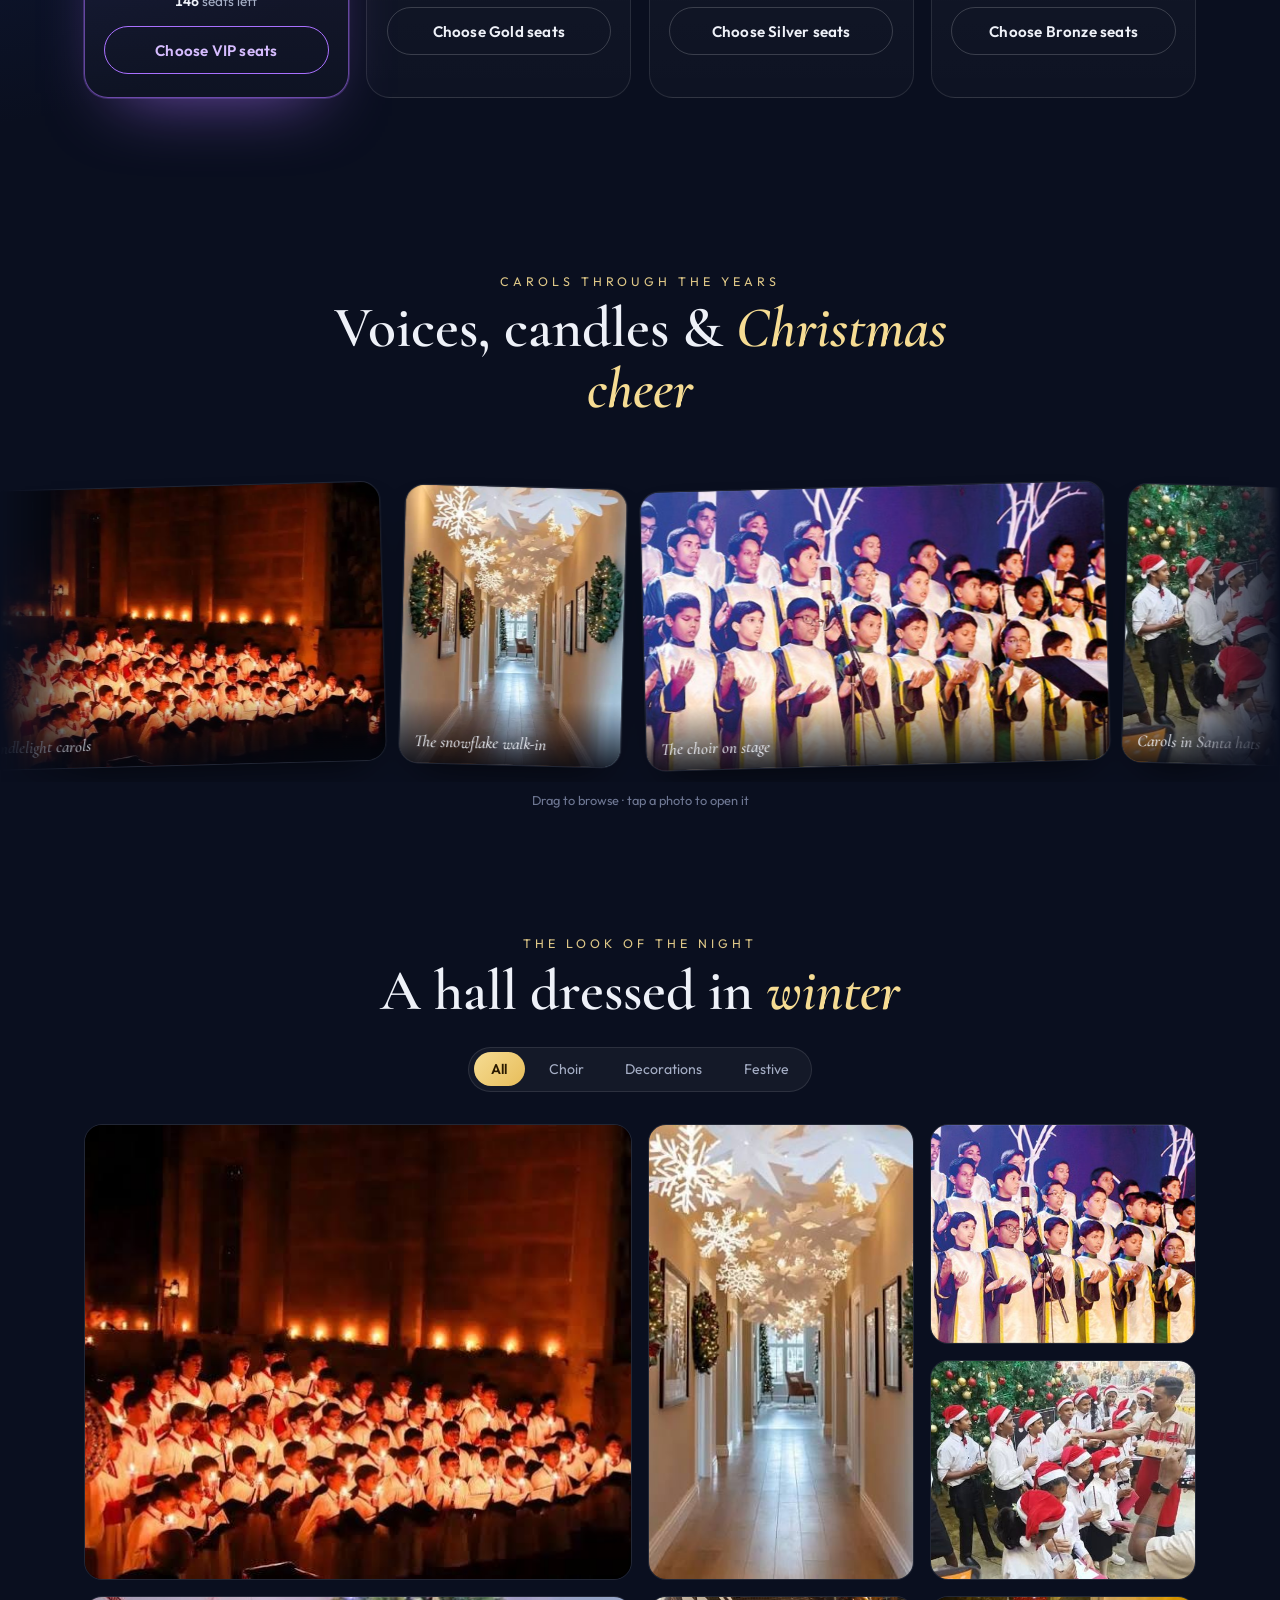
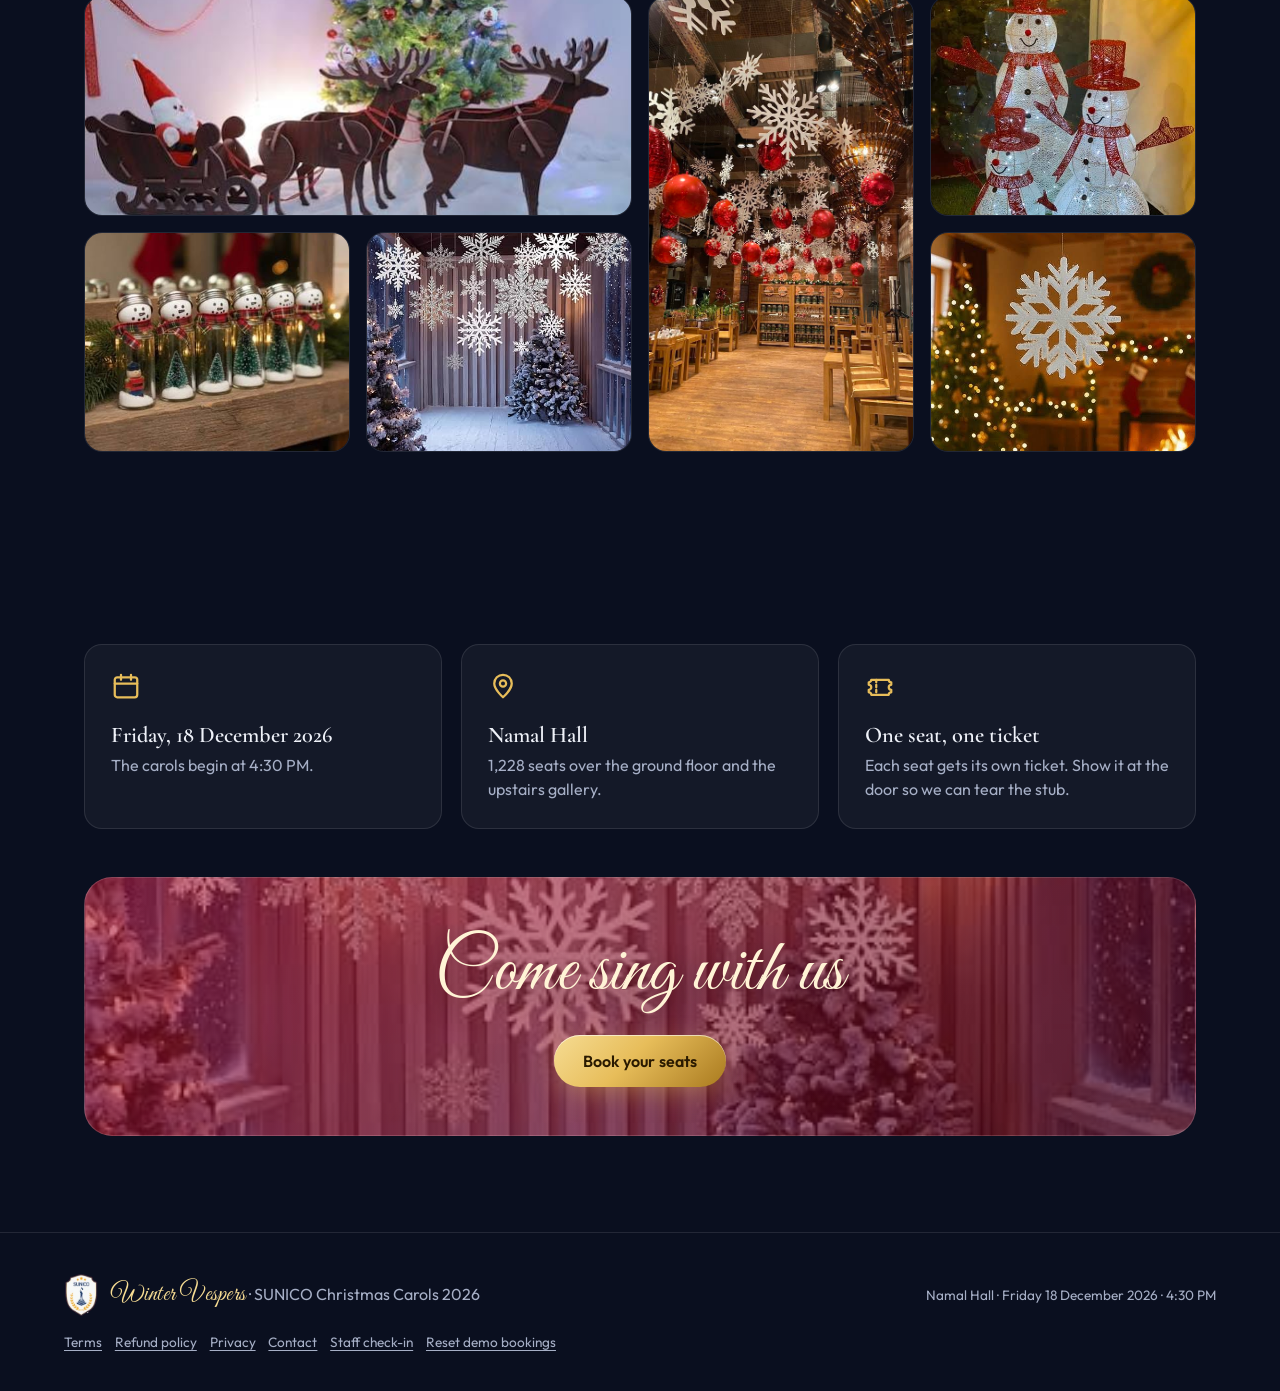
==== commit 13fdc79f: "Staff page on phones, auto sign-out, policy pages" ====
--- a/index.html
+++ b/index.html
@@ -359,7 +359,7 @@
             <p class="note" id="payNote"></p>
           </fieldset>
 
-          <label class="check"><input type="checkbox" name="agree" required /><span>I understand tickets are for the seats shown and cannot be refunded.</span></label>
+          <label class="check"><input type="checkbox" name="agree" required /><span>I agree to the <a href="policies.html#terms" target="_blank">Terms</a> and <a href="policies.html#refunds" target="_blank">Refund policy</a>. Tickets are for the seats shown.</span></label>
           <p class="form-error" id="formError" hidden></p>
         </form>
 
@@ -490,7 +490,7 @@
       <p><span class="script">Winter Vespers</span> · SUNICO Christmas Carols 2026</p>
     </div>
     <p class="small">Namal Hall · Friday 18 December 2026 · 4:30 PM</p>
-    <div class="foot-links"><a class="link-btn small" href="#admin" data-go="admin">Staff check-in</a><button class="link-btn small" id="resetDemo">Reset demo bookings</button></div>
+    <div class="foot-links"><a class="link-btn small" href="policies.html#terms">Terms</a><a class="link-btn small" href="policies.html#refunds">Refund policy</a><a class="link-btn small" href="policies.html#privacy">Privacy</a><a class="link-btn small" href="policies.html#contact">Contact</a><a class="link-btn small" href="#admin" data-go="admin">Staff check-in</a><button class="link-btn small" id="resetDemo">Reset demo bookings</button></div>
   </footer>
 
   <!-- payment processing modal -->
--- a/css/style.css
+++ b/css/style.css
@@ -543,7 +543,7 @@
 .footer .script{font-size:1.5rem;color:var(--gold-2)}
 .footer .small{font-size:.85rem}
 .footer .link-btn{margin:0}
-.foot-links{display:flex;gap:1.2rem}
+.foot-links{display:flex;gap:.5rem 1.2rem;flex-wrap:wrap;justify-content:center}
 
 /* ---------- responsive ---------- */
 @media (max-width:1024px){
@@ -1201,3 +1201,41 @@
   .seat-side .lg[data-filter=vip].active{border-color:var(--vip);background:rgba(169,112,255,.2)}
   .seat-side .summary .total-row strong{font-size:1.5rem}
 }
+
+/* ===== staff page on phones ===== */
+.admin>*{min-width:0}
+.c-lbl{display:none}
+@media (max-width:860px){
+  .checkin{grid-template-columns:1fr}
+  .stats{grid-template-columns:1fr 1fr}
+  .stats>:last-child{grid-column:1/-1}
+}
+@media (max-width:700px){
+  .admin{gap:1rem}
+  .ci-left,.ci-result,.bk-table-card,.cash-card{padding:1.1rem;border-radius:18px}
+  .ci-left h3,.bk-tools h3,.cash-card h3{font-size:1.35rem}
+  .ci-form{flex-direction:column}
+  .ci-form .btn{width:100%}
+  .ci-result .btn{padding:.55rem .9rem}
+  .bk-tools{gap:.5rem}
+  .bk-tools h3{flex-basis:100%}
+  .bk-tools input{flex:1 1 100%}
+  .bk-tools .btn{flex:1}
+  /* bookings table → one card per booking */
+  .table-wrap{border:0;overflow:visible}
+  .table-wrap table{min-width:0}
+  .table-wrap thead{display:none}
+  .table-wrap tbody{display:grid;gap:.6rem}
+  .table-wrap tr.bk-row{display:grid;grid-template-columns:1fr auto;grid-template-areas:"ref pay" "name amt" "contact contact" "seats seats" "date in";
+    gap:.25rem .8rem;padding:.85rem .95rem;border-radius:14px;background:rgba(255,255,255,.04);border:1px solid var(--line)}
+  .table-wrap tr.bk-row td{padding:0;border:0;min-width:0}
+  .c-ref{grid-area:ref;font-size:.95rem}.c-pay{grid-area:pay;justify-self:end}
+  .c-name{grid-area:name;font-weight:600}.c-amt{grid-area:amt;justify-self:end;font-weight:600}
+  .c-contact{grid-area:contact;word-break:break-word}
+  .c-seats{grid-area:seats;display:flex;flex-wrap:wrap;gap:.3rem;padding-top:.2rem!important}
+  .c-date{grid-area:date}.c-in{grid-area:in;justify-self:end}
+  .c-lbl{display:inline;color:var(--muted)}
+  .c-contact small,.c-name small,.c-ref small{display:inline;margin-left:.4rem}
+  .table-wrap td.empty{display:block;text-align:center;padding:1rem}
+}
+.check a{color:var(--gold-2);text-decoration:underline}
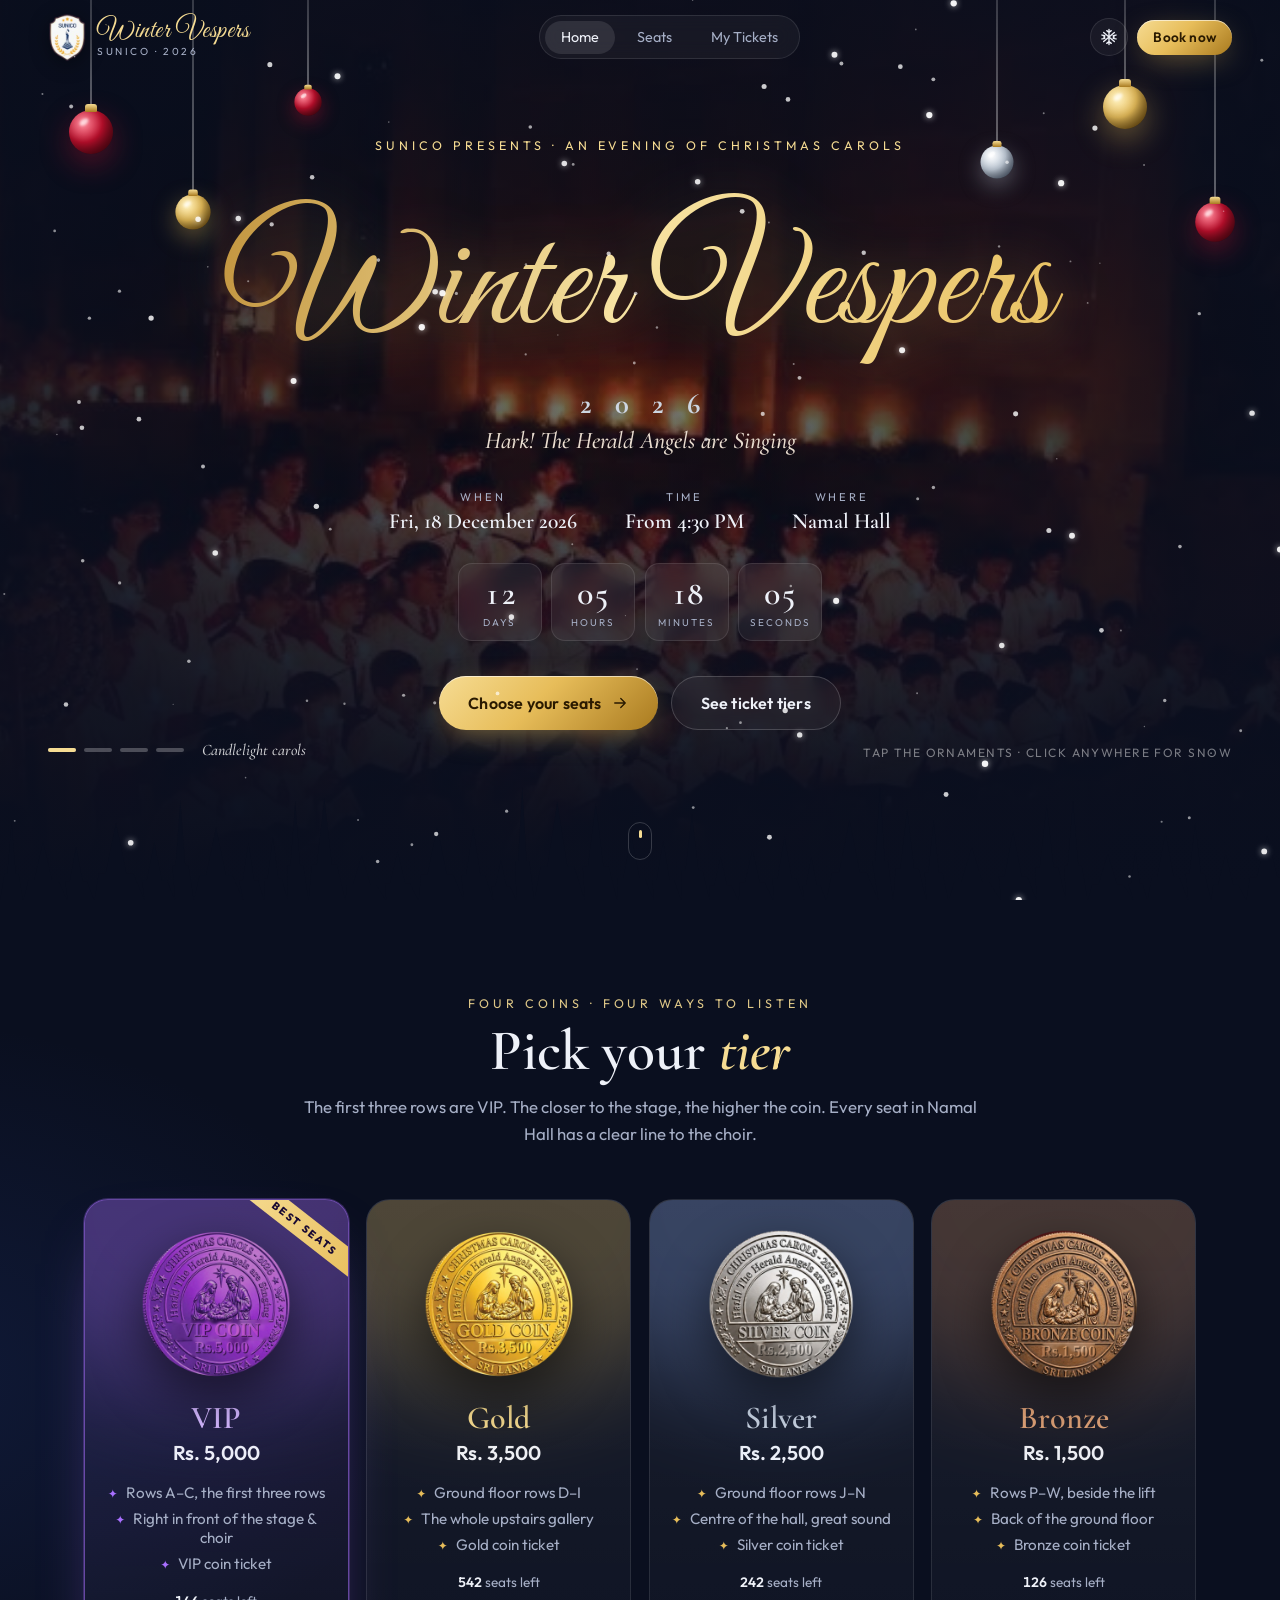
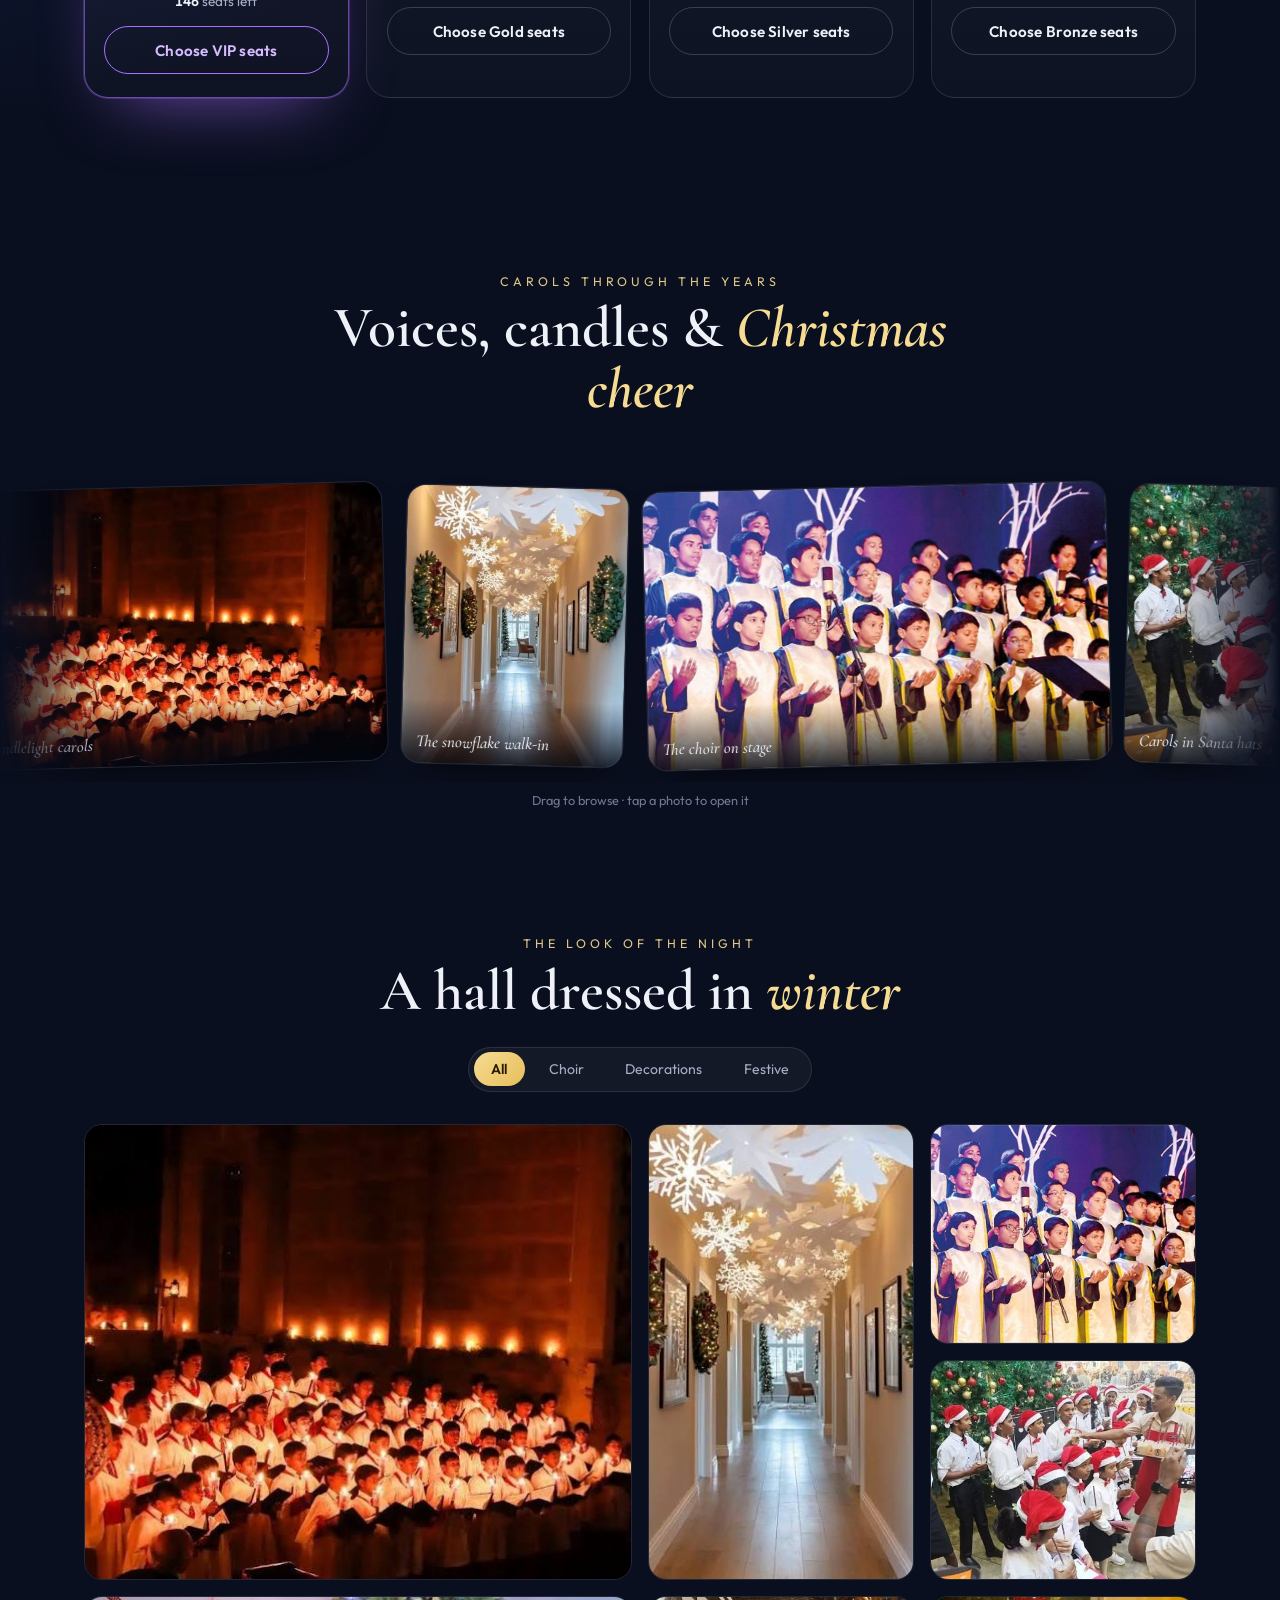
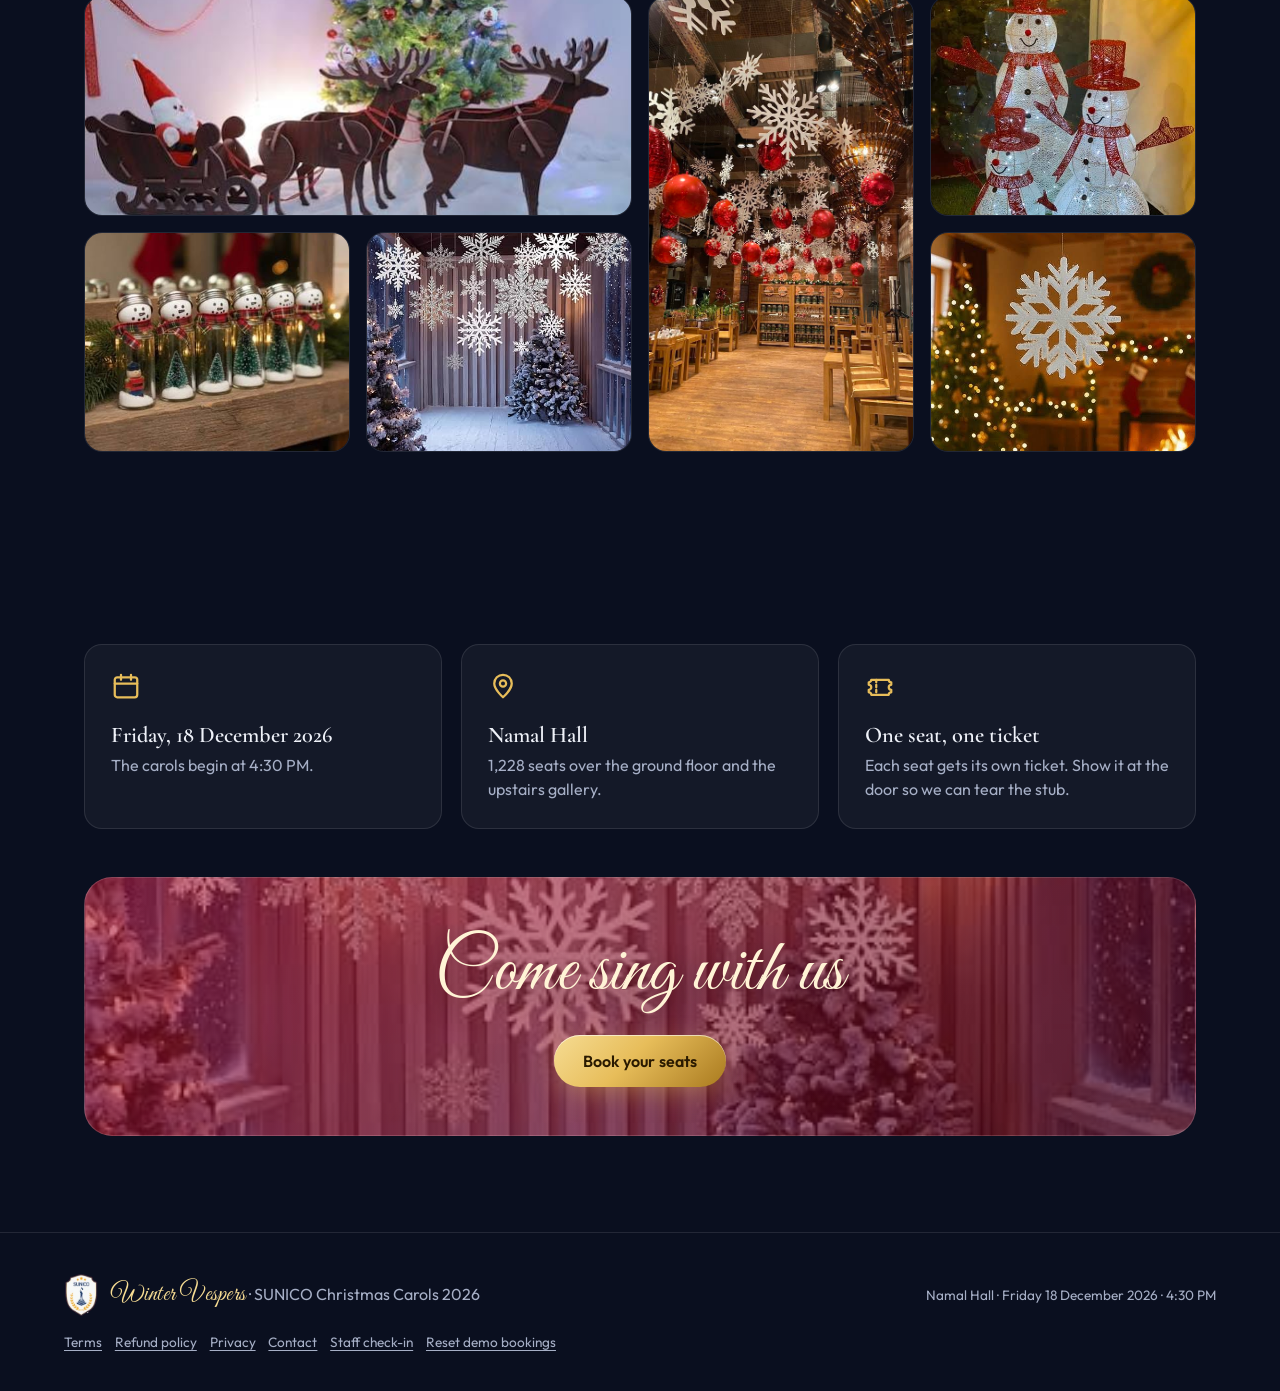
==== commit 79332306: "Bank transfer payments + security upgrades" ====
--- a/index.html
+++ b/index.html
@@ -323,7 +323,7 @@
           <span class="step done">1 · Seats</span><i></i><span class="step on">2 · Checkout</span><i></i><span class="step">3 · Tickets</span>
         </div>
         <h2>Checkout</h2>
-        <p class="lead">Your tickets will be issued in this name. We'll send a copy to your email.</p>
+        <p class="lead">Your tickets will be issued in this name. We'll email them to you once your payment is confirmed.</p>
       </div>
 
       <div class="checkout-layout">
@@ -348,14 +348,7 @@
 
           <fieldset>
             <legend>Payment</legend>
-            <div class="pay-option selected">
-              <div class="radio"></div>
-              <div>
-                <strong>PayHere</strong>
-                <p>Pay by card, eZ Cash, mCash, Genie or bank transfer on PayHere's secure page.</p>
-              </div>
-              <span class="badge">Coming soon</span>
-            </div>
+            <div id="payOptions"></div>
             <p class="note" id="payNote"></p>
           </fieldset>
 
@@ -430,7 +423,8 @@
         <form id="pinForm" class="pin-card">
           <svg viewBox="0 0 24 24"><rect x="4" y="10" width="16" height="11" rx="2"/><path d="M8 10V7a4 4 0 018 0v3"/></svg>
           <h3>Enter staff PIN</h3>
-          <label class="field"><input id="pinInput" type="password" inputmode="numeric" placeholder="••••" autocomplete="off" /></label>
+          <p class="note">Only for SUNICO staff. Wrong PINs are counted, and 8 wrong tries lock this device for 15 minutes.</p>
+          <label class="field"><input id="pinInput" type="password" inputmode="numeric" placeholder="••••••" autocomplete="off" /></label>
           <button class="btn btn-gold btn-block" type="submit">Unlock</button>
           <p class="note" id="pinNote">Demo PIN is 2026.</p>
         </form>
@@ -438,6 +432,18 @@
 
       <div class="admin" id="adminPanel" hidden>
         <div class="stats" id="stats"></div>
+
+        <div class="tr-card" id="trCard" hidden>
+          <div class="tr-head">
+            <h3>Bank transfers to confirm <small id="trCount"></small></h3>
+            <div class="tr-filter" role="tablist">
+              <button class="on" data-tr="slip" type="button">Slip sent</button>
+              <button data-tr="noslip" type="button">No slip yet</button>
+            </div>
+          </div>
+          <p class="lead small">Open the school bank account (app or statement). Find a payment with this <b>exact amount</b> and <b>booking number</b> in the remarks, then press <b>Approve</b>. The tickets are emailed automatically. A slip photo alone is <b>not</b> proof: always check the bank.</p>
+          <div class="tr-list" id="trList"></div>
+        </div>
 
         <div class="checkin">
           <div class="ci-left">
@@ -502,6 +508,14 @@
     </div>
   </div>
 
+  <!-- staff: transfer slip viewer -->
+  <div class="modal slip-modal" id="slipModal" hidden>
+    <div class="modal-card slip-card">
+      <div class="slip-top"><b id="slipTitle">Transfer slip</b><a id="slipOpen" target="_blank" rel="noopener" class="link-btn small">Open full size</a><button class="icon-btn" id="slipClose" aria-label="Close"><svg viewBox="0 0 24 24"><path d="M6 6l12 12M18 6L6 18"/></svg></button></div>
+      <div class="slip-view" id="slipView"></div>
+    </div>
+  </div>
+
   <!-- lightbox -->
   <div class="lightbox" id="lightbox" hidden role="dialog" aria-label="Photo viewer">
     <figure class="lb-fig"><img alt="" /><figcaption><span class="lb-cap"></span><span class="lb-count"></span></figcaption></figure>
--- a/css/style.css
+++ b/css/style.css
@@ -1239,3 +1239,88 @@
   .table-wrap td.empty{display:block;text-align:center;padding:1rem}
 }
 .check a{color:var(--gold-2);text-decoration:underline}
+
+/* =========================================================
+   BANK TRANSFER
+   ========================================================= */
+.pay-option{cursor:pointer;border-color:var(--line-2);background:rgba(255,255,255,.03);transition:.2s}
+.pay-option.selected{border-color:var(--gold);background:rgba(231,189,90,.07)}
+.pay-option:not(.selected) .radio::after{opacity:0}
+.pay-option .po-ic{flex:none;width:38px;height:38px;border-radius:10px;display:grid;place-items:center;background:rgba(231,189,90,.12);color:var(--gold-2)}
+.pay-option .po-ic svg{width:22px;height:22px;fill:none;stroke:currentColor;stroke-width:1.8;stroke-linecap:round;stroke-linejoin:round}
+
+.bk-meta .wait{color:#f5c26b}.bk-meta .bad{color:#ff8a9c}
+.bank-box{padding:1.2rem;border-radius:18px;background:rgba(255,255,255,.035);border:1px solid var(--line-2);display:grid;gap:1rem}
+.bank-steps{list-style:none;display:grid;grid-template-columns:repeat(4,1fr);gap:.4rem;counter-reset:s;padding:0;margin:0}
+.bank-steps li{display:flex;flex-direction:column;align-items:center;gap:.35rem;text-align:center;font-size:.78rem;color:var(--dim);position:relative}
+.bank-steps li:not(:last-child)::after{content:"";position:absolute;top:15px;left:calc(50% + 18px);right:calc(-50% + 18px);height:2px;background:var(--line-2)}
+.bank-steps li.done:not(:last-child)::after{background:#2fd17a}
+.bank-steps i{font-style:normal;width:30px;height:30px;border-radius:50%;display:grid;place-items:center;font-weight:800;font-size:.85rem;background:var(--panel-2);border:2px solid var(--line-2);color:var(--muted)}
+.bank-steps li.done i{background:#2fd17a;border-color:#2fd17a;color:#062012}
+.bank-steps li.done{color:var(--text)}
+.bank-steps li.now i{border-color:var(--gold);color:var(--gold-2);box-shadow:0 0 0 4px rgba(231,189,90,.18);animation:nowPulse 1.8s ease-in-out infinite}
+.bank-steps li.now{color:var(--gold-2);font-weight:700}
+@keyframes nowPulse{50%{box-shadow:0 0 0 8px rgba(231,189,90,.06)}}
+.bank-sample{padding:.7rem .9rem;border-radius:12px;background:rgba(232,32,63,.12);border:1px solid rgba(232,32,63,.45);color:#ffb3bf;font-size:.9rem}
+.bank-lead{line-height:1.6;color:#d6dbea}
+.bank-left{color:var(--gold-2);font-weight:600}
+.bank-done{display:flex;gap:.8rem;align-items:flex-start;padding:.9rem 1rem;border-radius:14px;background:rgba(47,209,122,.08);border:1px solid rgba(47,209,122,.35)}
+.bank-done p{color:var(--muted);font-size:.9rem;line-height:1.55;margin-top:.2rem}
+.bank-details{display:grid;gap:.45rem;margin:0}
+.bank-details>div{display:grid;grid-template-columns:minmax(0,9.5rem) 1fr auto;align-items:center;gap:.6rem;padding:.6rem .8rem;border-radius:12px;background:rgba(0,0,0,.22);border:1px solid var(--line)}
+.bank-details>div.hl{border-color:rgba(231,189,90,.55);background:rgba(231,189,90,.08)}
+.bank-details dt{font-size:.72rem;letter-spacing:.1em;text-transform:uppercase;color:var(--muted)}
+.bank-details dd{margin:0;font-weight:700;font-size:1rem;word-break:break-word}
+.bank-details .hl dd{font-size:1.15rem;color:var(--gold-2)}
+.copy-chip{display:inline-flex;align-items:center;gap:.3rem;padding:.35rem .6rem;border-radius:99px;border:1px solid var(--line-2);color:var(--text);font-size:.78rem;font-weight:600;background:rgba(255,255,255,.04)}
+.copy-chip svg{width:14px;height:14px;fill:none;stroke:currentColor;stroke-width:2}
+.copy-chip:hover{border-color:var(--gold);color:var(--gold-2)}
+.slip-btn{cursor:pointer;display:flex;align-items:center;justify-content:center;gap:.5rem}
+.slip-btn svg{width:18px;height:18px;fill:none;stroke:currentColor;stroke-width:2.2}
+.slip-btn.busy{opacity:.6;pointer-events:none}
+.bank-note{font-size:.8rem;color:var(--dim);line-height:1.5}
+@media (max-width:560px){
+  .bank-box{padding:.9rem}
+  .bank-details>div{grid-template-columns:1fr auto;row-gap:.1rem}
+  .bank-details dt{grid-column:1/-1}
+  .bank-steps span{font-size:.68rem}
+}
+
+/* staff: transfers to confirm */
+.tr-card{padding:1.4rem;border-radius:22px;background:var(--panel);border:1px solid rgba(231,189,90,.4)}
+.tr-head{display:flex;align-items:center;justify-content:space-between;gap:.8rem;flex-wrap:wrap;margin-bottom:.5rem}
+.tr-head h3{font-family:var(--f-serif);font-size:1.6rem;font-weight:600}
+.tr-head h3 small{font-family:var(--f-sans);font-size:.8rem;color:var(--gold-2);margin-left:.4rem}
+.tr-filter{display:flex;gap:.3rem;padding:.25rem;border-radius:99px;background:rgba(0,0,0,.25);border:1px solid var(--line)}
+.tr-filter button{padding:.4rem .9rem;border-radius:99px;font-size:.82rem;color:var(--muted);font-weight:600}
+.tr-filter button.on{background:var(--gold);color:#1a1204}
+.tr-card>.lead{margin-bottom:.9rem}
+.tr-list{display:grid;gap:.6rem}
+.tr-row{display:grid;grid-template-columns:1fr auto;gap:.6rem 1rem;align-items:center;padding:.9rem 1rem;border-radius:14px;background:rgba(255,255,255,.04);border:1px solid var(--line)}
+.tr-main{display:grid;grid-template-columns:auto 1fr;gap:.15rem .9rem;align-items:baseline}
+.tr-amt{font-family:var(--f-serif);font-size:1.6rem;font-weight:700;color:var(--gold-2);grid-row:span 2}
+.tr-ref{font-size:1.05rem;font-weight:700;letter-spacing:.04em}
+.tr-who{font-size:.88rem;color:var(--muted)}.tr-who a{color:var(--text)}
+.tr-seats{grid-column:1/-1;display:flex;flex-wrap:wrap;gap:.3rem;margin-top:.3rem}
+.tr-time{grid-column:1/-1;font-size:.78rem;color:var(--dim)}
+.tr-actions{display:flex;gap:.4rem;flex-wrap:wrap;justify-content:flex-end}
+.tr-reject{color:#ff8a9c;border-color:rgba(232,32,63,.45)}
+.tr-confirm{grid-column:1/-1;display:grid;gap:.55rem;padding:.8rem;border-radius:12px;background:rgba(0,0,0,.25);border:1px dashed var(--line-2)}
+.tr-confirm p{font-size:.92rem}
+.tr-confirm>div{display:flex;gap:.5rem;flex-wrap:wrap}
+.tr-note{padding:.6rem .8rem;border-radius:10px;border:1px solid var(--line);background:rgba(0,0,0,.25);color:var(--text);font:inherit}
+.tr-reject-yes{background:#c8102e;color:#fff;border:0}
+.tr-empty{text-align:center;color:var(--muted);padding:1rem}
+@media (max-width:700px){
+  .tr-card{padding:1.1rem;border-radius:18px}
+  .tr-head h3{font-size:1.35rem}
+  .tr-row{grid-template-columns:1fr}
+  .tr-actions{justify-content:stretch}.tr-actions .btn{flex:1}
+}
+.slip-modal .slip-card{width:min(720px,94vw);max-height:92vh;padding:0;overflow:hidden;display:flex;flex-direction:column;text-align:left}
+.slip-top{display:flex;align-items:center;gap:.8rem;padding:.8rem 1rem;border-bottom:1px solid var(--line)}
+.slip-top b{flex:1;font-size:.92rem}
+.slip-view{overflow:auto;background:#0b0f1e;min-height:240px;display:grid;place-items:center}
+.slip-view img{max-width:100%;height:auto;display:block}
+.slip-view iframe{width:100%;height:75vh;border:0;background:#fff}
+.slip-modal .slip-card{max-width:none}
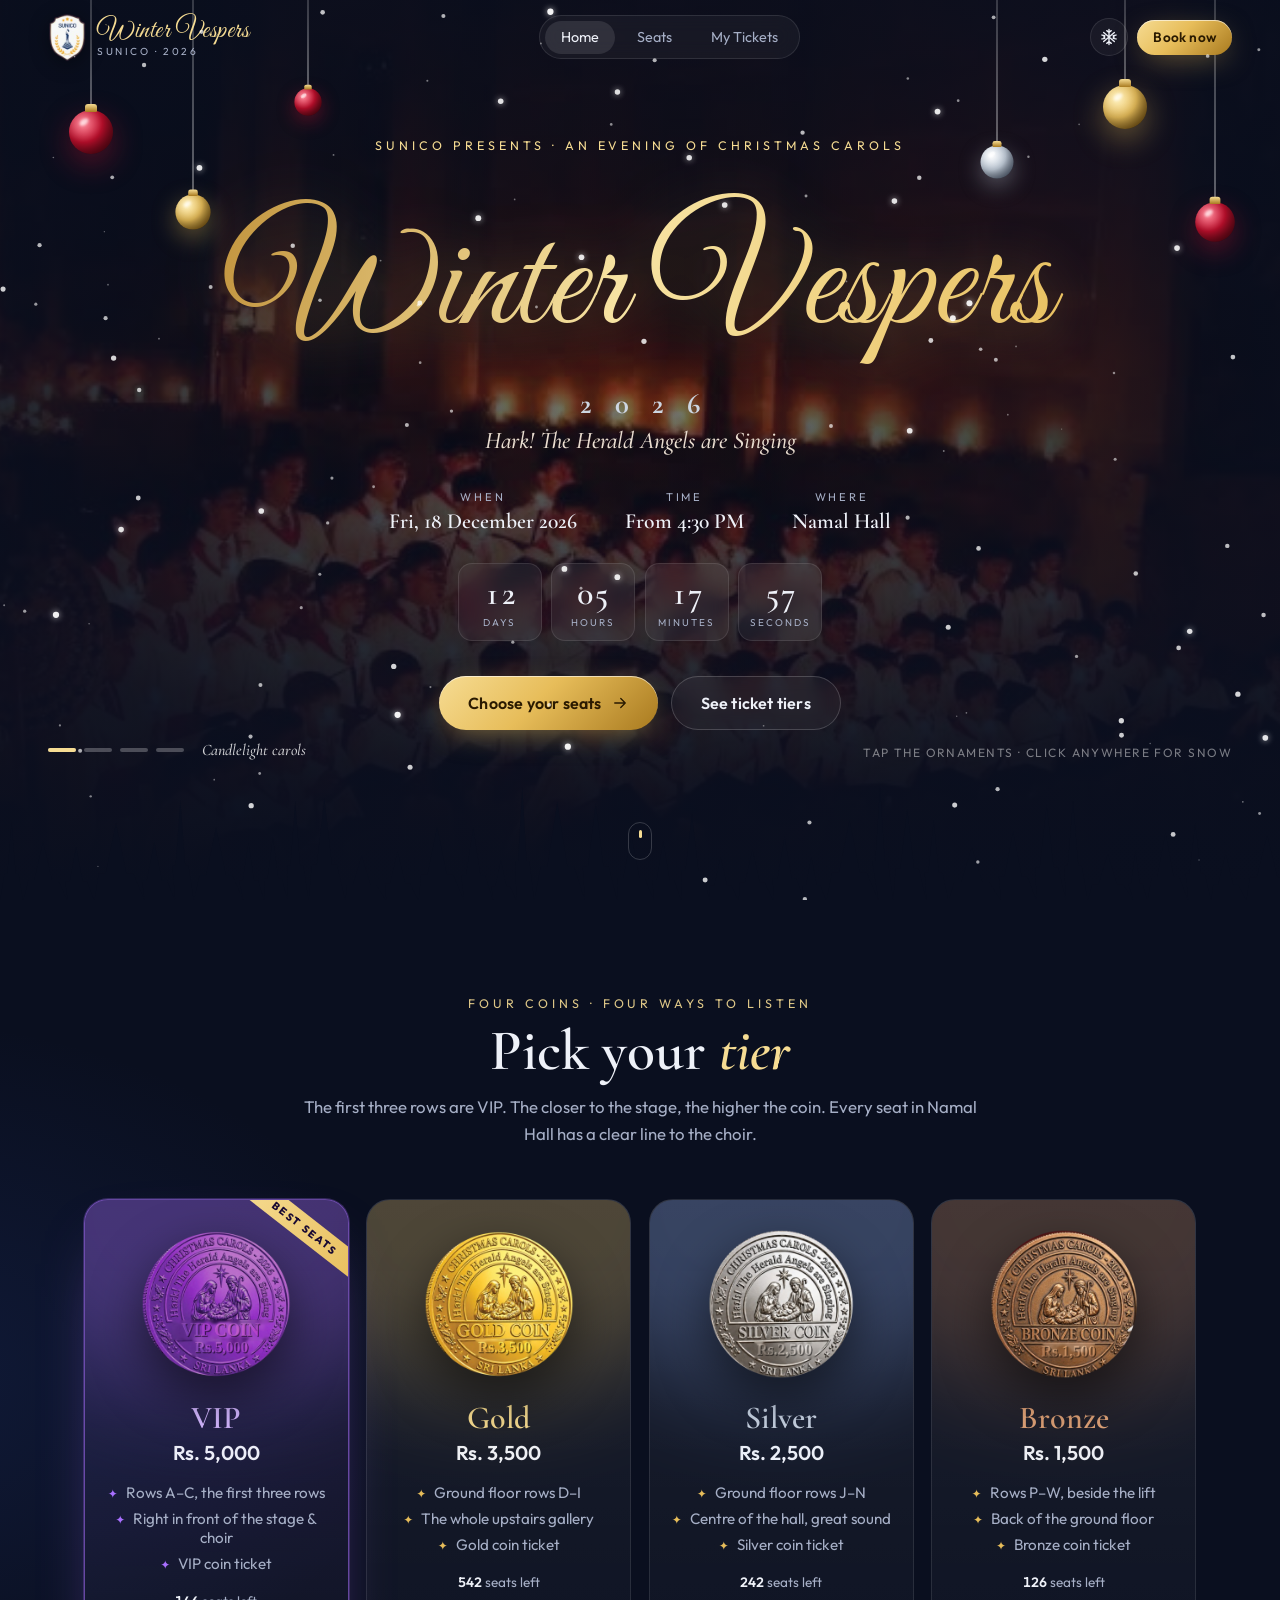
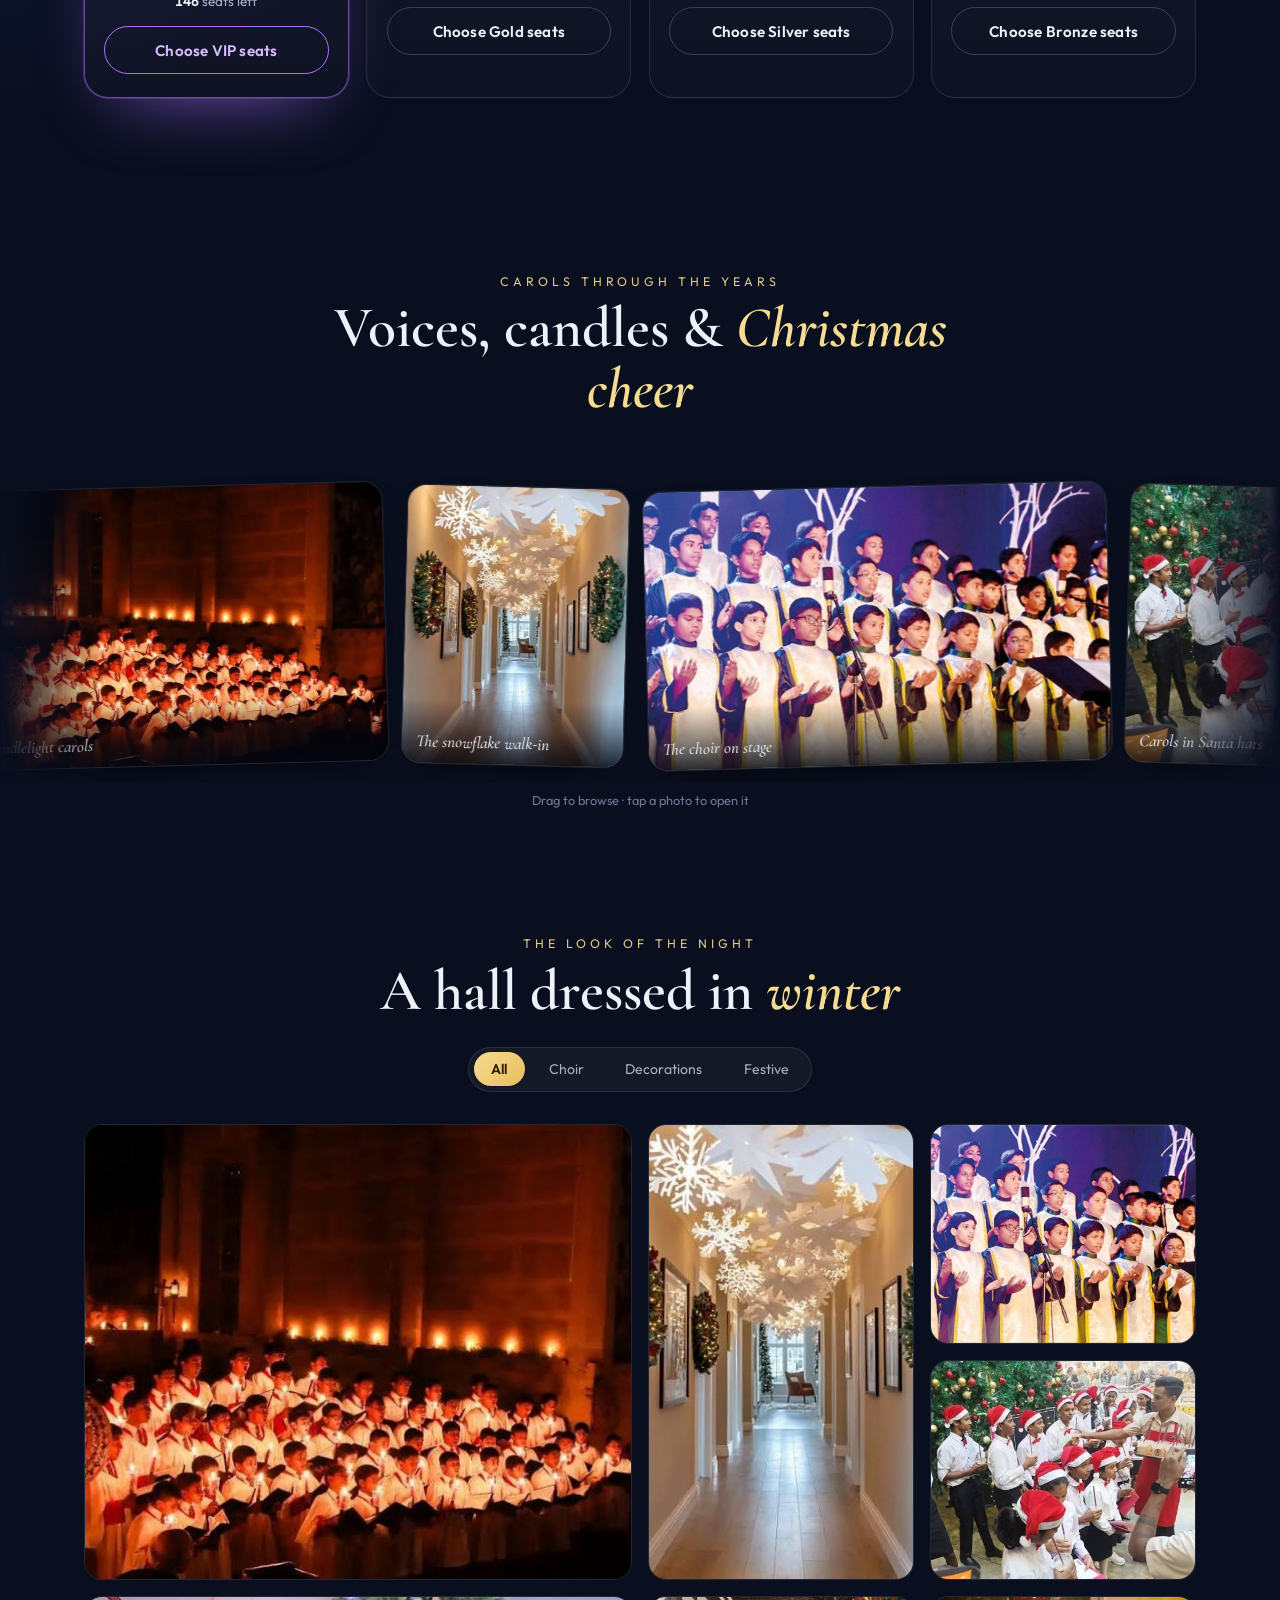
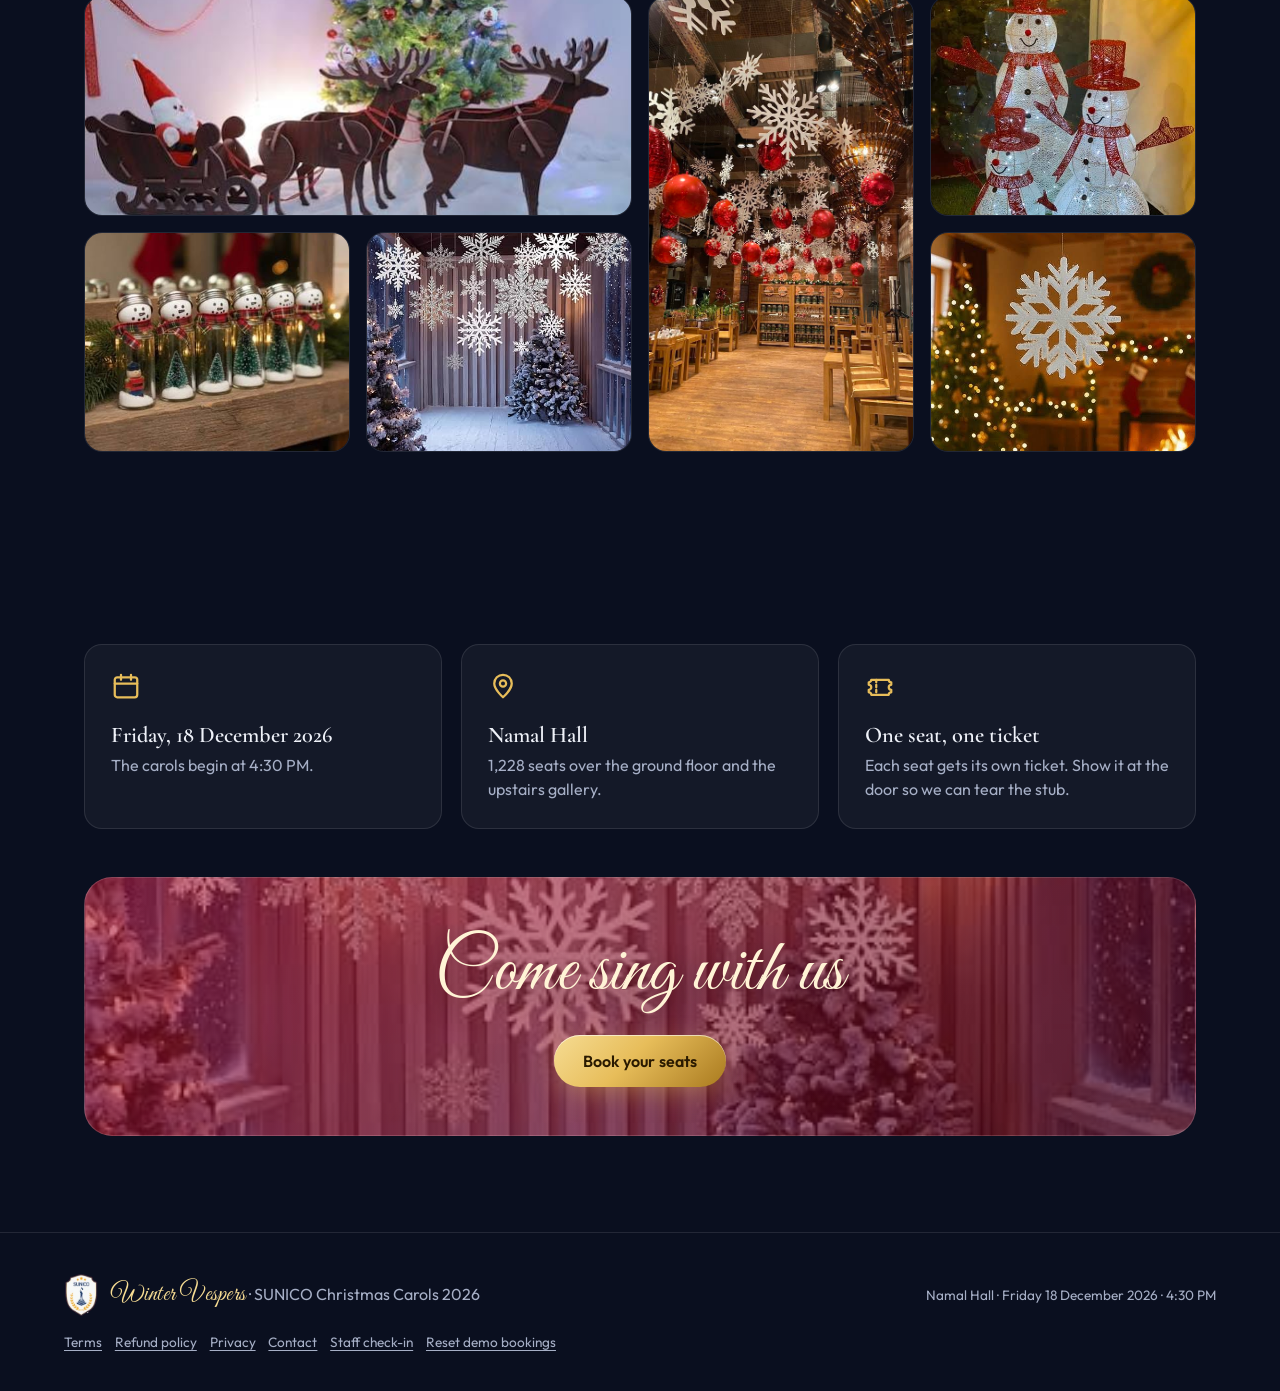
==== commit 03e30424: "Pay page + school bank details + no text selection" ====
--- a/index.html
+++ b/index.html
@@ -223,7 +223,7 @@
       <div class="page-head">
         <button class="back-btn" data-go="home" type="button"><svg viewBox="0 0 24 24"><path d="M15 6l-6 6 6 6"/></svg>Home</button>
         <div class="steps">
-          <span class="step on">1 · Seats</span><i></i><span class="step">2 · Checkout</span><i></i><span class="step">3 · Tickets</span>
+          <span class="step on">1 · Seats</span><i></i><span class="step">2 · Details</span><i></i><span class="step">3 · Pay</span><i></i><span class="step">4 · Tickets</span>
         </div>
         <h2>Choose your seats <em>in Namal Hall</em></h2>
         <p class="lead">Tap a seat to pick it. Seats nearer the stage cost more. You can pick up to <b id="maxSeatsLbl">10</b> seats.</p>
@@ -320,7 +320,7 @@
       <div class="page-head">
         <button class="back-btn" data-go="seats" type="button"><svg viewBox="0 0 24 24"><path d="M15 6l-6 6 6 6"/></svg>Back to seats</button>
         <div class="steps">
-          <span class="step done">1 · Seats</span><i></i><span class="step on">2 · Checkout</span><i></i><span class="step">3 · Tickets</span>
+          <span class="step done">1 · Seats</span><i></i><span class="step on">2 · Details</span><i></i><span class="step">3 · Pay</span><i></i><span class="step">4 · Tickets</span>
         </div>
         <h2>Checkout</h2>
         <p class="lead">Your tickets will be issued in this name. We'll email them to you once your payment is confirmed.</p>
@@ -377,12 +377,25 @@
       </div>
     </section>
 
+    <!-- ================= PAY (bank transfer) ================= -->
+    <section class="view" id="view-pay">
+      <div class="page-head">
+        <button class="back-btn" data-go="tickets" type="button"><svg viewBox="0 0 24 24"><path d="M15 6l-6 6 6 6"/></svg>My tickets</button>
+        <div class="steps">
+          <span class="step done">1 · Seats</span><i></i><span class="step done">2 · Details</span><i></i><span class="step on">3 · Pay</span><i></i><span class="step">4 · Tickets</span>
+        </div>
+        <h2>Pay by <em>bank transfer</em></h2>
+        <p class="lead" id="payLead">Your seats are reserved. Transfer the amount below to the school's account, then upload your slip.</p>
+      </div>
+      <div class="pay-page" id="payPage"></div>
+    </section>
+
     <!-- ================= TICKETS ================= -->
     <section class="view" id="view-tickets">
       <div class="page-head">
         <button class="back-btn" data-go="home" type="button"><svg viewBox="0 0 24 24"><path d="M15 6l-6 6 6 6"/></svg>Home</button>
         <div class="steps">
-          <span class="step done">1 · Seats</span><i></i><span class="step done">2 · Checkout</span><i></i><span class="step on">3 · Tickets</span>
+          <span class="step done">1 · Seats</span><i></i><span class="step done">2 · Details</span><i></i><span class="step done">3 · Pay</span><i></i><span class="step on">4 · Tickets</span>
         </div>
         <h2 id="ticketsTitle">Your tickets</h2>
         <p class="lead" id="ticketsLead">Show the QR code at the door. When staff scan it, your ticket tears off and is marked <b>ADMITTED</b>. Anyone can scan the QR to check it's genuine.</p>
--- a/css/style.css
+++ b/css/style.css
@@ -1324,3 +1324,85 @@
 .slip-view img{max-width:100%;height:auto;display:block}
 .slip-view iframe{width:100%;height:75vh;border:0;background:#fff}
 .slip-modal .slip-card{max-width:none}
+
+/* =========================================================
+   PAY PAGE (bank transfer)
+   ========================================================= */
+.pay-page{max-width:1180px;margin:0 auto;padding:0 clamp(.8rem,3vw,2rem) 4rem}
+.pay-grid{display:grid;grid-template-columns:minmax(0,1.35fr) minmax(0,1fr);gap:1.2rem;align-items:start}
+.pay-card{padding:1.4rem;border-radius:22px;background:linear-gradient(180deg,rgba(255,255,255,.06),rgba(255,255,255,.02));border:1px solid var(--line)}
+.pay-main{display:grid;gap:1rem}
+.pay-side{display:grid;gap:1rem;position:sticky;top:90px}
+.pay-progress{display:grid;grid-template-columns:repeat(4,1fr);gap:.35rem}
+.pay-progress span{position:relative;padding-top:.75rem;font-size:.74rem;color:var(--dim);line-height:1.3}
+.pay-progress span::before{content:"";position:absolute;top:0;left:0;right:0;height:5px;border-radius:9px;background:var(--line-2)}
+.pay-progress .done{color:var(--text)}.pay-progress .done::before{background:#2fd17a}
+.pay-progress .now{color:var(--gold-2);font-weight:700}.pay-progress .now::before{background:linear-gradient(90deg,var(--gold),#f6dc93);animation:nowBar 1.6s ease-in-out infinite}
+@keyframes nowBar{50%{opacity:.55}}
+.pay-amount,.pay-ref{padding:1rem 1.1rem;border-radius:16px;border:1.5px solid rgba(231,189,90,.55);background:rgba(231,189,90,.08);display:grid;gap:.3rem}
+.pay-ref{border-color:rgba(169,112,255,.6);background:rgba(169,112,255,.1)}
+.pay-amount small,.pay-ref small,.pay-timer small{font-size:.7rem;letter-spacing:.16em;text-transform:uppercase;color:var(--muted);font-weight:700}
+.pay-amount>div,.pay-ref>div{display:flex;align-items:center;justify-content:space-between;gap:.8rem;flex-wrap:wrap}
+.pay-amount>div>b{font-family:var(--f-serif);font-size:clamp(2rem,6vw,2.8rem);color:var(--gold-2);line-height:1.1}
+.pay-ref>div>b{font-size:clamp(1.5rem,5vw,2rem);letter-spacing:.08em;color:#e5d4ff}
+.pay-amount>span,.pay-ref>span{font-size:.85rem;color:var(--muted)}
+.pay-h{font-size:.72rem;letter-spacing:.16em;text-transform:uppercase;color:var(--muted);margin-top:.3rem}
+.pay-bank{display:grid;gap:.45rem;margin:0}
+.pay-bank>div{display:grid;grid-template-columns:8.5rem 1fr auto;align-items:center;gap:.7rem;padding:.75rem .9rem;border-radius:12px;background:rgba(0,0,0,.25);border:1px solid var(--line)}
+.pay-bank dt{font-size:.82rem;color:var(--muted)}
+.pay-bank dd{margin:0;font-weight:700;word-break:break-word}
+.pay-bank dd.acc{font-size:1.25rem;letter-spacing:.06em}
+.copy-chip.big{padding:.5rem .9rem;font-size:.85rem;border-color:var(--gold);color:var(--gold-2)}
+.copy-chip.copied{border-color:#2fd17a!important;color:#2fd17a!important;background:rgba(47,209,122,.1)}
+.btn.copied{border-color:#2fd17a;color:#2fd17a}
+.pay-safe{display:flex;gap:.6rem;align-items:flex-start;font-size:.84rem;color:var(--muted);line-height:1.55;padding:.8rem .9rem;border-radius:12px;background:rgba(47,209,122,.06);border:1px solid rgba(47,209,122,.25)}
+.pay-safe svg{flex:none;width:22px;height:22px;fill:none;stroke:#2fd17a;stroke-width:1.8}
+.pay-timer{display:grid;gap:.25rem}
+.pay-timer b{font-size:1.05rem}
+.pay-left{color:var(--gold-2);font-weight:700}
+.pay-seats{display:flex;flex-wrap:wrap;gap:.3rem;margin-top:.5rem}
+.pay-upload{display:grid;gap:.8rem}
+.pay-upload h4{font-family:var(--f-serif);font-size:1.4rem}
+.pay-upload p{color:var(--muted);font-size:.9rem;line-height:1.5}
+.slip-drop{display:grid;place-items:center;gap:.3rem;padding:1.4rem 1rem;border-radius:16px;border:2px dashed var(--gold);background:rgba(231,189,90,.06);cursor:pointer;text-align:center;transition:.2s}
+.slip-drop:hover{background:rgba(231,189,90,.12)}
+.slip-drop svg{width:34px;height:34px;fill:none;stroke:var(--gold-2);stroke-width:2}
+.slip-drop b{font-size:1.05rem}.slip-drop span{font-size:.8rem;color:var(--muted)}
+.pay-upload.ok{border-color:rgba(47,209,122,.45)}
+.pay-got{display:flex;gap:.8rem;align-items:flex-start}
+.pay-got .tick{flex:none;width:40px;height:40px;border-radius:50%;background:#2fd17a;display:grid;place-items:center}
+.pay-got .tick svg{width:24px;height:24px;fill:none;stroke:#062012;stroke-width:3}
+.pay-how{margin:0;padding:1rem 1.1rem 1rem 2.4rem;border-radius:18px;border:1px solid var(--line);background:rgba(255,255,255,.02);display:grid;gap:.4rem;color:var(--muted);font-size:.88rem;line-height:1.5}
+.pay-how b{color:var(--text)}
+.pay-stop{max-width:620px;margin:0 auto;display:grid;gap:.8rem;text-align:center}
+.pay-stop h3{font-family:var(--f-serif);font-size:1.7rem}
+.pay-stop p{color:var(--muted);line-height:1.6}.pay-stop a:not(.btn){color:var(--gold-2);text-decoration:underline}
+.pay-missing{text-align:center;display:grid;gap:1rem;justify-items:center;padding:2rem}
+.bank-mini{align-items:center}
+.bank-mini .btn{flex:none;margin-left:auto}
+.bank-ic{flex:none;width:40px;height:40px;border-radius:12px;display:grid;place-items:center;background:rgba(231,189,90,.12)}
+.bank-ic svg{width:22px;height:22px;fill:none;stroke:var(--gold-2);stroke-width:1.8}
+@media (max-width:900px){
+  .pay-grid{grid-template-columns:1fr}
+  .pay-side{position:static}
+}
+@media (max-width:560px){
+  .pay-card{padding:1.05rem;border-radius:18px}
+  .pay-bank>div{grid-template-columns:1fr auto;row-gap:.1rem}
+  .pay-bank dt{grid-column:1/-1}
+  .pay-progress span{font-size:.64rem}
+  .bank-mini{flex-wrap:wrap}.bank-mini .btn{width:100%}
+}
+
+/* =========================================================
+   No selecting / dragging text or images on the site
+   (typing in forms still works; the payment details have Copy buttons)
+   ========================================================= */
+html{-webkit-user-select:none;user-select:none;-webkit-touch-callout:none}
+input,textarea,select,[contenteditable]{-webkit-user-select:text;user-select:text}
+img,svg,a{-webkit-user-drag:none;user-drag:none}
+
+.pay-amount>span b,.pay-ref>span b{color:var(--text)}
+.pay-safe>span{flex:1;min-width:0}
+.pay-page,.pay-grid,.pay-card,.pay-main,.pay-side{min-width:0}
+.pay-ref>div>b{word-break:break-all}
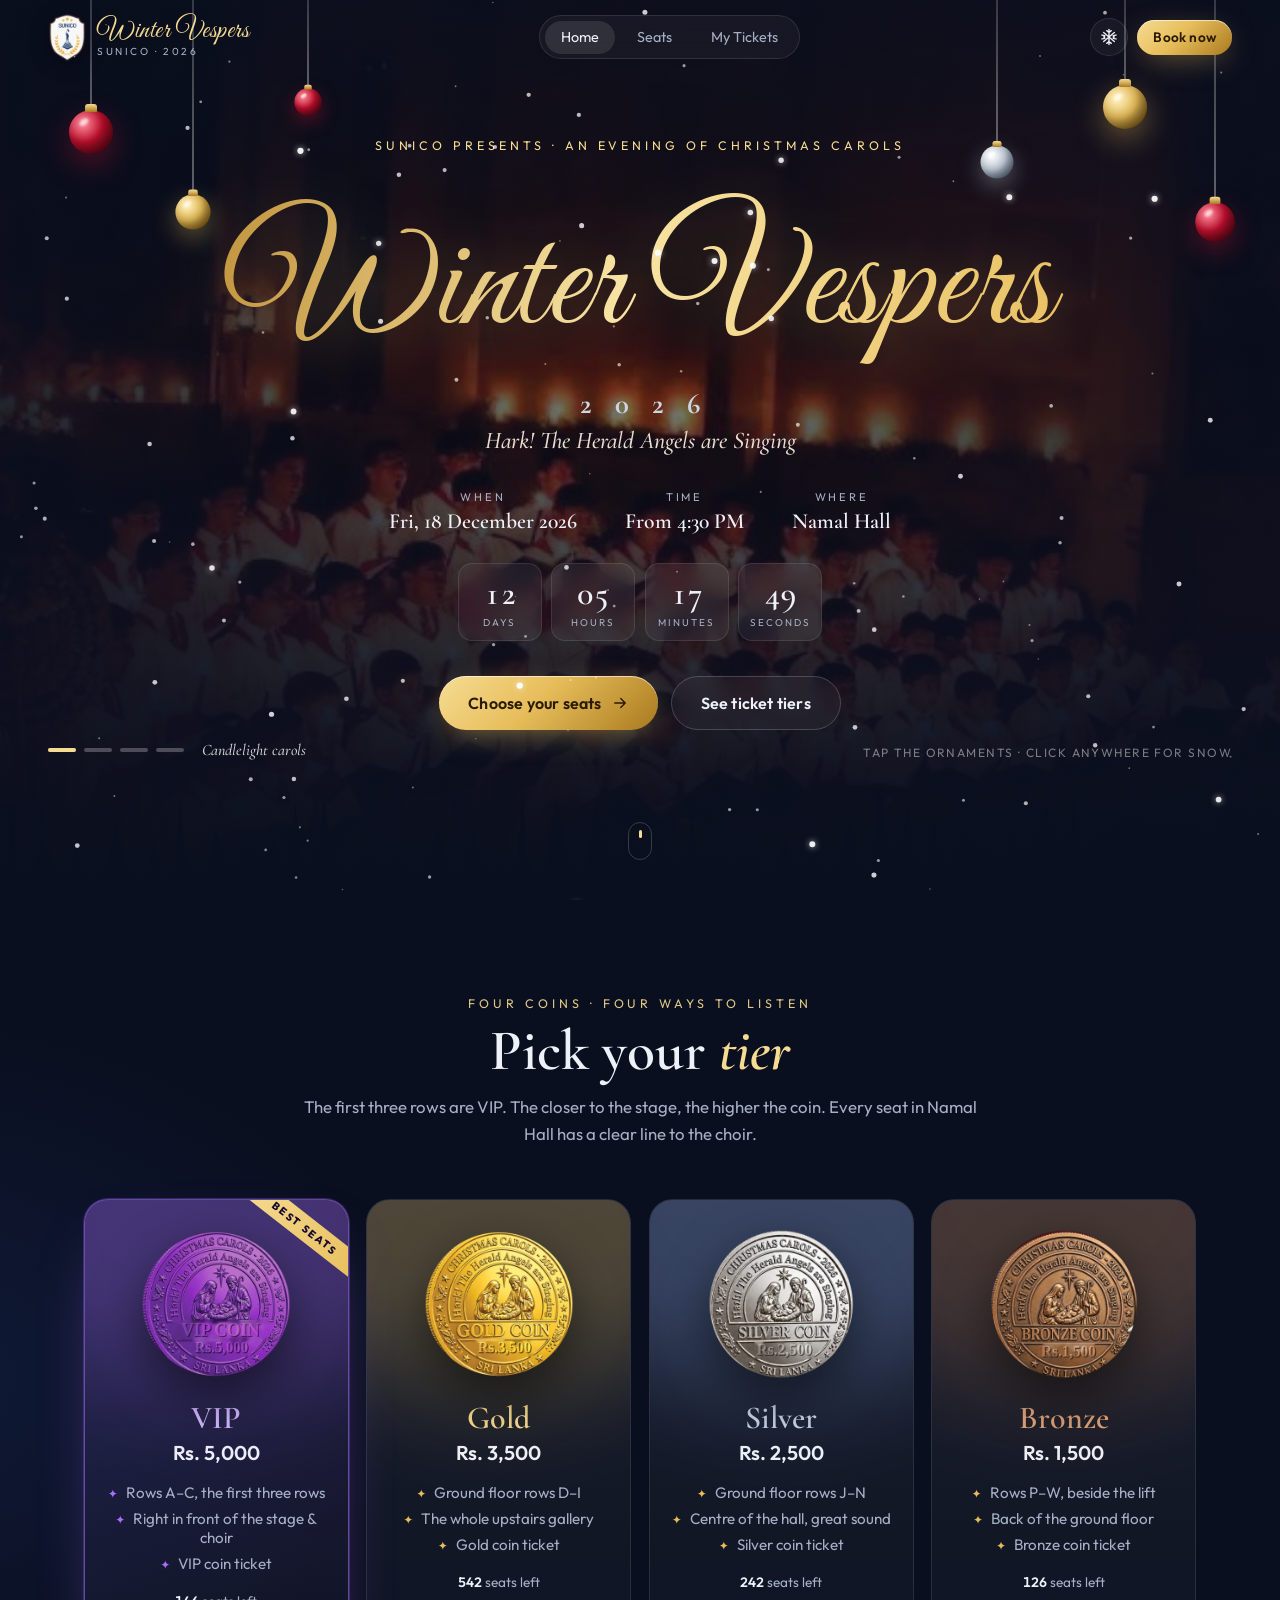
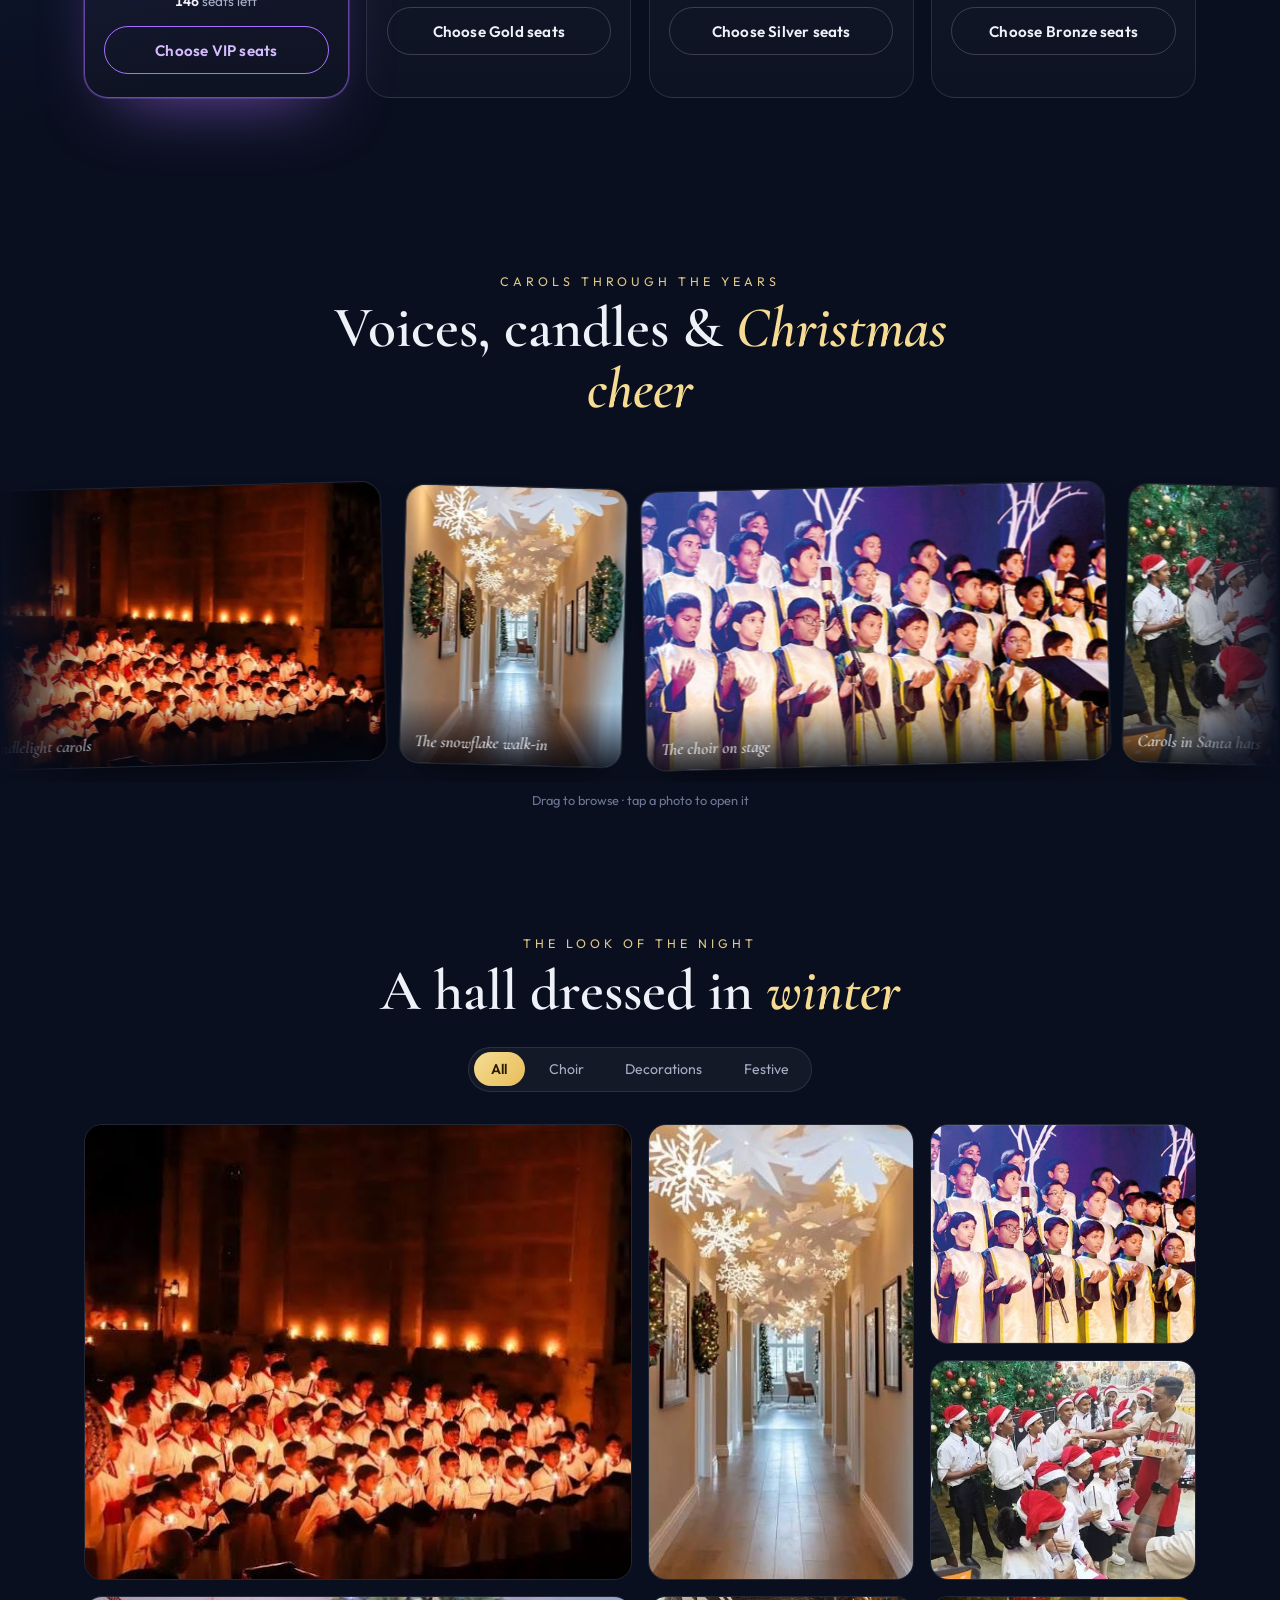
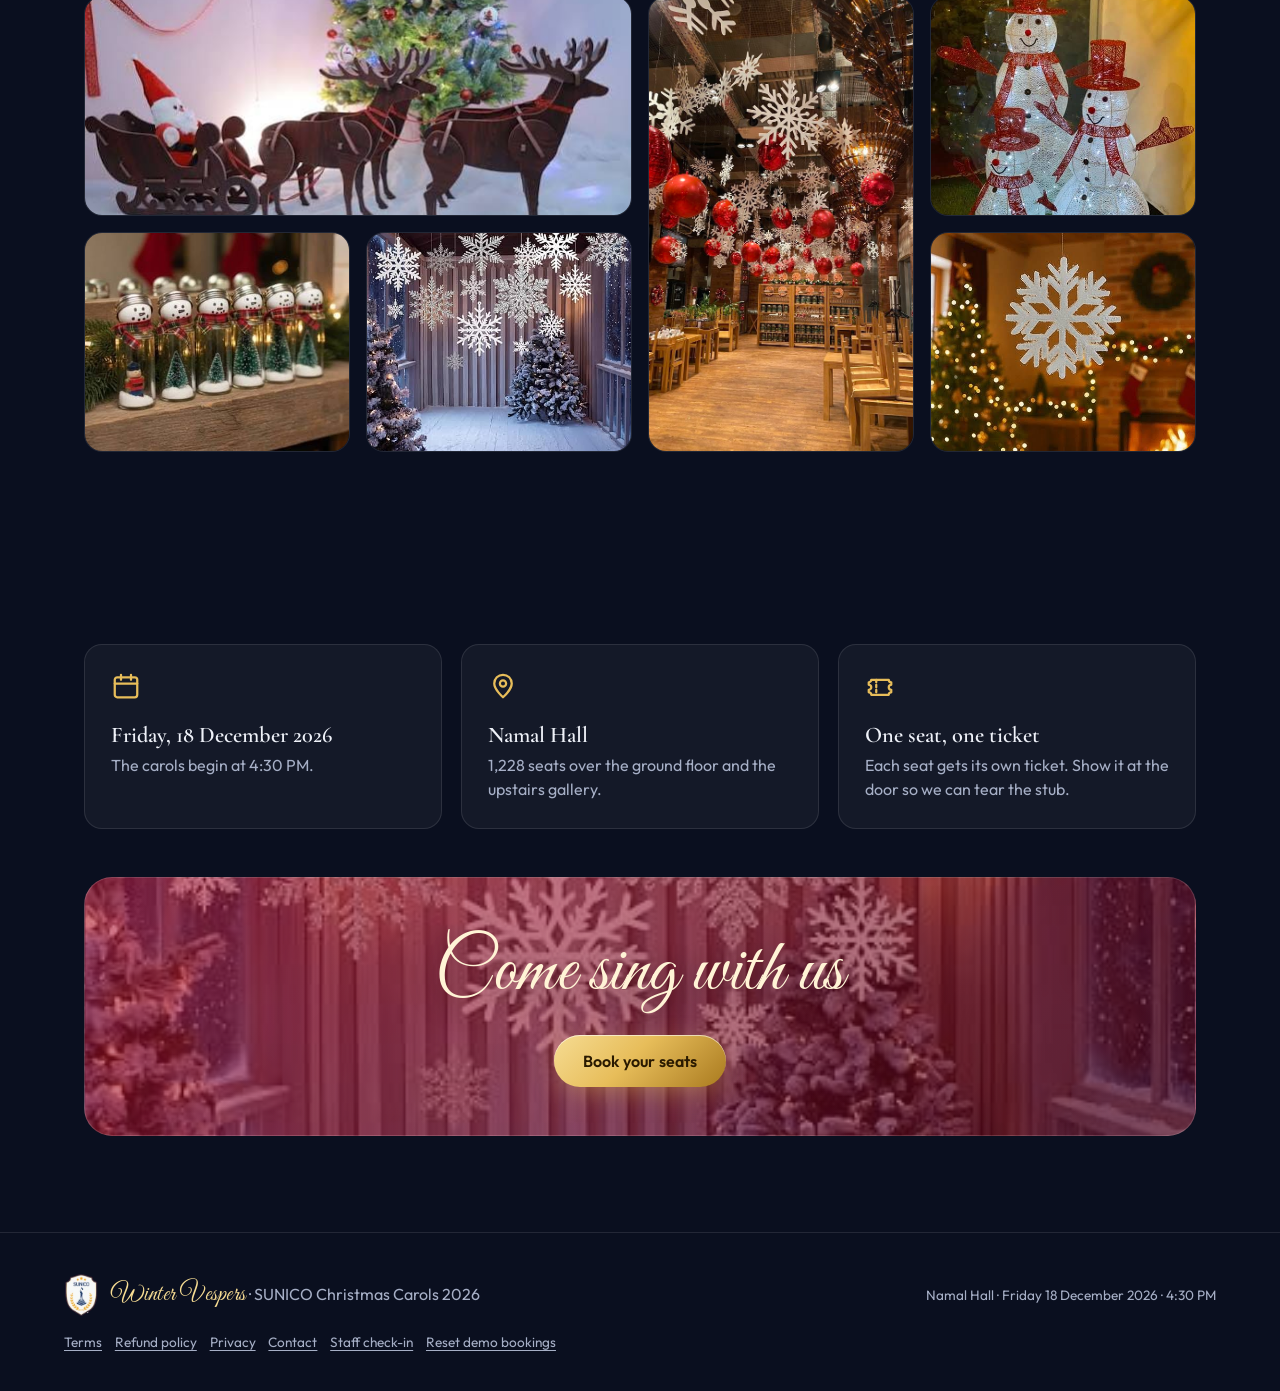
==== commit bbd4732a: "Simpler pay page" ====
--- a/index.html
+++ b/index.html
@@ -385,7 +385,7 @@
           <span class="step done">1 · Seats</span><i></i><span class="step done">2 · Details</span><i></i><span class="step on">3 · Pay</span><i></i><span class="step">4 · Tickets</span>
         </div>
         <h2>Pay by <em>bank transfer</em></h2>
-        <p class="lead" id="payLead">Your seats are reserved. Transfer the amount below to the school's account, then upload your slip.</p>
+        <p class="lead" id="payLead"></p>
       </div>
       <div class="pay-page" id="payPage"></div>
     </section>
--- a/css/style.css
+++ b/css/style.css
@@ -1406,3 +1406,48 @@
 .pay-safe>span{flex:1;min-width:0}
 .pay-page,.pay-grid,.pay-card,.pay-main,.pay-side{min-width:0}
 .pay-ref>div>b{word-break:break-all}
+
+/* =========================================================
+   PAY PAGE v2: one column, glanceable
+   ========================================================= */
+.px{max-width:540px;margin:0 auto;display:grid;gap:.9rem}
+.px-steps{display:grid;grid-template-columns:repeat(3,1fr);gap:.4rem}
+.px-steps span{display:flex;align-items:center;justify-content:center;gap:.45rem;padding:.55rem .4rem;border-radius:99px;font-size:.85rem;font-weight:600;color:var(--dim);background:rgba(255,255,255,.04);border:1px solid var(--line)}
+.px-steps i{font-style:normal;width:22px;height:22px;border-radius:50%;display:grid;place-items:center;font-size:.75rem;font-weight:800;background:var(--line-2);color:var(--text)}
+.px-steps .done{color:#7ee2a8;border-color:rgba(47,209,122,.4)}.px-steps .done i{background:#2fd17a;color:#062012}
+.px-steps .now{color:#1a1204;background:linear-gradient(135deg,#f6dc93,#e7bd5a);border-color:transparent}.px-steps .now i{background:#1a1204;color:#f6dc93}
+.px-card{padding:1rem;border-radius:20px;background:linear-gradient(180deg,rgba(255,255,255,.06),rgba(255,255,255,.025));border:1px solid var(--line-2);display:grid;gap:.5rem}
+.px-total{display:flex;align-items:center;gap:.8rem;padding:.3rem .3rem .7rem;border-bottom:1px solid var(--line)}
+.px-total small{display:none}
+.px-total b{flex:1;font-family:var(--f-serif);font-size:clamp(2.1rem,8vw,2.7rem);color:var(--gold-2);line-height:1}
+.px-row{display:flex;align-items:center;gap:.7rem;padding:.7rem .8rem;border-radius:14px;background:rgba(0,0,0,.25);border:1px solid var(--line)}
+.px-row>div{flex:1;min-width:0;display:grid;gap:.1rem}
+.px-row small{font-size:.7rem;letter-spacing:.12em;text-transform:uppercase;color:var(--muted);font-weight:700}
+.px-row b{font-size:1.05rem;word-break:break-word}
+.px-row .mono{letter-spacing:.06em;font-size:1.15rem}
+.px-hl{border-color:rgba(169,112,255,.6);background:rgba(169,112,255,.12)}
+.px-ref{color:#e5d4ff;font-size:1.3rem!important}
+.px-row .copy-chip,.px-total .copy-chip{flex:none;padding:.55rem .9rem;font-size:.85rem}
+.px-copyall{padding:.7rem;border-radius:14px;border:1px dashed var(--line-2);color:var(--muted);font-weight:600;font-size:.9rem}
+.px-copyall:hover,.px-copyall.copied{border-color:var(--gold);color:var(--gold-2)}
+.px-upload{display:flex;align-items:center;justify-content:center;gap:.6rem;padding:1.1rem;border-radius:18px;cursor:pointer;
+  background:linear-gradient(135deg,#f6dc93,#e7bd5a);color:#1a1204;font-size:1.1rem;box-shadow:0 12px 30px -12px rgba(231,189,90,.7);transition:transform .15s}
+.px-upload:active{transform:scale(.98)}
+.px-upload svg{width:24px;height:24px;fill:none;stroke:currentColor;stroke-width:2.4}
+.px-upload.ghost{background:none;border:1px solid var(--line-2);color:var(--text);box-shadow:none;font-size:.95rem;padding:.8rem}
+.px-upload.busy{opacity:.6;pointer-events:none}
+.px-hold{text-align:center;font-size:.88rem;color:var(--muted);display:flex;flex-wrap:wrap;gap:.3rem;justify-content:center;align-items:center}
+.px-later{justify-self:center;color:var(--muted);font-size:.9rem;text-decoration:underline;padding:.3rem}
+.px-ok{text-align:center;justify-items:center;border-color:rgba(47,209,122,.45);background:rgba(47,209,122,.07);gap:.6rem;padding:1.3rem}
+.px-ok h3{font-family:var(--f-serif);font-size:1.7rem}
+.px-ok p{color:var(--muted)}
+.px-big-tick{width:56px;height:56px;border-radius:50%;background:#2fd17a;display:grid;place-items:center;animation:pop .5s cubic-bezier(.2,1.6,.4,1)}
+.px-big-tick svg{width:32px;height:32px;fill:none;stroke:#062012;stroke-width:3}
+@keyframes pop{from{transform:scale(.3);opacity:0}}
+.px-help{border-radius:14px;border:1px solid var(--line);padding:.2rem .9rem}
+.px-help summary{cursor:pointer;padding:.6rem 0;color:var(--muted);font-weight:600;font-size:.9rem}
+.px-help ol{padding-left:1.2rem;display:grid;gap:.3rem;color:var(--muted);font-size:.88rem;margin-bottom:.6rem}
+.px-help p{font-size:.82rem;color:var(--dim);padding-bottom:.8rem}
+#view-pay .page-head{text-align:center}
+#view-pay .page-head .steps{display:none}
+#view-pay .page-head h2{font-size:clamp(1.8rem,6vw,2.6rem)}
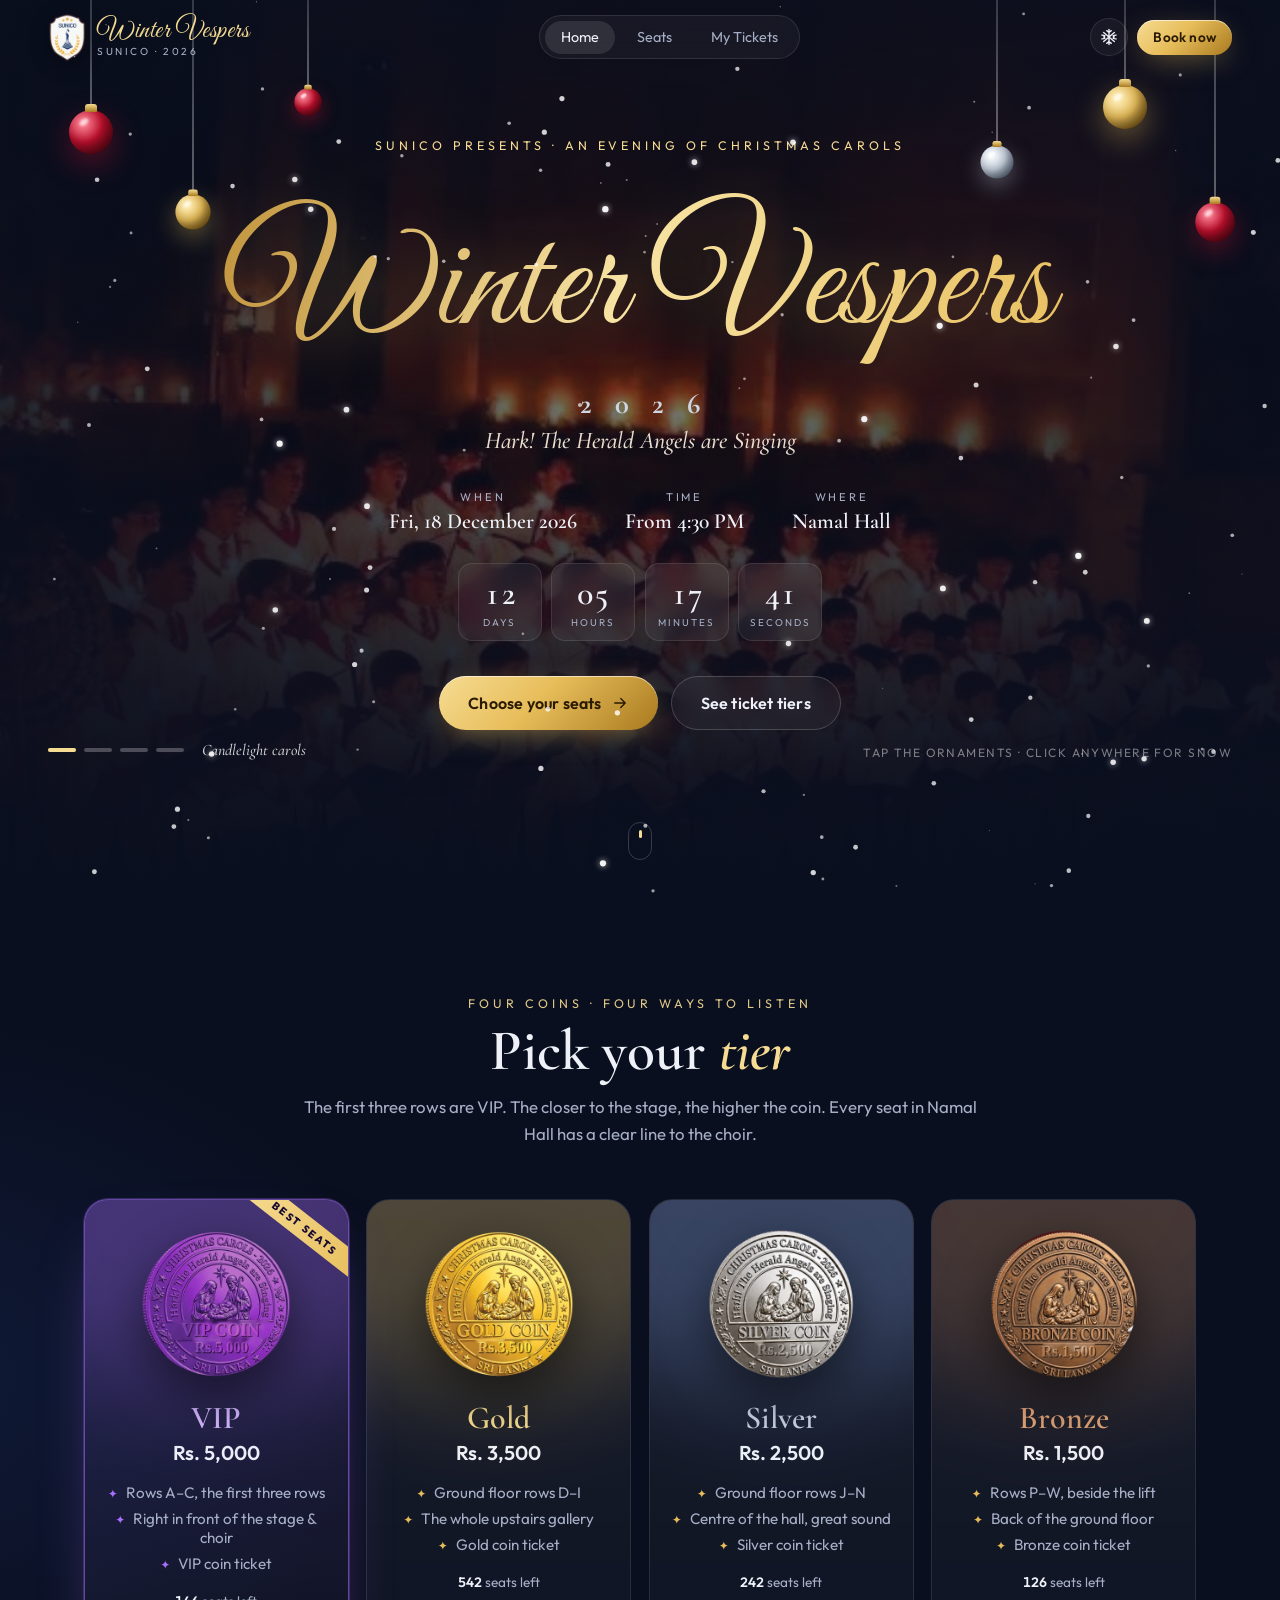
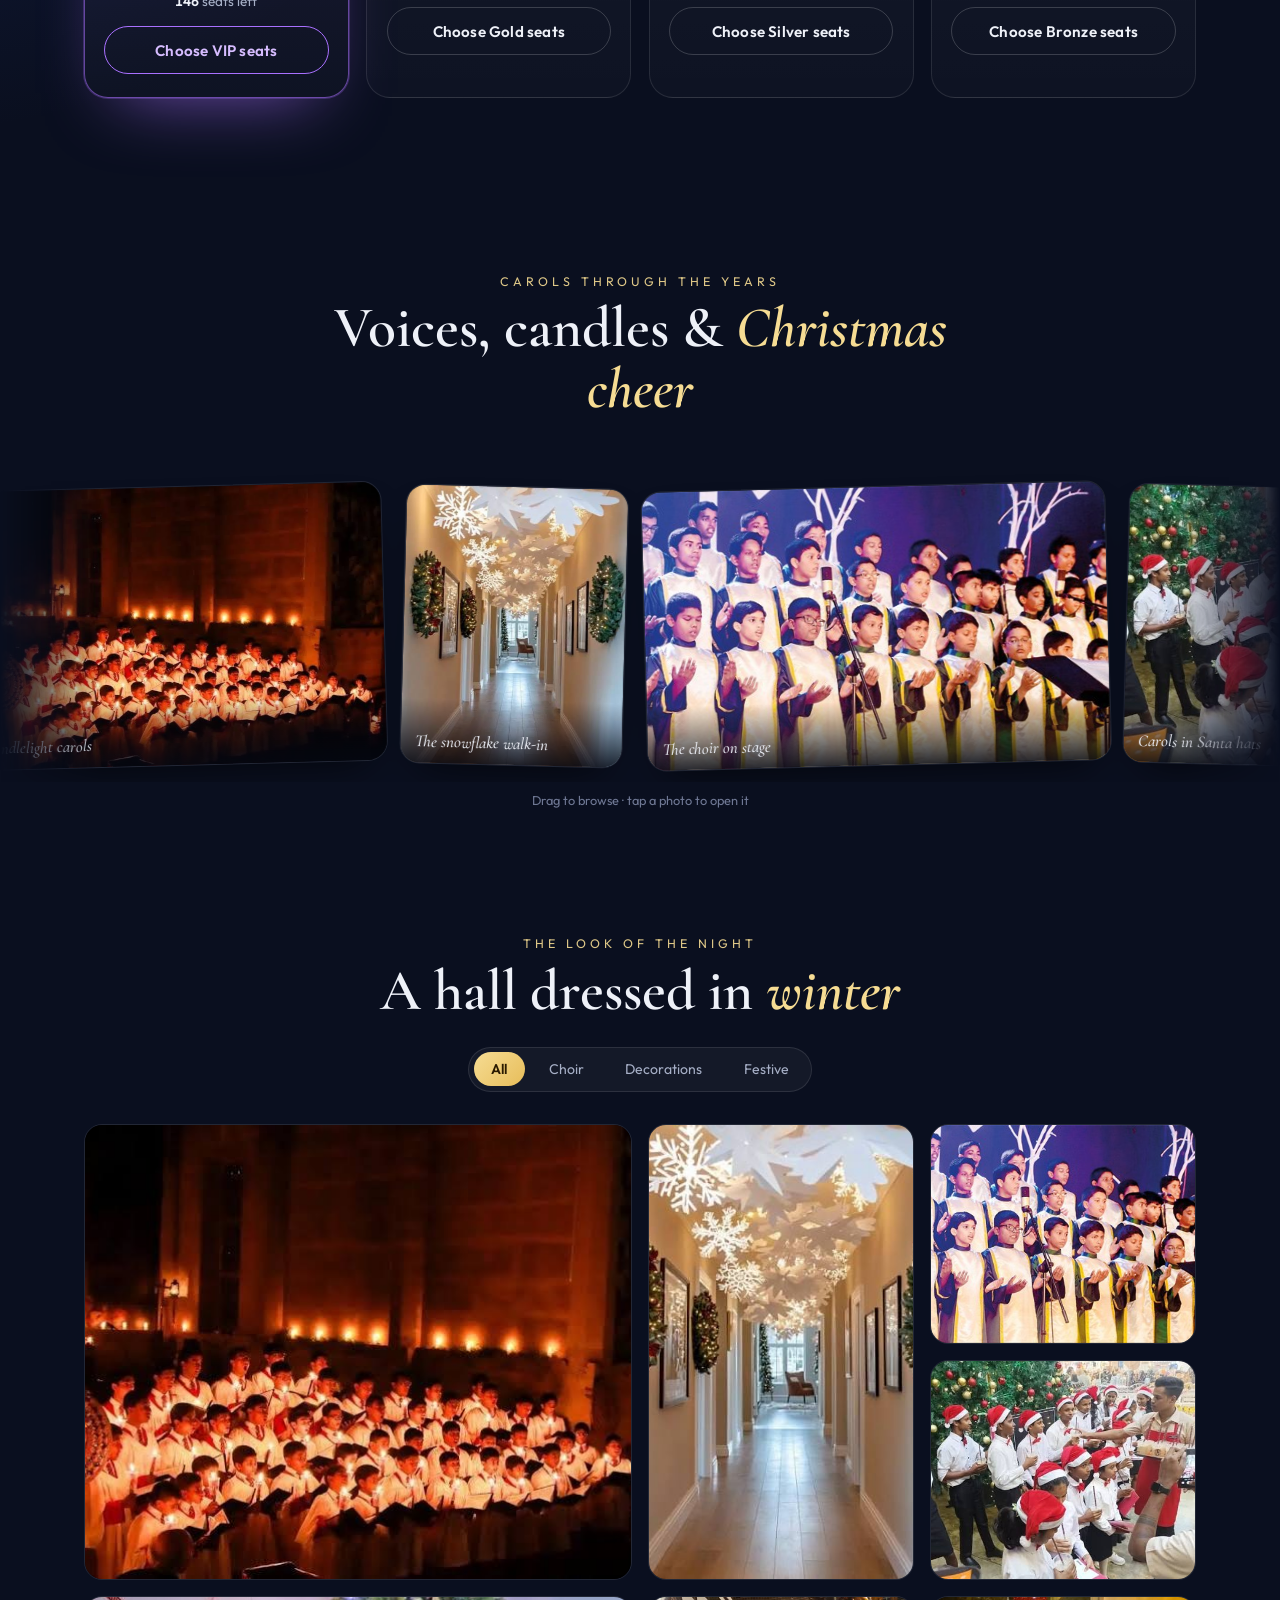
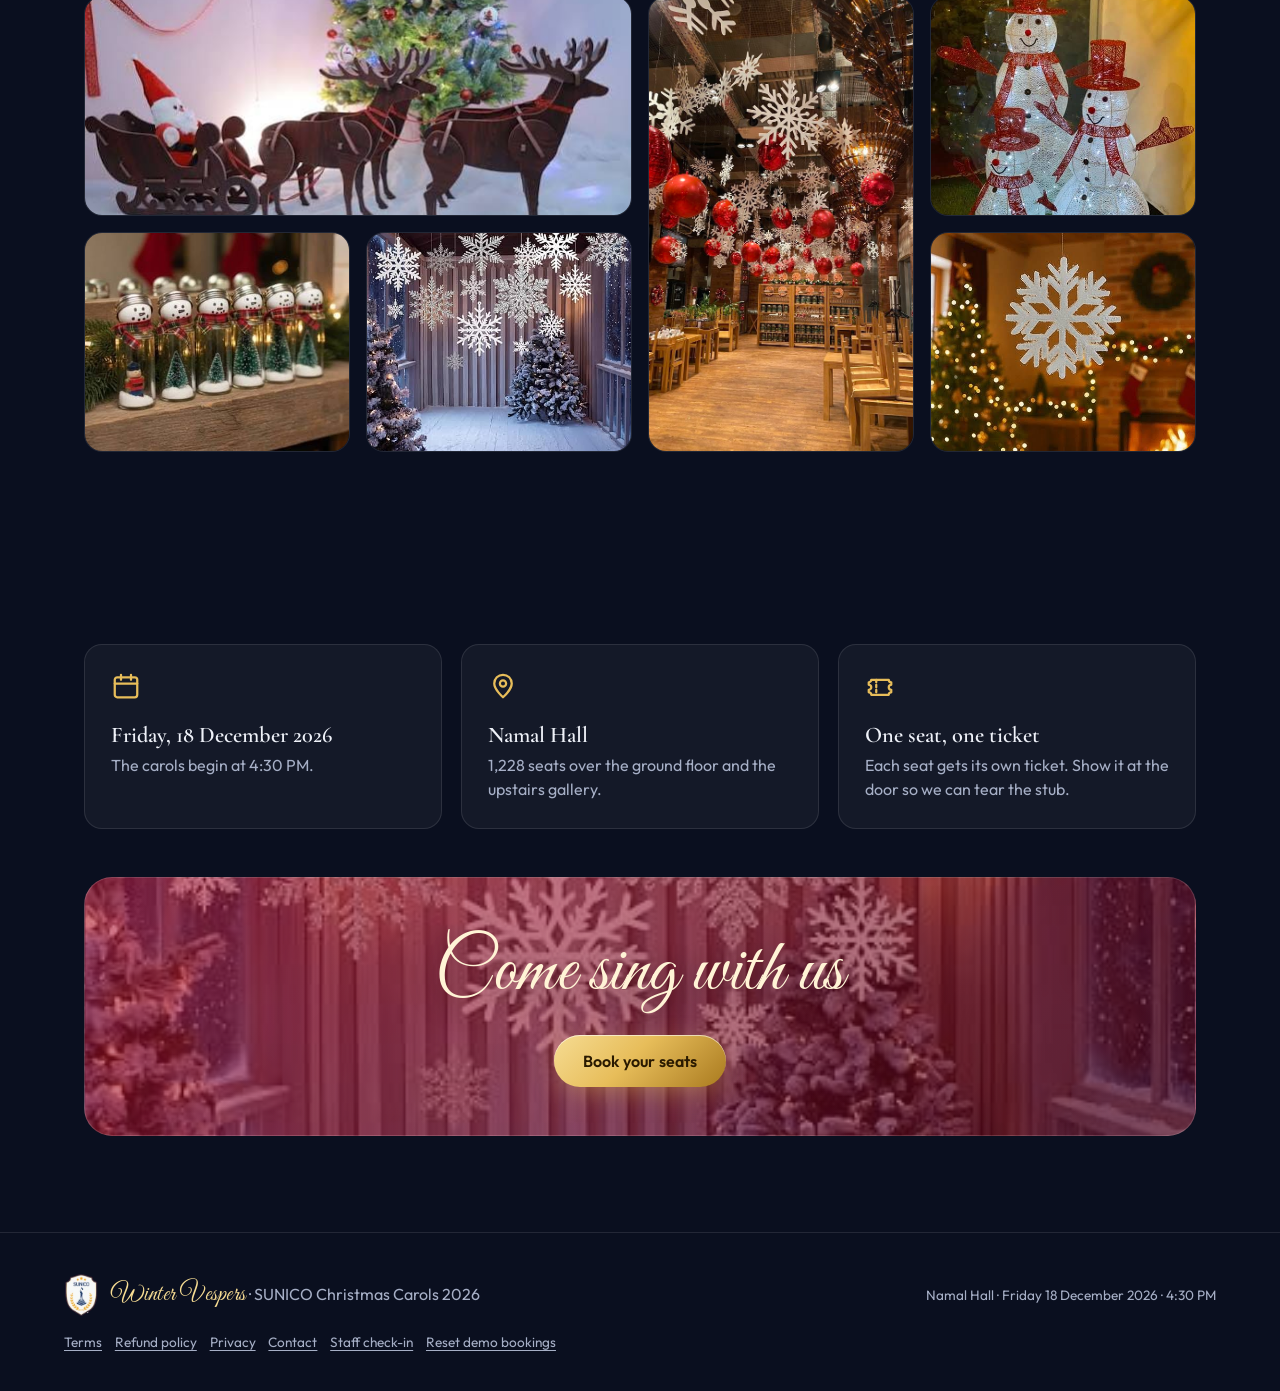
==== commit 86e08f3e: "Simpler staff desk" ====
--- a/index.html
+++ b/index.html
@@ -429,7 +429,7 @@
       <div class="page-head">
         <button class="back-btn" data-go="home" type="button"><svg viewBox="0 0 24 24"><path d="M15 6l-6 6 6 6"/></svg>Home</button>
         <p class="eyebrow">Staff only</p>
-        <h2>Bookings &amp; <em>door check-in</em></h2>
+        <h2>Staff <em>desk</em></h2>
       </div>
 
       <div class="admin-gate" id="adminGate">
@@ -444,61 +444,78 @@
       </div>
 
       <div class="admin" id="adminPanel" hidden>
-        <div class="stats" id="stats"></div>
-
-        <div class="tr-card" id="trCard" hidden>
-          <div class="tr-head">
-            <h3>Bank transfers to confirm <small id="trCount"></small></h3>
-            <div class="tr-filter" role="tablist">
-              <button class="on" data-tr="slip" type="button">Slip sent</button>
-              <button data-tr="noslip" type="button">No slip yet</button>
-            </div>
-          </div>
-          <p class="lead small">Open the school bank account (app or statement). Find a payment with this <b>exact amount</b> and <b>booking number</b> in the remarks, then press <b>Approve</b>. The tickets are emailed automatically. A slip photo alone is <b>not</b> proof: always check the bank.</p>
-          <div class="tr-list" id="trList"></div>
-        </div>
-
-        <div class="checkin">
-          <div class="ci-left">
-            <h3>Door check-in</h3>
-            <p class="lead small">Scan the QR on the ticket (or on the email), or type the ticket number (e.g. <span class="mono">WV-7K3QX9-C4</span>) or a booking number to see all its tickets.</p>
-            <form id="ciForm" class="ci-form">
-              <input id="ciInput" placeholder="Ticket or booking number" autocomplete="off" style="text-transform:uppercase" />
-              <button class="btn btn-gold" type="submit">Check in</button>
+        <div class="st-bar">
+          <div class="st-sum" id="stSum"></div>
+          <button class="btn btn-ghost btn-sm" id="lockBtn" type="button"><svg viewBox="0 0 24 24"><rect x="5" y="11" width="14" height="10" rx="2"/><path d="M8 11V7a4 4 0 018 0v4"/></svg>Lock</button>
+        </div>
+
+        <nav class="st-tabs" id="stTabs">
+          <button data-st="approve" type="button"><span class="st-ic"><svg viewBox="0 0 24 24"><path d="M3 10l9-6 9 6M5 10v8M9 10v8M15 10v8M19 10v8M3 20h18"/></svg></span><b>Approve payments</b><i class="st-badge" id="stApproveN"></i></button>
+          <button data-st="scan" type="button"><span class="st-ic"><svg viewBox="0 0 24 24"><path d="M4 8V5a1 1 0 011-1h3M16 4h3a1 1 0 011 1v3M20 16v3a1 1 0 01-1 1h-3M8 20H5a1 1 0 01-1-1v-3M7 12h10"/></svg></span><b>Scan tickets</b><i class="st-sub" id="stScanN"></i></button>
+          <button data-st="cash" type="button"><span class="st-ic"><svg viewBox="0 0 24 24"><rect x="3" y="6" width="18" height="12" rx="2"/><circle cx="12" cy="12" r="2.5"/></svg></span><b>Office sale</b><i class="st-sub">Cash</i></button>
+          <button data-st="list" type="button"><span class="st-ic"><svg viewBox="0 0 24 24"><path d="M8 6h12M8 12h12M8 18h12M4 6h.01M4 12h.01M4 18h.01"/></svg></span><b>All bookings</b><i class="st-sub" id="stListN"></i></button>
+        </nav>
+
+        <!-- 1. APPROVE -->
+        <section class="st-pane" data-pane="approve">
+          <div class="tr-card" id="trCard">
+            <div class="tr-head">
+              <div class="tr-filter" role="tablist">
+                <button class="on" data-tr="slip" type="button">Slip sent</button>
+                <button data-tr="noslip" type="button">No slip yet</button>
+              </div>
+            </div>
+            <p class="st-tip">Check the <b>school bank app</b> for the <b>amount</b> + <b>booking number</b>, then press Approve.</p>
+            <div class="tr-list" id="trList"></div>
+          </div>
+        </section>
+
+        <!-- 2. SCAN -->
+        <section class="st-pane" data-pane="scan">
+          <div class="checkin">
+            <div class="ci-left">
+              <button class="st-big" id="scanBtn" type="button"><svg viewBox="0 0 24 24"><path d="M4 8V5a1 1 0 011-1h3M16 4h3a1 1 0 011 1v3M20 16v3a1 1 0 01-1 1h-3M8 20H5a1 1 0 01-1-1v-3M7 12h10"/></svg><span>Scan QR code</span></button>
+              <div class="ci-cam" id="ciCam" hidden><video id="ciVideo" playsinline muted></video><span class="ci-frame"></span></div>
+              <p class="st-or">or type the number</p>
+              <form id="ciForm" class="ci-form">
+                <input id="ciInput" placeholder="WV-XXXXXX" autocomplete="off" style="text-transform:uppercase" />
+                <button class="btn btn-gold" type="submit">Find</button>
+              </form>
+            </div>
+            <div class="ci-result" id="ciResult" hidden></div>
+          </div>
+        </section>
+
+        <!-- 3. OFFICE SALE -->
+        <section class="st-pane" data-pane="cash">
+          <div class="cash-card">
+            <p class="st-tip">Sold a ticket at the school office? Enter it here so the seat can't be sold online.</p>
+            <form id="cashForm" class="cash-form" autocomplete="off">
+              <label class="field"><span>Seats</span><input name="seats" required placeholder="e.g. C4, C5" style="text-transform:uppercase" /></label>
+              <label class="field"><span>Buyer name</span><input name="name" placeholder="optional" /></label>
+              <label class="field"><span>Mobile</span><input name="phone" type="tel" placeholder="optional · gets the ticket link by SMS" /></label>
+              <label class="field"><span>Email</span><input name="email" type="email" placeholder="optional" /></label>
+              <button class="btn btn-gold btn-block" type="submit">Mark as sold</button>
             </form>
-            <button class="btn btn-ghost btn-block" id="scanBtn" type="button">Scan QR with camera</button>
-            <div class="ci-cam" id="ciCam" hidden><video id="ciVideo" playsinline muted></video><span class="ci-frame"></span></div>
-          </div>
-          <div class="ci-result" id="ciResult" hidden></div>
-        </div>
-
-        <div class="cash-card">
-          <h3>Record an office (cash) sale</h3>
-          <p class="lead small">Seats sold at the school office must be recorded here, so nobody can buy them online.</p>
-          <form id="cashForm" class="cash-form" autocomplete="off">
-            <label class="field"><span>Seats</span><input name="seats" required placeholder="e.g. C4, C5" style="text-transform:uppercase" /></label>
-            <label class="field"><span>Buyer name</span><input name="name" placeholder="optional" /></label>
-            <label class="field"><span>Phone</span><input name="phone" type="tel" placeholder="optional" /></label>
-            <label class="field"><span>Email</span><input name="email" type="email" placeholder="optional · sends the tickets" /></label>
-            <button class="btn btn-gold" type="submit">Mark as sold</button>
-          </form>
-        </div>
-
-        <div class="bk-table-card">
-          <div class="bk-tools">
-            <h3>All bookings <small id="bkCount"></small></h3>
-            <input id="bkSearch" placeholder="Search name, phone, booking no. or seat" />
-            <button class="btn btn-ghost btn-sm" id="csvBtn">Export CSV</button>
-            <button class="btn btn-ghost btn-sm" id="lockBtn">Lock</button>
-          </div>
-          <div class="table-wrap">
-            <table>
-              <thead><tr><th>Booking</th><th>Name</th><th>Contact</th><th>Seats</th><th>Amount</th><th>Payment</th><th>In</th><th>Booked</th></tr></thead>
-              <tbody id="bkBody"></tbody>
-            </table>
-          </div>
-
-        </div>
+          </div>
+        </section>
+
+        <!-- 4. ALL BOOKINGS -->
+        <section class="st-pane" data-pane="list">
+          <div class="stats" id="stats"></div>
+          <div class="bk-table-card">
+            <div class="bk-tools">
+              <input id="bkSearch" placeholder="Search name, phone, booking no. or seat" />
+              <button class="btn btn-gold btn-sm" id="csvBtn" type="button">Download Excel (CSV)</button>
+            </div>
+            <div class="table-wrap">
+              <table>
+                <thead><tr><th>Booking</th><th>Name</th><th>Contact</th><th>Seats</th><th>Amount</th><th>Payment</th><th>In</th><th>Booked</th></tr></thead>
+                <tbody id="bkBody"></tbody>
+              </table>
+            </div>
+          </div>
+        </section>
       </div>
     </section>
   </main>
--- a/css/style.css
+++ b/css/style.css
@@ -1451,3 +1451,95 @@
 #view-pay .page-head{text-align:center}
 #view-pay .page-head .steps{display:none}
 #view-pay .page-head h2{font-size:clamp(1.8rem,6vw,2.6rem)}
+/* pay page v3: bank account first */
+#view-pay .page-head{padding-top:1rem;padding-bottom:.6rem}
+#view-pay .page-head h2{font-size:clamp(1.6rem,5vw,2.2rem);margin:.4rem 0 .2rem}
+#view-pay .page-head .lead{font-size:.95rem}
+.px-bank{gap:.6rem;border:2px solid var(--gold);background:linear-gradient(160deg,rgba(231,189,90,.16),rgba(231,189,90,.04));box-shadow:0 18px 40px -22px rgba(231,189,90,.6)}
+.px-bank-top{display:flex;align-items:center;gap:.5rem;font-weight:700;color:var(--gold-2);font-size:1rem}
+.px-bank-top svg{width:22px;height:22px;fill:none;stroke:currentColor;stroke-width:1.8}
+.px-acc,.px-name{display:grid;grid-template-columns:1fr auto;align-items:center;gap:.1rem .7rem;padding:.7rem .85rem;border-radius:14px;background:rgba(0,0,0,.28)}
+.px-acc small,.px-name small,.px-mini small{grid-column:1;font-size:.68rem;letter-spacing:.12em;text-transform:uppercase;color:var(--muted);font-weight:700}
+.px-acc b{grid-column:1;font-size:clamp(1.45rem,6.5vw,1.9rem);letter-spacing:.08em;color:#fff}
+.px-name b{grid-column:1;font-size:1rem;line-height:1.3}
+.px-acc .copy-chip,.px-name .copy-chip{grid-column:2;grid-row:1/span 2}
+.px-pair{display:grid;grid-template-columns:1fr 1fr;gap:.6rem}
+.px-mini{display:grid;gap:.2rem;padding:.75rem .85rem;border-radius:16px;background:rgba(255,255,255,.05);border:1px solid var(--line-2)}
+.px-mini b{font-size:1.25rem;color:var(--gold-2)}
+.px-mini.px-hl b{color:#e5d4ff;letter-spacing:.05em}
+.px-mini .copy-chip{justify-self:start;margin-top:.2rem}
+@media (max-width:380px){.px-pair{grid-template-columns:1fr}}
+/* verifying state */
+.px-verify{position:relative;width:72px;height:72px;display:grid;place-items:center}
+.px-verify svg{width:34px;height:34px;fill:none;stroke:#2fd17a;stroke-width:2}
+.px-ring{position:absolute;inset:0;border-radius:50%;border:3px solid rgba(47,209,122,.2);border-top-color:#2fd17a;animation:spin 1.1s linear infinite}
+@keyframes spin{to{transform:rotate(360deg)}}
+.px-dots i{font-style:normal;animation:dot 1.4s infinite;opacity:0}
+.px-dots i:nth-child(2){animation-delay:.2s}.px-dots i:nth-child(3){animation-delay:.4s}
+@keyframes dot{40%{opacity:1}80%,100%{opacity:0}}
+.px-eta{font-size:.8rem;color:var(--dim);padding:.3rem .8rem;border-radius:99px;background:rgba(255,255,255,.05)}
+
+/* =========================================================
+   STAFF DESK: 4 big buttons, one job at a time
+   ========================================================= */
+#view-admin .page-head{padding-bottom:.8rem}
+.admin{max-width:1100px;margin:0 auto;gap:1rem}
+.st-bar{display:flex;align-items:center;gap:.8rem}
+.st-sum{flex:1;display:flex;flex-wrap:wrap;gap:.4rem 1.2rem;font-size:.92rem;color:var(--muted)}
+.st-sum b{color:var(--text);font-size:1.1rem}
+.st-bar .btn svg{width:16px;height:16px;fill:none;stroke:currentColor;stroke-width:2;margin-right:.3rem;vertical-align:-3px}
+.st-tabs{display:grid;grid-template-columns:repeat(4,1fr);gap:.7rem}
+.st-tabs button{position:relative;display:grid;justify-items:center;gap:.35rem;padding:1.1rem .6rem;border-radius:20px;border:1.5px solid var(--line-2);
+  background:linear-gradient(180deg,rgba(255,255,255,.06),rgba(255,255,255,.02));color:var(--text);text-align:center;transition:.2s}
+.st-tabs button:hover{border-color:var(--gold)}
+.st-tabs button.on{border-color:var(--gold);background:linear-gradient(160deg,rgba(231,189,90,.22),rgba(231,189,90,.06));box-shadow:0 12px 30px -16px rgba(231,189,90,.7)}
+.st-ic{width:48px;height:48px;border-radius:14px;display:grid;place-items:center;background:rgba(231,189,90,.14);color:var(--gold-2)}
+.st-ic svg{width:26px;height:26px;fill:none;stroke:currentColor;stroke-width:1.9;stroke-linecap:round;stroke-linejoin:round}
+.st-tabs b{font-size:1rem}
+.st-sub{font-style:normal;font-size:.78rem;color:var(--muted)}
+.st-badge{position:absolute;top:.6rem;right:.7rem;font-style:normal;min-width:26px;height:26px;padding:0 .45rem;border-radius:99px;display:grid;place-items:center;
+  background:#e8203f;color:#fff;font-weight:800;font-size:.85rem;animation:nowPulse 1.8s infinite}
+.st-badge:empty{display:none}
+.st-pane[hidden]{display:none!important}
+.st-tip{font-size:.92rem;color:var(--muted);margin-bottom:.8rem}
+.st-tip b{color:var(--text)}
+.tr-card{border-color:var(--line-2)}
+.tr-head{justify-content:flex-start}
+.tr-row{padding:1rem 1.1rem}
+.tr-actions .btn{padding:.75rem 1.1rem}
+.tr-ok{background:#2fd17a;color:#062012;font-weight:800;border:0}
+.tr-ok:hover{filter:brightness(1.08)}
+.tr-reject{padding:.75rem .95rem!important}
+.checkin{grid-template-columns:1fr 1fr}
+.st-big{width:100%;display:flex;align-items:center;justify-content:center;gap:.7rem;padding:1.4rem;border-radius:20px;font-size:1.2rem;font-weight:800;
+  background:linear-gradient(135deg,#f6dc93,#e7bd5a);color:#1a1204;box-shadow:0 14px 34px -14px rgba(231,189,90,.7)}
+.st-big svg{width:30px;height:30px;fill:none;stroke:currentColor;stroke-width:2.2}
+.st-big.on{background:#c8102e;color:#fff}
+.st-or{text-align:center;color:var(--dim);font-size:.85rem;margin:.9rem 0 .5rem}
+.ci-left{display:grid;gap:.2rem;align-content:start}
+.cash-card{max-width:560px}
+.cash-form{grid-template-columns:1fr}
+.bk-tools input{flex:1}
+@media (max-width:860px){
+  .st-tabs{grid-template-columns:1fr 1fr}
+  .checkin{grid-template-columns:1fr}
+}
+@media (max-width:560px){
+  .st-tabs button{padding:.9rem .4rem}
+  .st-ic{width:40px;height:40px}.st-ic svg{width:22px;height:22px}
+  .st-tabs b{font-size:.9rem}
+  .tr-actions{display:grid;grid-template-columns:1fr 1fr auto}
+  .tr-actions .btn:only-of-type{grid-column:1/-1}
+}
+@media (max-width:560px){
+  .st-tabs{gap:.5rem}
+  .st-tabs button{grid-template-columns:auto 1fr;justify-items:start;text-align:left;gap:0 .55rem;padding:.7rem .7rem;border-radius:16px}
+  .st-tabs .st-ic{grid-row:span 2;width:36px;height:36px;border-radius:11px}
+  .st-tabs .st-ic svg{width:20px;height:20px}
+  .st-tabs b{font-size:.86rem;line-height:1.15;align-self:end}
+  .st-sub{align-self:start;font-size:.72rem}
+  .st-badge{top:.4rem;right:.45rem;min-width:22px;height:22px;font-size:.75rem}
+  .st-bar{align-items:flex-start}
+  .st-sum{font-size:.85rem}.st-sum b{font-size:1rem}
+  #view-admin .page-head h2{font-size:2rem}
+}
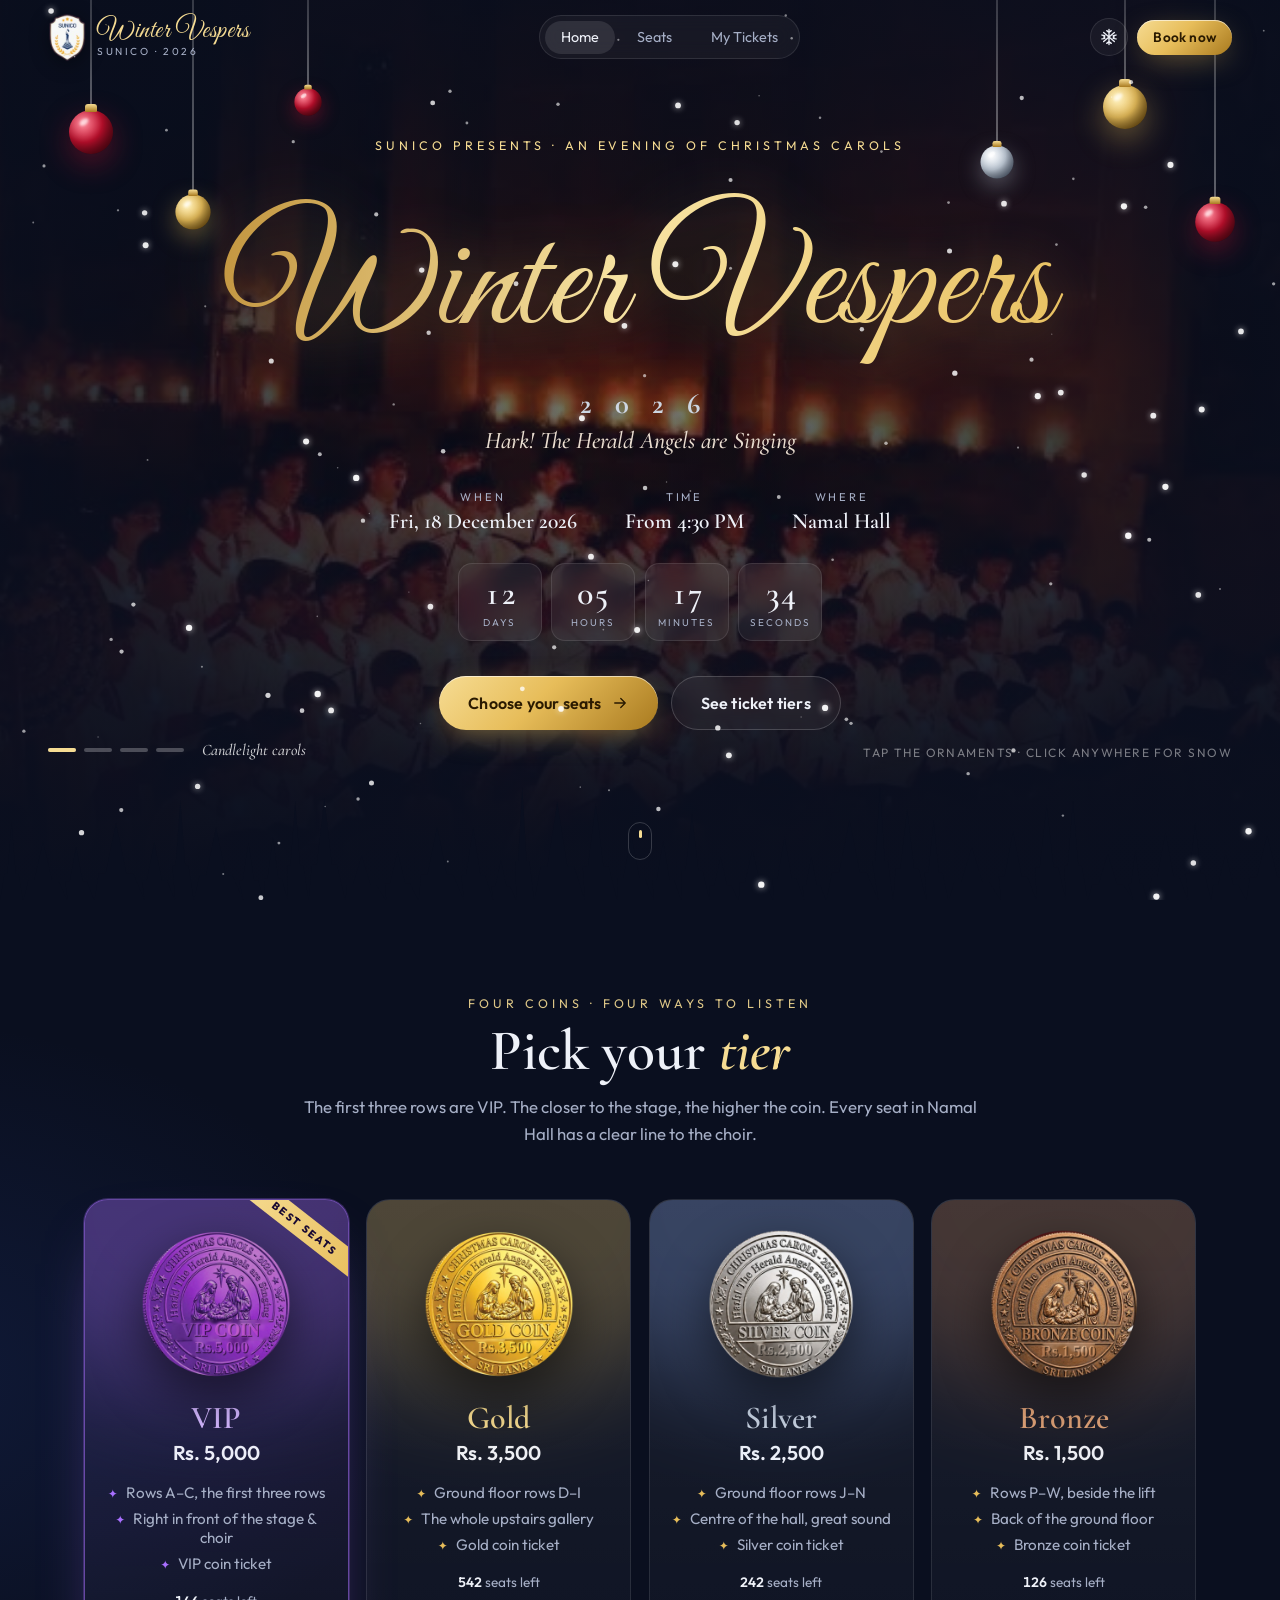
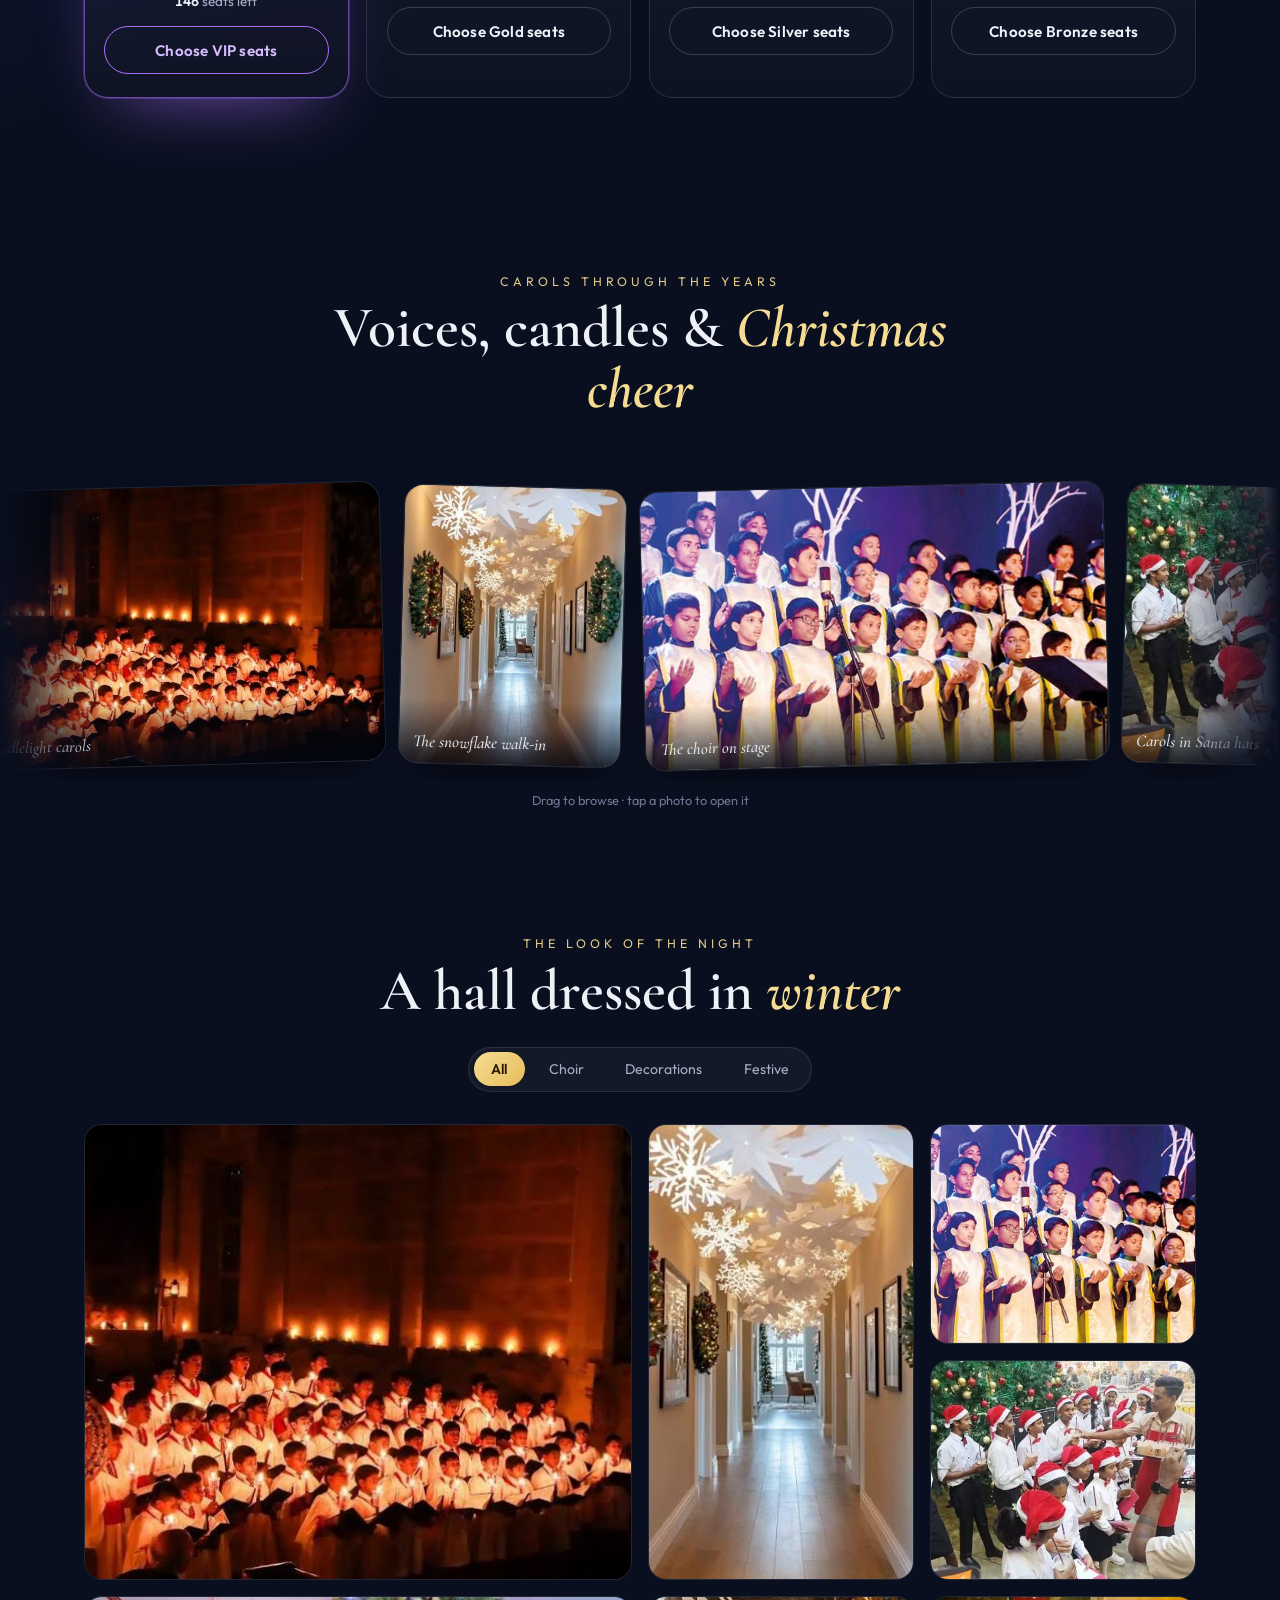
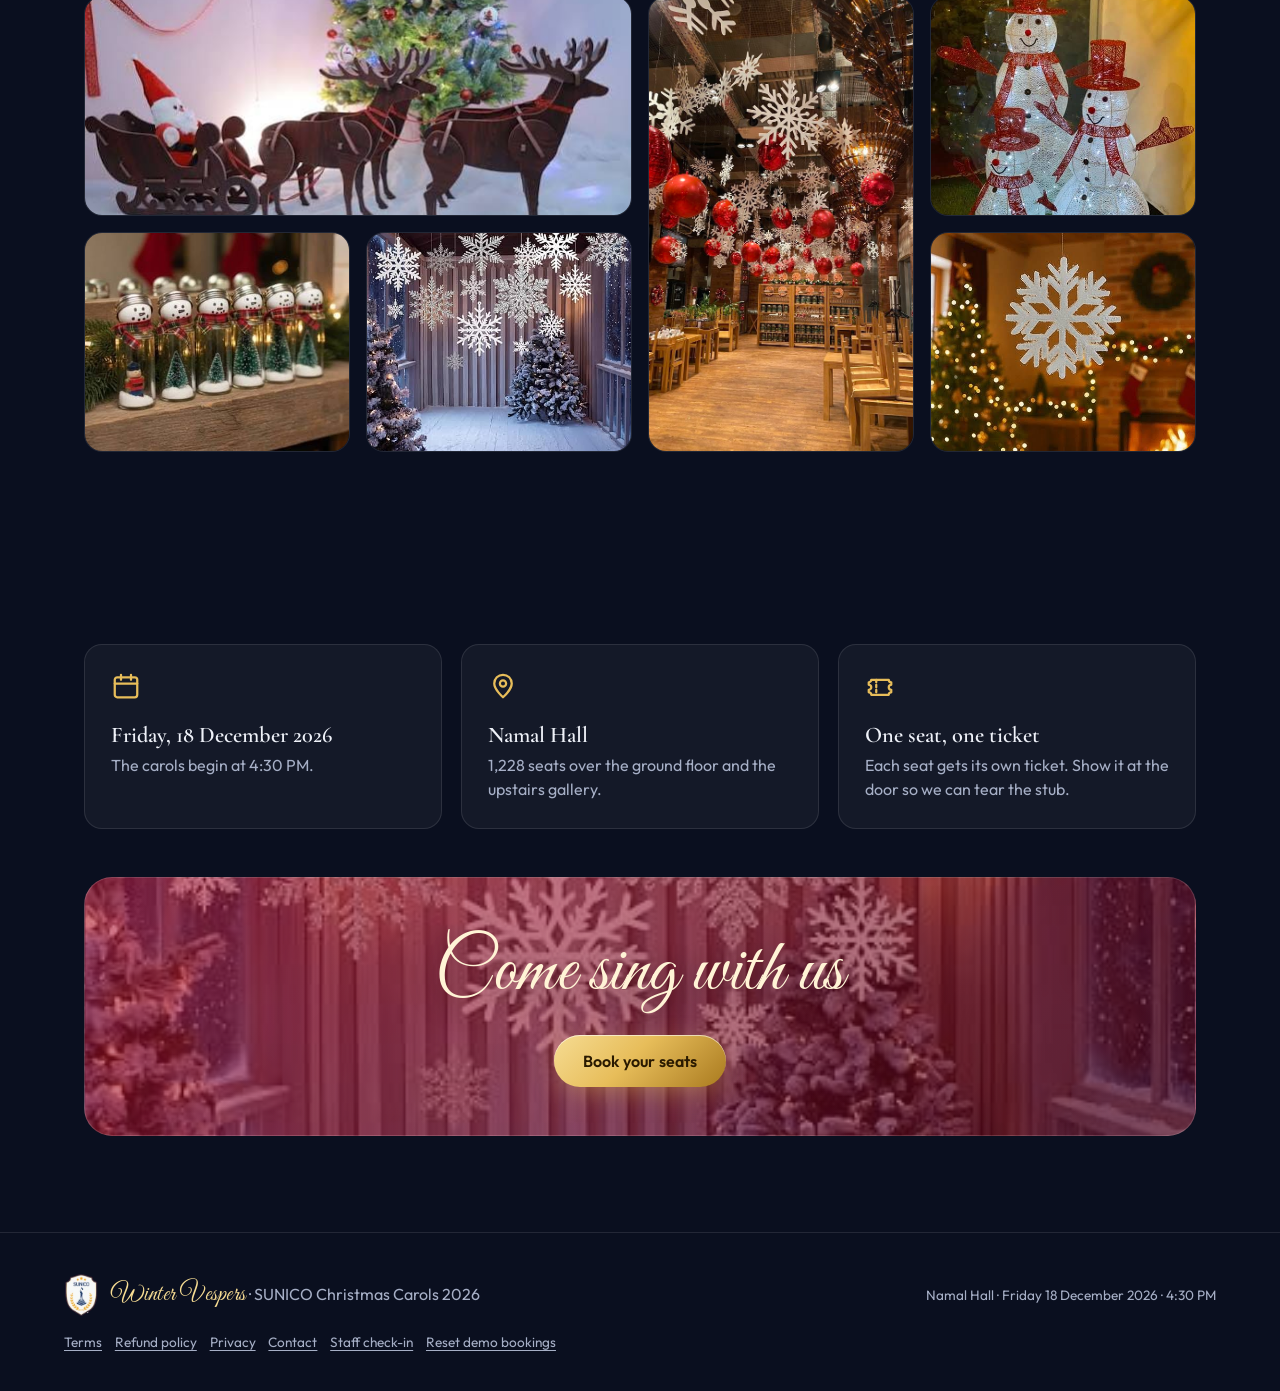
==== commit 39f74072: "SMS only, email optional" ====
--- a/index.html
+++ b/index.html
@@ -323,7 +323,7 @@
           <span class="step done">1 · Seats</span><i></i><span class="step on">2 · Details</span><i></i><span class="step">3 · Pay</span><i></i><span class="step">4 · Tickets</span>
         </div>
         <h2>Checkout</h2>
-        <p class="lead">Your tickets will be issued in this name. We'll email them to you once your payment is confirmed.</p>
+        <p class="lead">Your tickets will be issued in this name. We'll SMS your tickets to this mobile once your payment is confirmed.</p>
       </div>
 
       <div class="checkout-layout">
@@ -334,9 +334,9 @@
               <label class="field"><span>First name</span><input name="first" required autocomplete="given-name" /></label>
               <label class="field"><span>Last name</span><input name="last" required autocomplete="family-name" /></label>
             </div>
-            <label class="field"><span>Email</span><input name="email" type="email" required autocomplete="email" /></label>
+            <label class="field"><span>Mobile number <small>(tickets are sent here by SMS)</small></span><input name="phone" type="tel" required placeholder="07X XXX XXXX" autocomplete="tel" inputmode="tel" /></label>
             <div class="row2">
-              <label class="field"><span>Phone</span><input name="phone" type="tel" required placeholder="07X XXX XXXX" autocomplete="tel" /></label>
+              <label class="field"><span>Email <small>(optional)</small></span><input name="email" type="email" autocomplete="email" /></label>
               <label class="field"><span>Joining as</span>
                 <select name="role">
                   <option>Parent / Guardian</option><option>Student</option><option>Old student</option><option>Staff</option><option>Guest</option>
--- a/css/style.css
+++ b/css/style.css
@@ -1543,3 +1543,61 @@
   .st-sum{font-size:.85rem}.st-sum b{font-size:1rem}
   #view-admin .page-head h2{font-size:2rem}
 }
+
+/* All bookings: bigger, clearer */
+[data-pane=list] .stats>div{padding:1.1rem 1.2rem}
+[data-pane=list] .stats small{font-size:.78rem;letter-spacing:.1em;color:#c3c9de}
+[data-pane=list] .stats b{font-size:1.9rem}
+[data-pane=list] .bk-table-card{padding:1.2rem}
+[data-pane=list] .bk-tools input{font-size:1rem;padding:.9rem 1rem}
+[data-pane=list] table{font-size:1rem;border-collapse:separate;border-spacing:0}
+[data-pane=list] thead th{font-size:.8rem;letter-spacing:.08em;color:#c3c9de;padding:.9rem 1rem;background:rgba(255,255,255,.05)}
+[data-pane=list] tbody td{padding:1.05rem 1rem;vertical-align:middle;border-top:1px solid var(--line);line-height:1.45}
+[data-pane=list] tbody tr:nth-child(even) td{background:rgba(255,255,255,.025)}
+[data-pane=list] tbody tr:hover td{background:rgba(231,189,90,.07)}
+[data-pane=list] td small{display:block;font-size:.85rem;color:#aab2ca;margin-top:.15rem}
+[data-pane=list] .c-ref{font-size:1.05rem;font-weight:700;letter-spacing:.05em;color:var(--gold-2)}
+[data-pane=list] .c-ref small{font-family:var(--f-sans);letter-spacing:0;font-weight:500}
+[data-pane=list] .c-name{font-weight:700}
+[data-pane=list] .c-amt{font-weight:700;white-space:nowrap}
+[data-pane=list] .seat-tag{font-size:.88rem;padding:.25rem .55rem}
+[data-pane=list] .status{font-size:.88rem;padding:.35rem .75rem;white-space:nowrap}
+[data-pane=list] .c-in{font-weight:700;font-size:1.05rem}
+[data-pane=list] .c-date small{color:#c3c9de;font-size:.88rem}
+@media (max-width:700px){
+  [data-pane=list] .table-wrap tr.bk-row{padding:1rem 1.05rem;gap:.35rem .8rem}
+  [data-pane=list] .table-wrap tr.bk-row td{border:0;background:none!important}
+  [data-pane=list] .stats b{font-size:1.5rem}
+}
+.admin{max-width:1280px}
+@media (min-width:701px){
+  [data-pane=list] .c-ref,[data-pane=list] .c-amt,[data-pane=list] .c-in,[data-pane=list] .c-pay{white-space:nowrap}
+  [data-pane=list] .c-seats{min-width:110px}
+  [data-pane=list] .c-seats .seat-tag{display:inline-block;margin:.12rem .2rem .12rem 0}
+  [data-pane=list] .c-name small{display:none}
+  [data-pane=list] .c-contact small{max-width:190px;overflow:hidden;text-overflow:ellipsis;white-space:nowrap}
+  [data-pane=list] .c-date small{white-space:nowrap}
+  [data-pane=list] tbody td,[data-pane=list] thead th{padding-left:.8rem;padding-right:.8rem}
+}
+/* staff: fix gallery style leaking onto the Gold "seats left" count */
+.stats .left .g{border:0;border-radius:0;overflow:visible;cursor:default;box-shadow:none;transform:none;position:static}
+.stats .left .g::after{display:none}
+/* proper gaps between blocks */
+.st-pane{display:grid;gap:1.4rem}
+.admin{gap:1.4rem}
+[data-pane=list] .stats{gap:1rem}
+[data-pane=list] .bk-tools{margin-bottom:1.1rem;gap:1rem}
+/* seat numbers: plain, clear text (no pills) */
+[data-pane=list] .c-seats .seat-tag,.tr-seats .seat-tag{background:none!important;border:0;padding:0;margin:0 .7rem 0 0!important;font-size:1rem;font-weight:800;letter-spacing:.03em;box-shadow:none}
+[data-pane=list] .seat-tag.vip,.tr-seats .seat-tag.vip{color:#c9a6ff}
+[data-pane=list] .seat-tag.gold,.tr-seats .seat-tag.gold{color:var(--gold-2)}
+[data-pane=list] .seat-tag.silver,.tr-seats .seat-tag.silver{color:#e3e8f2}
+[data-pane=list] .seat-tag.bronze,.tr-seats .seat-tag.bronze{color:#e0a47a}
+[data-pane=list] .seat-tag.in{text-decoration:line-through;opacity:.6}
+.sms-btn{display:flex;align-items:center;gap:.7rem;margin-top:.8rem;padding:.75rem 1rem;border-radius:14px;border:1.5px solid var(--gold);background:rgba(231,189,90,.1);color:var(--text);text-align:left;width:100%;max-width:340px}
+.sms-btn svg{flex:none;width:26px;height:26px;fill:none;stroke:var(--gold-2);stroke-width:1.9}
+.sms-btn b{display:block;font-size:1rem}.sms-btn small{display:block;color:var(--muted);font-size:.85rem}
+.sms-btn:hover{background:rgba(231,189,90,.18)}
+.sms-btn.done{border-color:#2fd17a;background:rgba(47,209,122,.1)}.sms-btn.done svg{stroke:#2fd17a}
+.ci-who .sms-btn b{font-family:var(--f-sans);font-weight:700;font-size:1rem;color:var(--text)}
+.field span small{font-weight:500;color:var(--muted);font-size:.82em;margin-left:.3rem}
